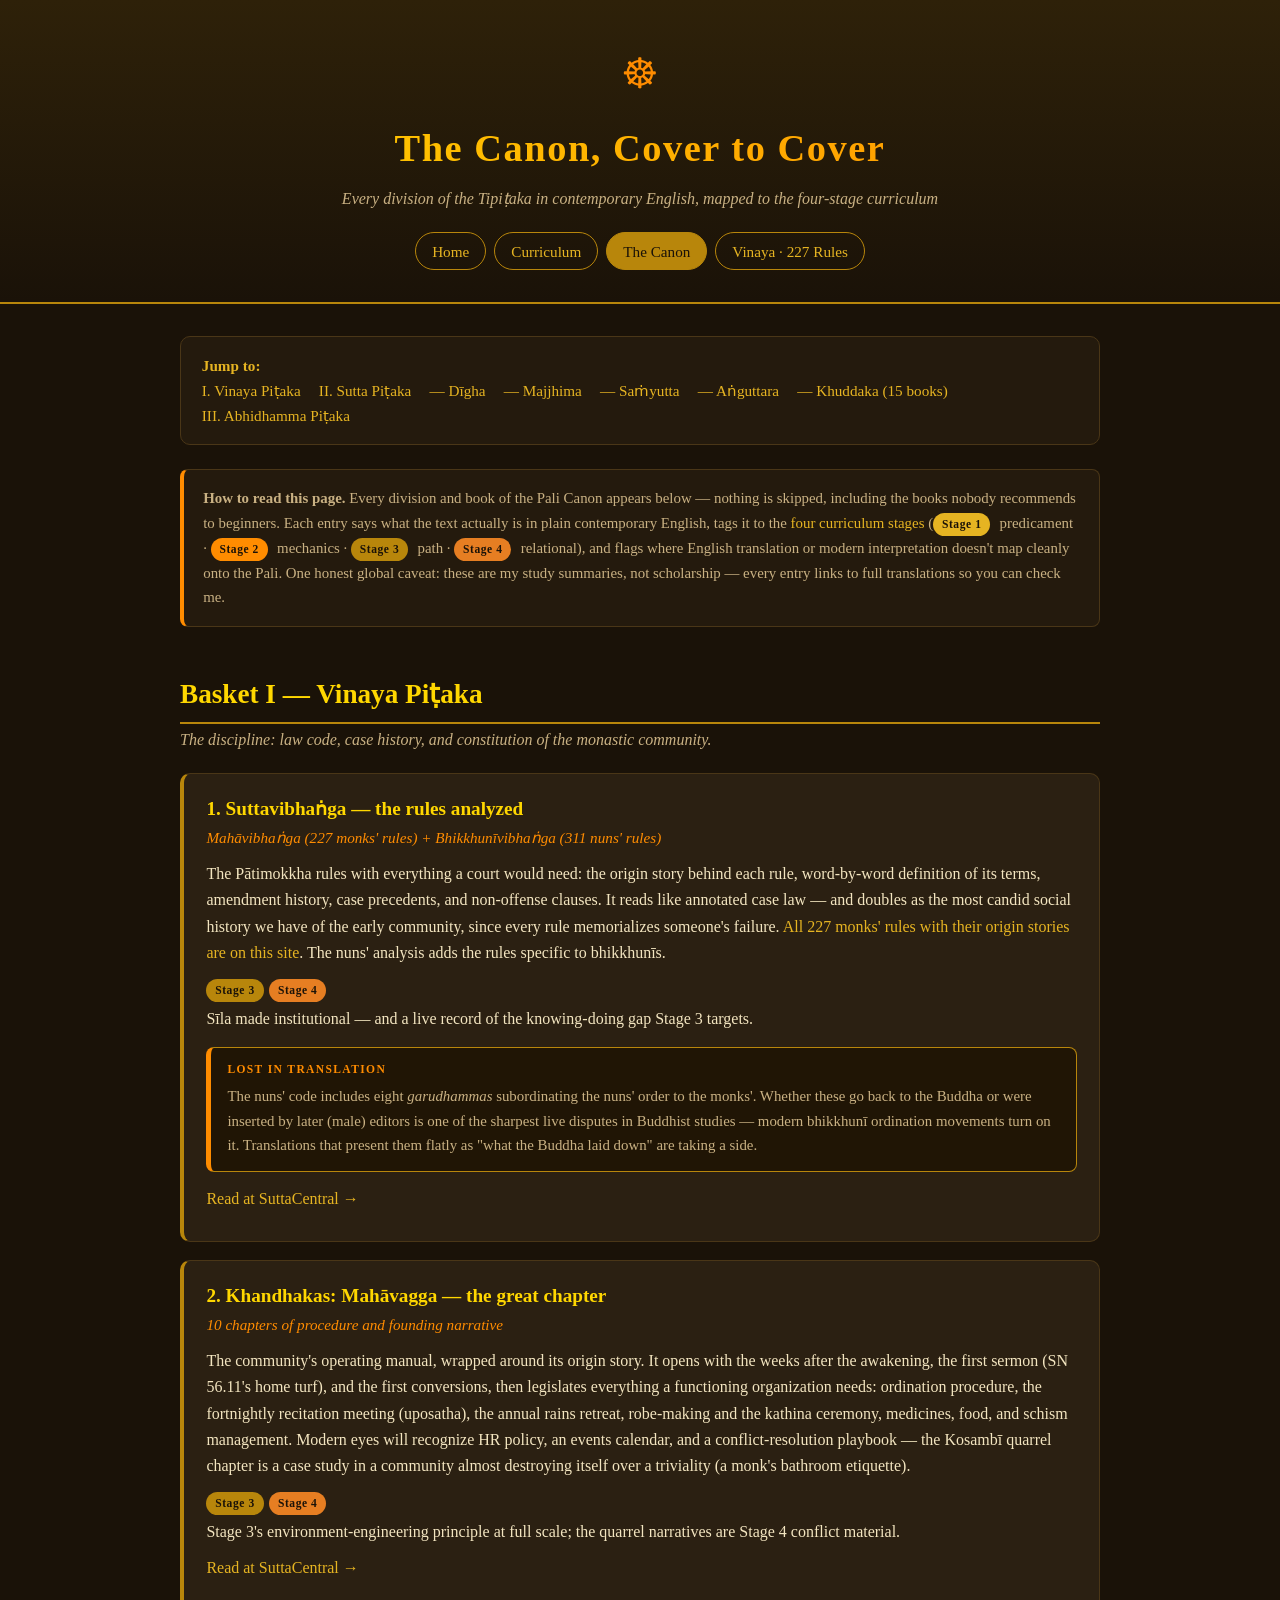
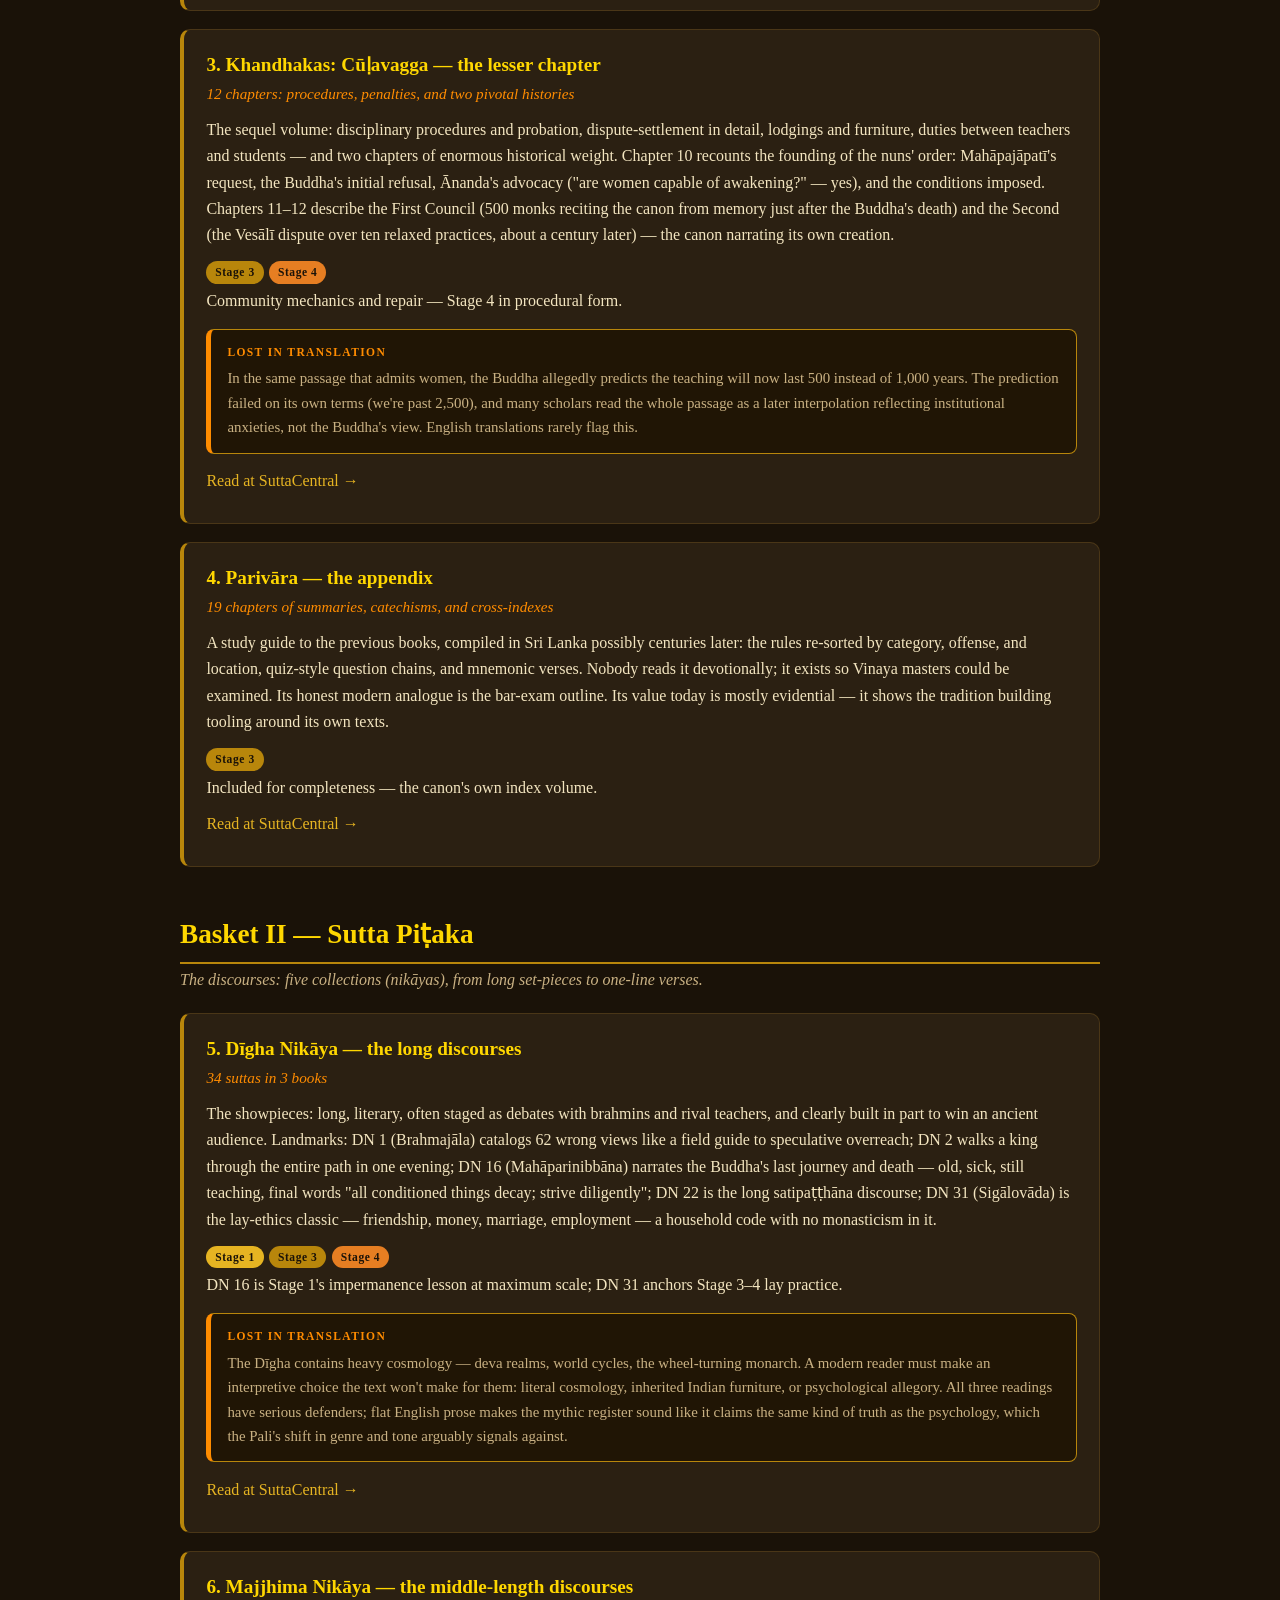
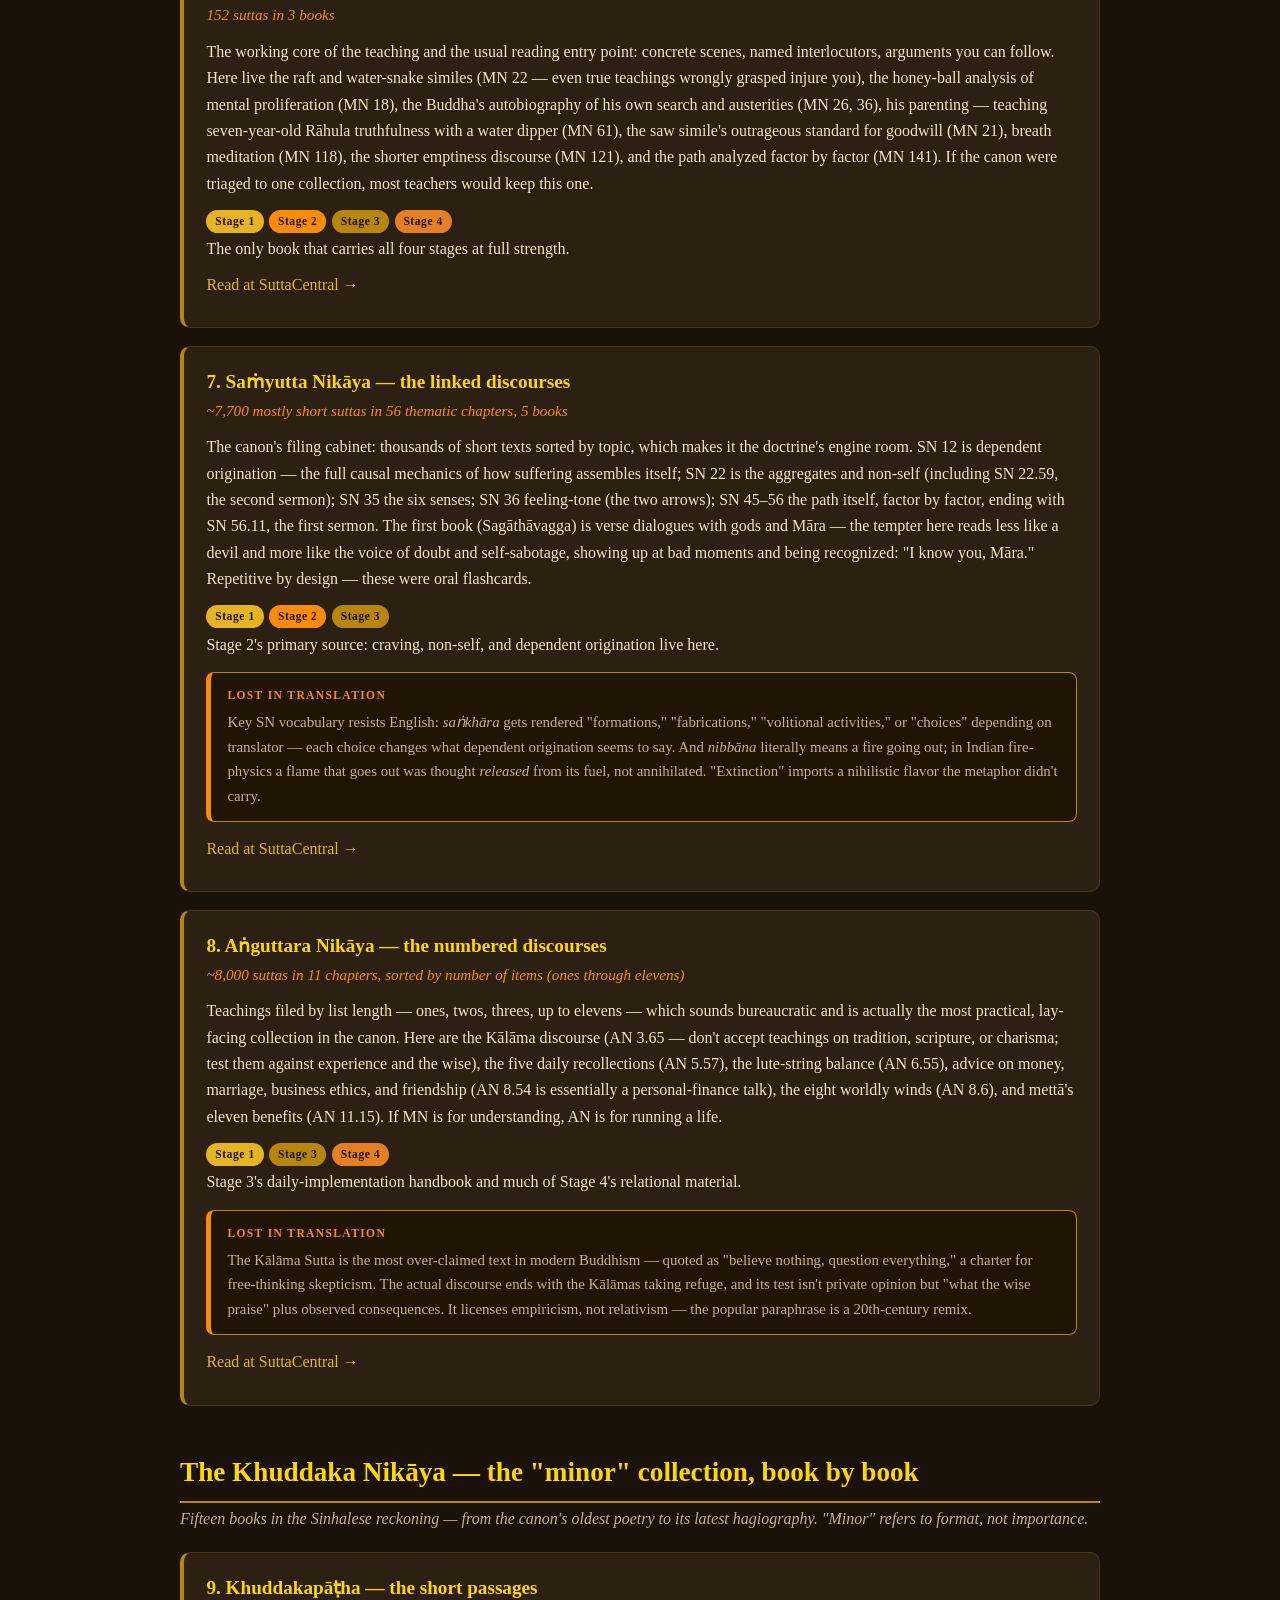
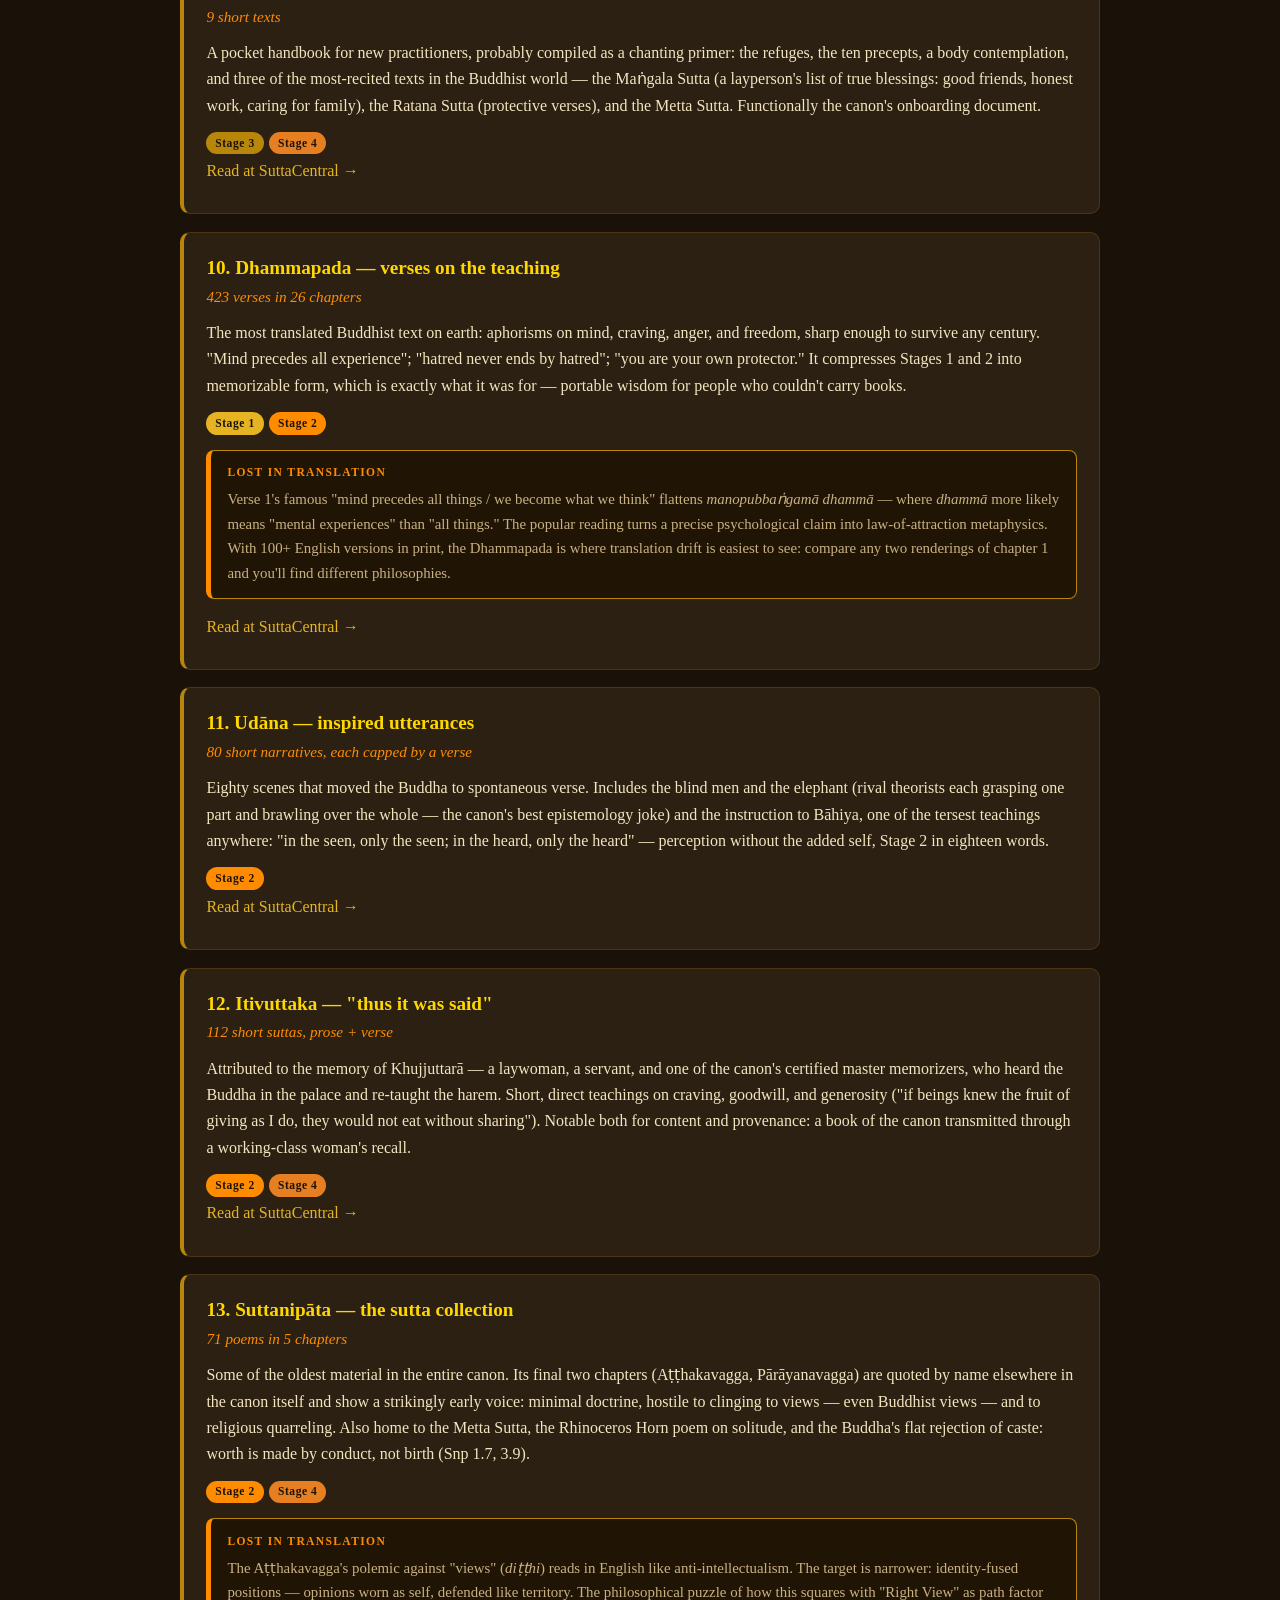
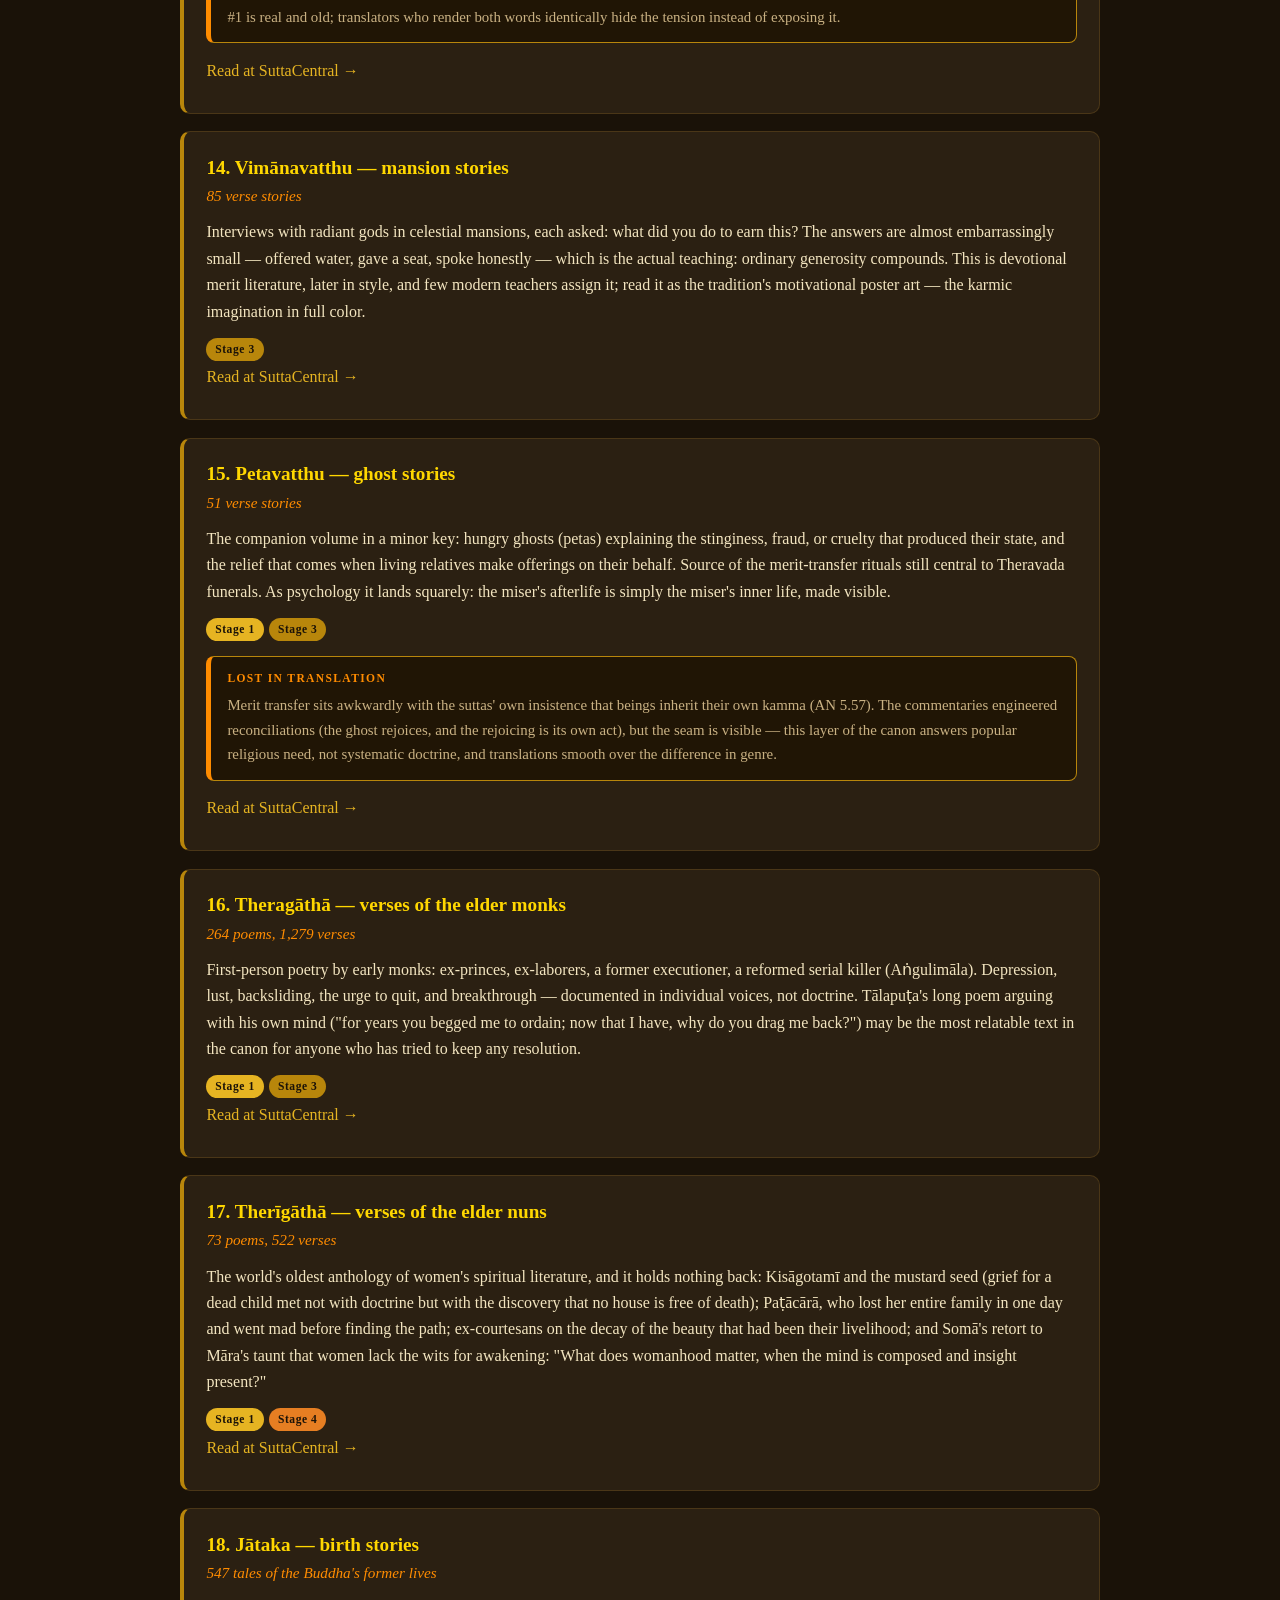
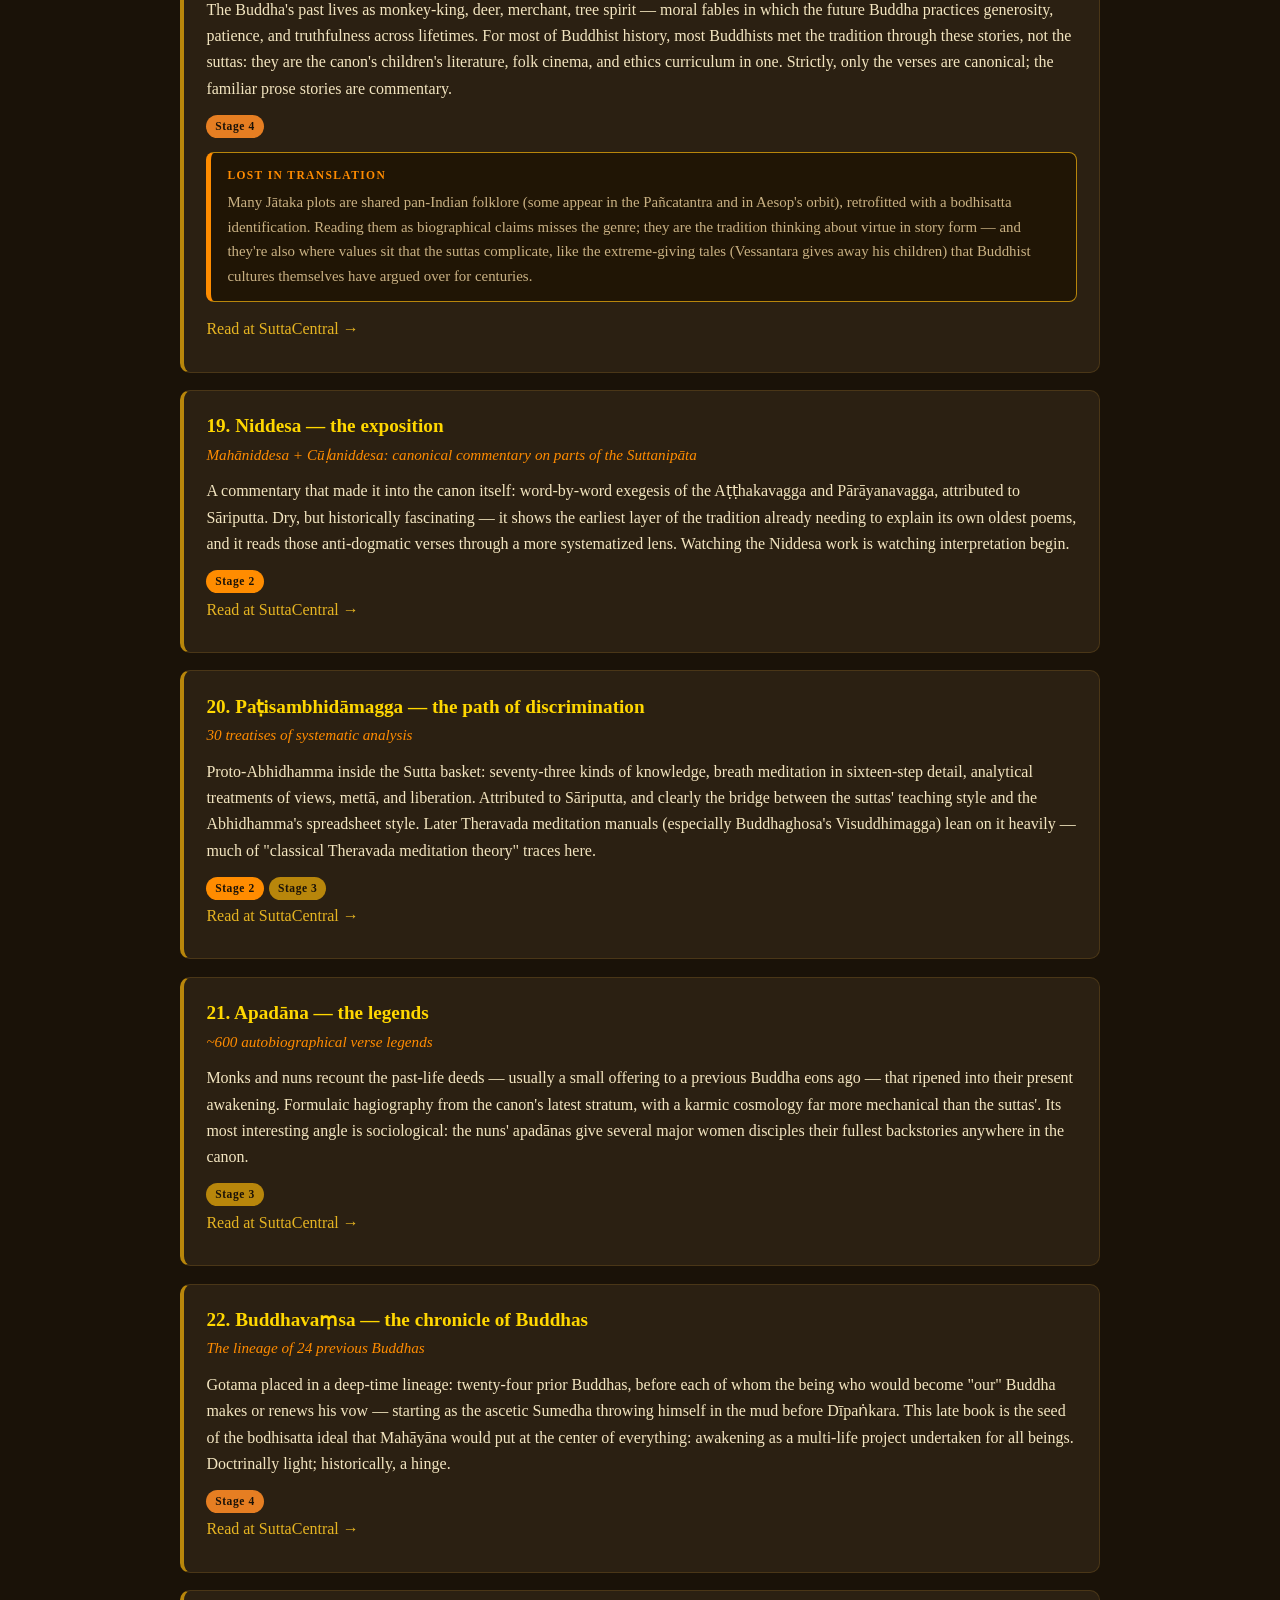
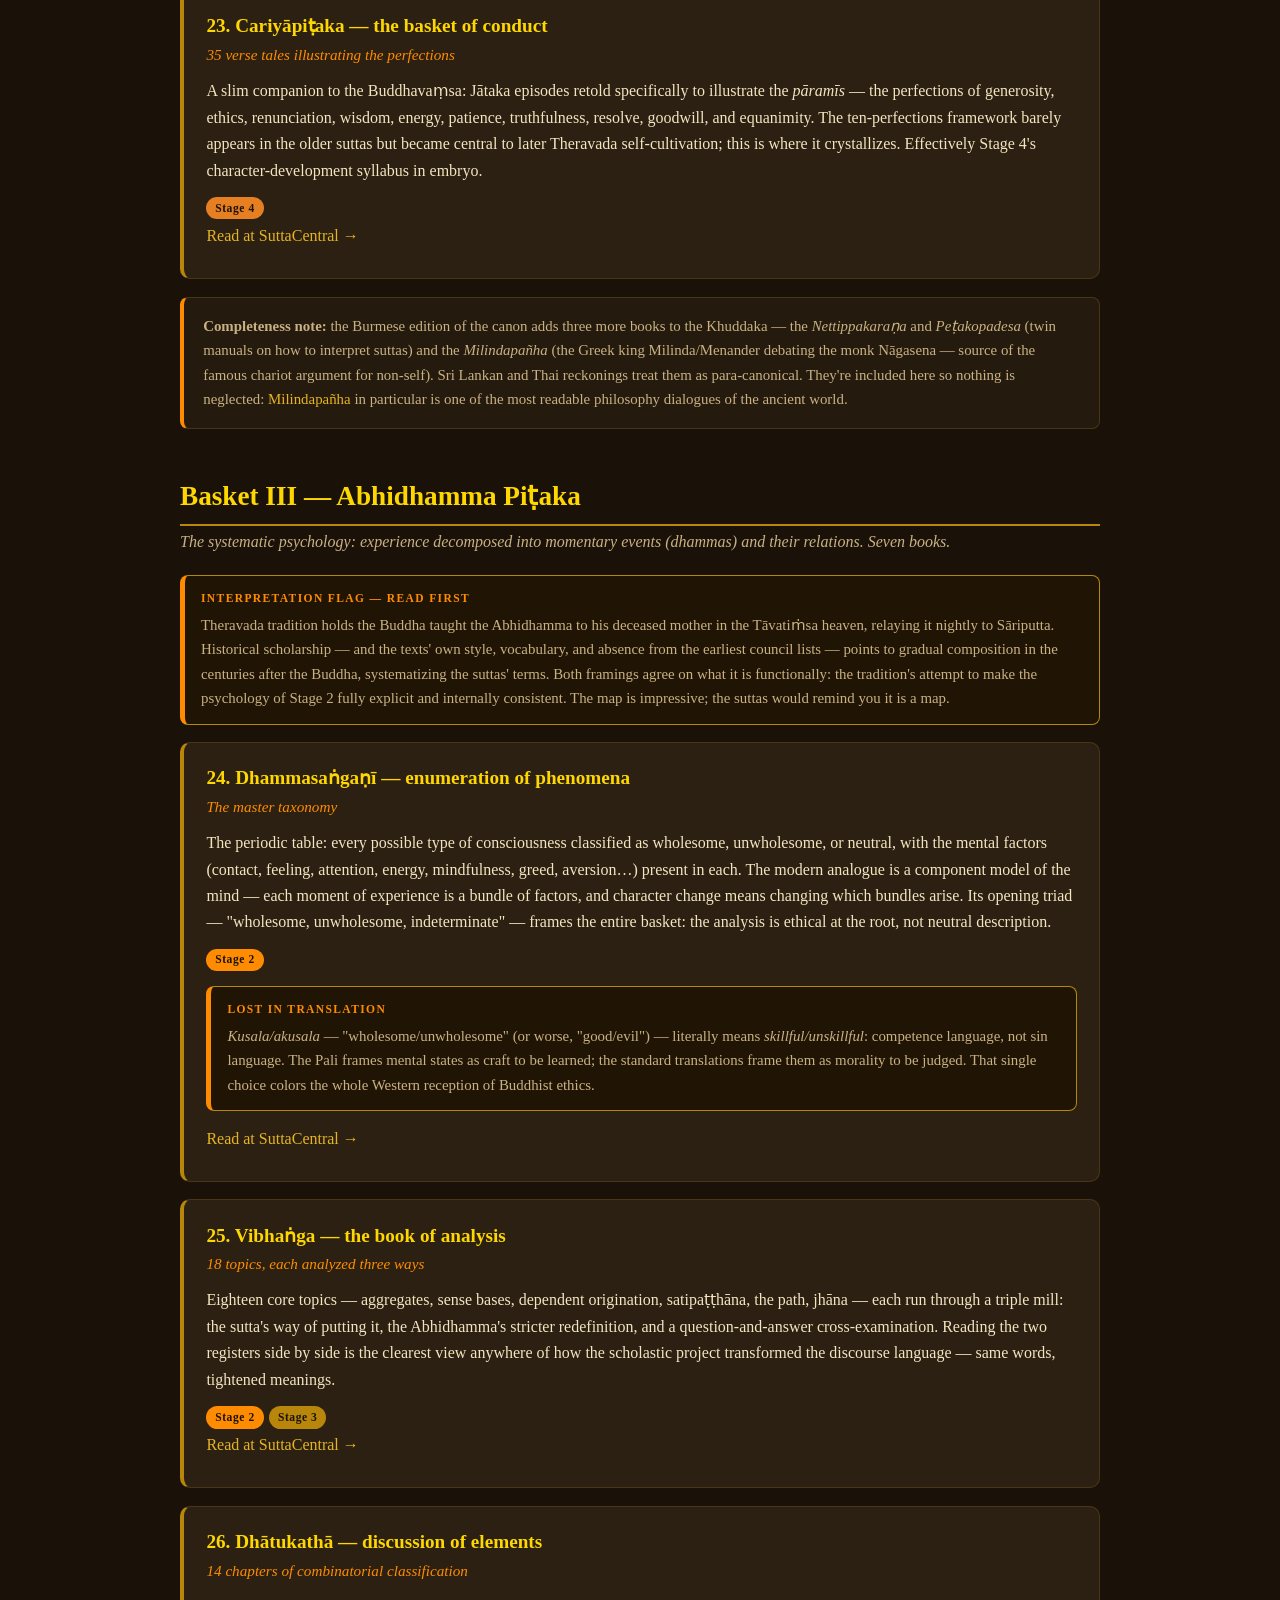
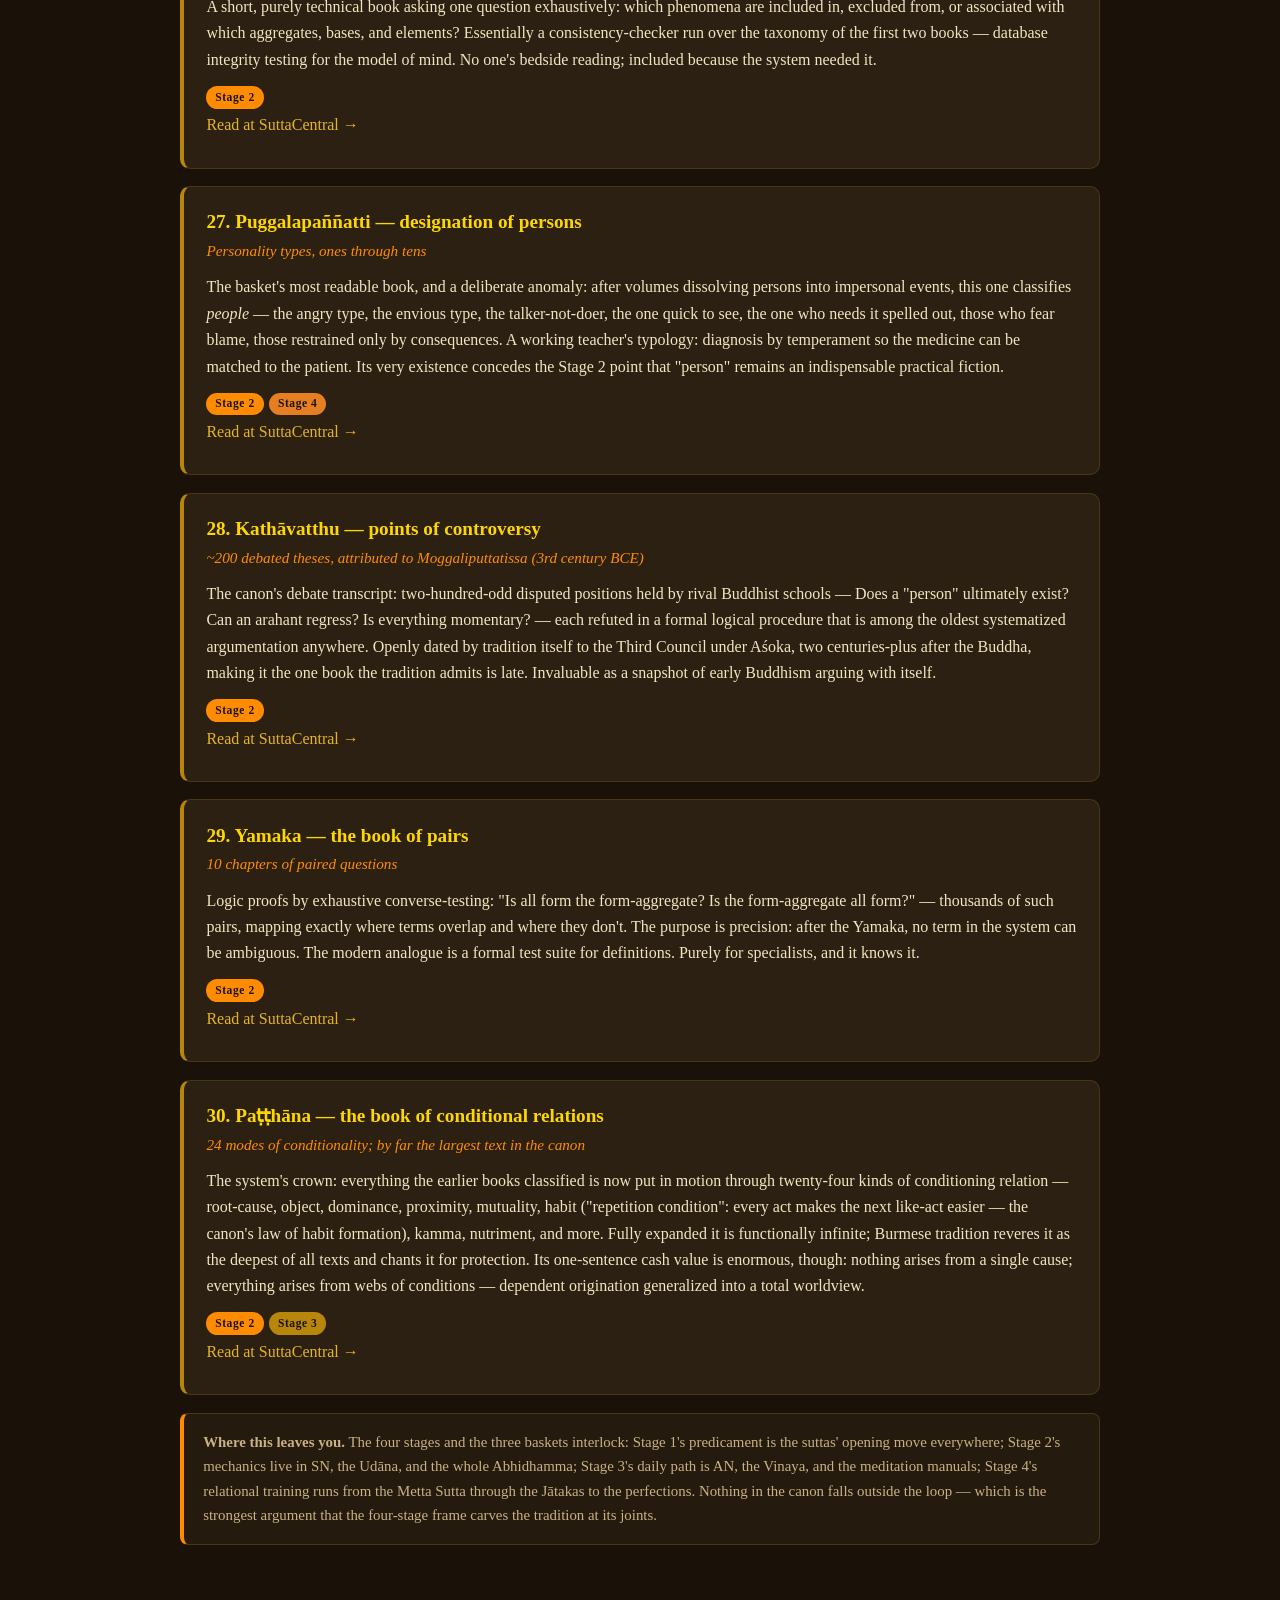
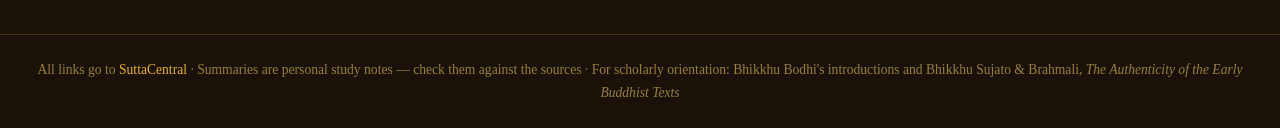
==== canon.html @ bbc76b75 "Add four-stage curriculum and complete cover-to-cover canon guide curriculum.html: the four-stage st" ====
<!DOCTYPE html>
<html lang="en">
<head>
<meta charset="UTF-8">
<meta name="viewport" content="width=device-width, initial-scale=1.0">
<title>The Canon, Cover to Cover — Buddhism Study</title>
<link rel="stylesheet" href="css/styles.css">
</head>
<body>

<header class="site-header">
  <span class="wheel">☸</span>
  <h1>The Canon, Cover to Cover</h1>
  <p class="subtitle">Every division of the Tipiṭaka in contemporary English, mapped to the four-stage curriculum</p>
  <nav class="site-nav">
    <a href="index.html">Home</a>
    <a href="curriculum.html">Curriculum</a>
    <a href="canon.html" class="active">The Canon</a>
    <a href="vinaya.html">Vinaya · 227 Rules</a>
  </nav>
</header>

<main>

<div class="toc">
  <strong>Jump to:</strong><br>
  <a href="#vinaya">I. Vinaya Piṭaka</a>
  <a href="#sutta">II. Sutta Piṭaka</a>
  <a href="#dn">— Dīgha</a>
  <a href="#mn">— Majjhima</a>
  <a href="#sn">— Saṁyutta</a>
  <a href="#an">— Aṅguttara</a>
  <a href="#kn">— Khuddaka (15 books)</a>
  <a href="#abhidhamma">III. Abhidhamma Piṭaka</a>
</div>

<div class="note-box">
  <strong>How to read this page.</strong> Every division and book of the Pali Canon appears below —
  nothing is skipped, including the books nobody recommends to beginners. Each entry says what the
  text actually is in plain contemporary English, tags it to the
  <a href="curriculum.html">four curriculum stages</a>
  (<span class="stage-badge">Stage 1</span> predicament ·
  <span class="stage-badge s2">Stage 2</span> mechanics ·
  <span class="stage-badge s3">Stage 3</span> path ·
  <span class="stage-badge s4">Stage 4</span> relational), and flags where English translation or
  modern interpretation doesn't map cleanly onto the Pali. One honest global caveat: these are my
  study summaries, not scholarship — every entry links to full translations so you can check me.
</div>

<!-- ==================== VINAYA ==================== -->
<h2 class="basket-head" id="vinaya">Basket I — Vinaya Piṭaka</h2>
<p class="basket-lede">The discipline: law code, case history, and constitution of the monastic community.</p>

<div class="canon-book">
  <h3>1. Suttavibhaṅga — the rules analyzed</h3>
  <p class="pali-sub">Mahāvibhaṅga (227 monks' rules) + Bhikkhunīvibhaṅga (311 nuns' rules)</p>
  <p>The Pātimokkha rules with everything a court would need: the origin story behind each rule,
  word-by-word definition of its terms, amendment history, case precedents, and non-offense
  clauses. It reads like annotated case law — and doubles as the most candid social history we
  have of the early community, since every rule memorializes someone's failure.
  <a href="vinaya.html">All 227 monks' rules with their origin stories are on this site</a>. The
  nuns' analysis adds the rules specific to bhikkhunīs.</p>
  <div class="stage-badges"><span class="stage-badge s3">Stage 3</span><span class="stage-badge s4">Stage 4</span></div>
  <p class="dim">Sīla made institutional — and a live record of the knowing-doing gap Stage 3 targets.</p>
  <div class="tnote"><span class="tnote-label">Lost in translation</span>
    The nuns' code includes eight <em>garudhammas</em> subordinating the nuns' order to the monks'.
    Whether these go back to the Buddha or were inserted by later (male) editors is one of the
    sharpest live disputes in Buddhist studies — modern bhikkhunī ordination movements turn on it.
    Translations that present them flatly as "what the Buddha laid down" are taking a side.
  </div>
  <p><a href="https://suttacentral.net/pitaka/vinaya" target="_blank" rel="noopener">Read at SuttaCentral →</a></p>
</div>

<div class="canon-book">
  <h3>2. Khandhakas: Mahāvagga — the great chapter</h3>
  <p class="pali-sub">10 chapters of procedure and founding narrative</p>
  <p>The community's operating manual, wrapped around its origin story. It opens with the weeks
  after the awakening, the first sermon (SN 56.11's home turf), and the first conversions, then
  legislates everything a functioning organization needs: ordination procedure, the fortnightly
  recitation meeting (uposatha), the annual rains retreat, robe-making and the kathina ceremony,
  medicines, food, and schism management. Modern eyes will recognize HR policy, an events calendar,
  and a conflict-resolution playbook — the Kosambī quarrel chapter is a case study in a community
  almost destroying itself over a triviality (a monk's bathroom etiquette).</p>
  <div class="stage-badges"><span class="stage-badge s3">Stage 3</span><span class="stage-badge s4">Stage 4</span></div>
  <p class="dim">Stage 3's environment-engineering principle at full scale; the quarrel narratives are Stage 4 conflict material.</p>
  <p><a href="https://suttacentral.net/pli-tv-kd1/en/brahmali" target="_blank" rel="noopener">Read at SuttaCentral →</a></p>
</div>

<div class="canon-book">
  <h3>3. Khandhakas: Cūḷavagga — the lesser chapter</h3>
  <p class="pali-sub">12 chapters: procedures, penalties, and two pivotal histories</p>
  <p>The sequel volume: disciplinary procedures and probation, dispute-settlement in detail,
  lodgings and furniture, duties between teachers and students — and two chapters of enormous
  historical weight. Chapter 10 recounts the founding of the nuns' order: Mahāpajāpatī's request,
  the Buddha's initial refusal, Ānanda's advocacy ("are women capable of awakening?" — yes), and
  the conditions imposed. Chapters 11–12 describe the First Council (500 monks reciting the canon
  from memory just after the Buddha's death) and the Second (the Vesālī dispute over ten relaxed
  practices, about a century later) — the canon narrating its own creation.</p>
  <div class="stage-badges"><span class="stage-badge s3">Stage 3</span><span class="stage-badge s4">Stage 4</span></div>
  <p class="dim">Community mechanics and repair — Stage 4 in procedural form.</p>
  <div class="tnote"><span class="tnote-label">Lost in translation</span>
    In the same passage that admits women, the Buddha allegedly predicts the teaching will now last
    500 instead of 1,000 years. The prediction failed on its own terms (we're past 2,500), and many
    scholars read the whole passage as a later interpolation reflecting institutional anxieties,
    not the Buddha's view. English translations rarely flag this.
  </div>
  <p><a href="https://suttacentral.net/pli-tv-kd11/en/brahmali" target="_blank" rel="noopener">Read at SuttaCentral →</a></p>
</div>

<div class="canon-book">
  <h3>4. Parivāra — the appendix</h3>
  <p class="pali-sub">19 chapters of summaries, catechisms, and cross-indexes</p>
  <p>A study guide to the previous books, compiled in Sri Lanka possibly centuries later: the rules
  re-sorted by category, offense, and location, quiz-style question chains, and mnemonic verses.
  Nobody reads it devotionally; it exists so Vinaya masters could be examined. Its honest modern
  analogue is the bar-exam outline. Its value today is mostly evidential — it shows the tradition
  building tooling around its own texts.</p>
  <div class="stage-badges"><span class="stage-badge s3">Stage 3</span></div>
  <p class="dim">Included for completeness — the canon's own index volume.</p>
  <p><a href="https://suttacentral.net/pli-tv-pvr1-1" target="_blank" rel="noopener">Read at SuttaCentral →</a></p>
</div>

<!-- ==================== SUTTA ==================== -->
<h2 class="basket-head" id="sutta">Basket II — Sutta Piṭaka</h2>
<p class="basket-lede">The discourses: five collections (nikāyas), from long set-pieces to one-line verses.</p>

<div class="canon-book" id="dn">
  <h3>5. Dīgha Nikāya — the long discourses</h3>
  <p class="pali-sub">34 suttas in 3 books</p>
  <p>The showpieces: long, literary, often staged as debates with brahmins and rival teachers, and
  clearly built in part to win an ancient audience. Landmarks: DN 1 (Brahmajāla) catalogs 62 wrong
  views like a field guide to speculative overreach; DN 2 walks a king through the entire path in
  one evening; DN 16 (Mahāparinibbāna) narrates the Buddha's last journey and death — old, sick,
  still teaching, final words "all conditioned things decay; strive diligently"; DN 22 is the long
  satipaṭṭhāna discourse; DN 31 (Sigālovāda) is the lay-ethics classic — friendship, money,
  marriage, employment — a household code with no monasticism in it.</p>
  <div class="stage-badges"><span class="stage-badge">Stage 1</span><span class="stage-badge s3">Stage 3</span><span class="stage-badge s4">Stage 4</span></div>
  <p class="dim">DN 16 is Stage 1's impermanence lesson at maximum scale; DN 31 anchors Stage 3–4 lay practice.</p>
  <div class="tnote"><span class="tnote-label">Lost in translation</span>
    The Dīgha contains heavy cosmology — deva realms, world cycles, the wheel-turning monarch. A
    modern reader must make an interpretive choice the text won't make for them: literal cosmology,
    inherited Indian furniture, or psychological allegory. All three readings have serious
    defenders; flat English prose makes the mythic register sound like it claims the same kind of
    truth as the psychology, which the Pali's shift in genre and tone arguably signals against.
  </div>
  <p><a href="https://suttacentral.net/dn" target="_blank" rel="noopener">Read at SuttaCentral →</a></p>
</div>

<div class="canon-book" id="mn">
  <h3>6. Majjhima Nikāya — the middle-length discourses</h3>
  <p class="pali-sub">152 suttas in 3 books</p>
  <p>The working core of the teaching and the usual reading entry point: concrete scenes, named
  interlocutors, arguments you can follow. Here live the raft and water-snake similes (MN 22 — even
  true teachings wrongly grasped injure you), the honey-ball analysis of mental proliferation
  (MN 18), the Buddha's autobiography of his own search and austerities (MN 26, 36), his parenting
  — teaching seven-year-old Rāhula truthfulness with a water dipper (MN 61), the saw simile's
  outrageous standard for goodwill (MN 21), breath meditation (MN 118), the shorter emptiness
  discourse (MN 121), and the path analyzed factor by factor (MN 141). If the canon were triaged
  to one collection, most teachers would keep this one.</p>
  <div class="stage-badges"><span class="stage-badge">Stage 1</span><span class="stage-badge s2">Stage 2</span><span class="stage-badge s3">Stage 3</span><span class="stage-badge s4">Stage 4</span></div>
  <p class="dim">The only book that carries all four stages at full strength.</p>
  <p><a href="https://suttacentral.net/mn" target="_blank" rel="noopener">Read at SuttaCentral →</a></p>
</div>

<div class="canon-book" id="sn">
  <h3>7. Saṁyutta Nikāya — the linked discourses</h3>
  <p class="pali-sub">~7,700 mostly short suttas in 56 thematic chapters, 5 books</p>
  <p>The canon's filing cabinet: thousands of short texts sorted by topic, which makes it the
  doctrine's engine room. SN 12 is dependent origination — the full causal mechanics of how
  suffering assembles itself; SN 22 is the aggregates and non-self (including SN 22.59, the second
  sermon); SN 35 the six senses; SN 36 feeling-tone (the two arrows); SN 45–56 the path itself,
  factor by factor, ending with SN 56.11, the first sermon. The first book (Sagāthāvagga) is
  verse dialogues with gods and Māra — the tempter here reads less like a devil and more like the
  voice of doubt and self-sabotage, showing up at bad moments and being recognized: "I know you,
  Māra." Repetitive by design — these were oral flashcards.</p>
  <div class="stage-badges"><span class="stage-badge">Stage 1</span><span class="stage-badge s2">Stage 2</span><span class="stage-badge s3">Stage 3</span></div>
  <p class="dim">Stage 2's primary source: craving, non-self, and dependent origination live here.</p>
  <div class="tnote"><span class="tnote-label">Lost in translation</span>
    Key SN vocabulary resists English: <em>saṅkhāra</em> gets rendered "formations,"
    "fabrications," "volitional activities," or "choices" depending on translator — each choice
    changes what dependent origination seems to say. And <em>nibbāna</em> literally means a fire
    going out; in Indian fire-physics a flame that goes out was thought <em>released</em> from its
    fuel, not annihilated. "Extinction" imports a nihilistic flavor the metaphor didn't carry.
  </div>
  <p><a href="https://suttacentral.net/sn" target="_blank" rel="noopener">Read at SuttaCentral →</a></p>
</div>

<div class="canon-book" id="an">
  <h3>8. Aṅguttara Nikāya — the numbered discourses</h3>
  <p class="pali-sub">~8,000 suttas in 11 chapters, sorted by number of items (ones through elevens)</p>
  <p>Teachings filed by list length — ones, twos, threes, up to elevens — which sounds bureaucratic
  and is actually the most practical, lay-facing collection in the canon. Here are the Kālāma
  discourse (AN 3.65 — don't accept teachings on tradition, scripture, or charisma; test them
  against experience and the wise), the five daily recollections (AN 5.57), the lute-string balance
  (AN 6.55), advice on money, marriage, business ethics, and friendship (AN 8.54 is essentially a
  personal-finance talk), the eight worldly winds (AN 8.6), and mettā's eleven benefits (AN 11.15).
  If MN is for understanding, AN is for running a life.</p>
  <div class="stage-badges"><span class="stage-badge">Stage 1</span><span class="stage-badge s3">Stage 3</span><span class="stage-badge s4">Stage 4</span></div>
  <p class="dim">Stage 3's daily-implementation handbook and much of Stage 4's relational material.</p>
  <div class="tnote"><span class="tnote-label">Lost in translation</span>
    The Kālāma Sutta is the most over-claimed text in modern Buddhism — quoted as "believe
    nothing, question everything," a charter for free-thinking skepticism. The actual discourse
    ends with the Kālāmas taking refuge, and its test isn't private opinion but "what the wise
    praise" plus observed consequences. It licenses empiricism, not relativism — the popular
    paraphrase is a 20th-century remix.
  </div>
  <p><a href="https://suttacentral.net/an" target="_blank" rel="noopener">Read at SuttaCentral →</a></p>
</div>

<!-- ==================== KHUDDAKA ==================== -->
<h2 class="basket-head" id="kn">The Khuddaka Nikāya — the "minor" collection, book by book</h2>
<p class="basket-lede">Fifteen books in the Sinhalese reckoning — from the canon's oldest poetry to its latest hagiography. "Minor" refers to format, not importance.</p>

<div class="canon-book">
  <h3>9. Khuddakapāṭha — the short passages</h3>
  <p class="pali-sub">9 short texts</p>
  <p>A pocket handbook for new practitioners, probably compiled as a chanting primer: the refuges,
  the ten precepts, a body contemplation, and three of the most-recited texts in the Buddhist world
  — the Maṅgala Sutta (a layperson's list of true blessings: good friends, honest work, caring for
  family), the Ratana Sutta (protective verses), and the Metta Sutta. Functionally the canon's
  onboarding document.</p>
  <div class="stage-badges"><span class="stage-badge s3">Stage 3</span><span class="stage-badge s4">Stage 4</span></div>
  <p><a href="https://suttacentral.net/kp" target="_blank" rel="noopener">Read at SuttaCentral →</a></p>
</div>

<div class="canon-book">
  <h3>10. Dhammapada — verses on the teaching</h3>
  <p class="pali-sub">423 verses in 26 chapters</p>
  <p>The most translated Buddhist text on earth: aphorisms on mind, craving, anger, and freedom,
  sharp enough to survive any century. "Mind precedes all experience"; "hatred never ends by
  hatred"; "you are your own protector." It compresses Stages 1 and 2 into memorizable form, which
  is exactly what it was for — portable wisdom for people who couldn't carry books.</p>
  <div class="stage-badges"><span class="stage-badge">Stage 1</span><span class="stage-badge s2">Stage 2</span></div>
  <div class="tnote"><span class="tnote-label">Lost in translation</span>
    Verse 1's famous "mind precedes all things / we become what we think" flattens
    <em>mano­pubbaṅgamā dhammā</em> — where <em>dhammā</em> more likely means "mental experiences"
    than "all things." The popular reading turns a precise psychological claim into
    law-of-attraction metaphysics. With 100+ English versions in print, the Dhammapada is where
    translation drift is easiest to see: compare any two renderings of chapter 1 and you'll find
    different philosophies.
  </div>
  <p><a href="https://suttacentral.net/dhp" target="_blank" rel="noopener">Read at SuttaCentral →</a></p>
</div>

<div class="canon-book">
  <h3>11. Udāna — inspired utterances</h3>
  <p class="pali-sub">80 short narratives, each capped by a verse</p>
  <p>Eighty scenes that moved the Buddha to spontaneous verse. Includes the blind men and the
  elephant (rival theorists each grasping one part and brawling over the whole — the canon's best
  epistemology joke) and the instruction to Bāhiya, one of the tersest teachings anywhere: "in the
  seen, only the seen; in the heard, only the heard" — perception without the added self, Stage 2
  in eighteen words.</p>
  <div class="stage-badges"><span class="stage-badge s2">Stage 2</span></div>
  <p><a href="https://suttacentral.net/ud" target="_blank" rel="noopener">Read at SuttaCentral →</a></p>
</div>

<div class="canon-book">
  <h3>12. Itivuttaka — "thus it was said"</h3>
  <p class="pali-sub">112 short suttas, prose + verse</p>
  <p>Attributed to the memory of Khujjuttarā — a laywoman, a servant, and one of the canon's
  certified master memorizers, who heard the Buddha in the palace and re-taught the harem. Short,
  direct teachings on craving, goodwill, and generosity ("if beings knew the fruit of giving as I
  do, they would not eat without sharing"). Notable both for content and provenance: a book of the
  canon transmitted through a working-class woman's recall.</p>
  <div class="stage-badges"><span class="stage-badge s2">Stage 2</span><span class="stage-badge s4">Stage 4</span></div>
  <p><a href="https://suttacentral.net/iti" target="_blank" rel="noopener">Read at SuttaCentral →</a></p>
</div>

<div class="canon-book">
  <h3>13. Suttanipāta — the sutta collection</h3>
  <p class="pali-sub">71 poems in 5 chapters</p>
  <p>Some of the oldest material in the entire canon. Its final two chapters (Aṭṭhakavagga,
  Pārāyanavagga) are quoted by name elsewhere in the canon itself and show a strikingly early
  voice: minimal doctrine, hostile to clinging to views — even Buddhist views — and to religious
  quarreling. Also home to the Metta Sutta, the Rhinoceros Horn poem on solitude, and the
  Buddha's flat rejection of caste: worth is made by conduct, not birth (Snp 1.7, 3.9).</p>
  <div class="stage-badges"><span class="stage-badge s2">Stage 2</span><span class="stage-badge s4">Stage 4</span></div>
  <div class="tnote"><span class="tnote-label">Lost in translation</span>
    The Aṭṭhakavagga's polemic against "views" (<em>diṭṭhi</em>) reads in English like
    anti-intellectualism. The target is narrower: identity-fused positions — opinions worn as self,
    defended like territory. The philosophical puzzle of how this squares with "Right View" as path
    factor #1 is real and old; translators who render both words identically hide the tension
    instead of exposing it.
  </div>
  <p><a href="https://suttacentral.net/snp" target="_blank" rel="noopener">Read at SuttaCentral →</a></p>
</div>

<div class="canon-book">
  <h3>14. Vimānavatthu — mansion stories</h3>
  <p class="pali-sub">85 verse stories</p>
  <p>Interviews with radiant gods in celestial mansions, each asked: what did you do to earn this?
  The answers are almost embarrassingly small — offered water, gave a seat, spoke honestly — which
  is the actual teaching: ordinary generosity compounds. This is devotional merit literature, later
  in style, and few modern teachers assign it; read it as the tradition's motivational poster art —
  the karmic imagination in full color.</p>
  <div class="stage-badges"><span class="stage-badge s3">Stage 3</span></div>
  <p><a href="https://suttacentral.net/vv" target="_blank" rel="noopener">Read at SuttaCentral →</a></p>
</div>

<div class="canon-book">
  <h3>15. Petavatthu — ghost stories</h3>
  <p class="pali-sub">51 verse stories</p>
  <p>The companion volume in a minor key: hungry ghosts (petas) explaining the stinginess, fraud,
  or cruelty that produced their state, and the relief that comes when living relatives make
  offerings on their behalf. Source of the merit-transfer rituals still central to Theravada
  funerals. As psychology it lands squarely: the miser's afterlife is simply the miser's inner
  life, made visible.</p>
  <div class="stage-badges"><span class="stage-badge">Stage 1</span><span class="stage-badge s3">Stage 3</span></div>
  <div class="tnote"><span class="tnote-label">Lost in translation</span>
    Merit transfer sits awkwardly with the suttas' own insistence that beings inherit their own
    kamma (AN 5.57). The commentaries engineered reconciliations (the ghost rejoices, and the
    rejoicing is its own act), but the seam is visible — this layer of the canon answers popular
    religious need, not systematic doctrine, and translations smooth over the difference in genre.
  </div>
  <p><a href="https://suttacentral.net/pv" target="_blank" rel="noopener">Read at SuttaCentral →</a></p>
</div>

<div class="canon-book">
  <h3>16. Theragāthā — verses of the elder monks</h3>
  <p class="pali-sub">264 poems, 1,279 verses</p>
  <p>First-person poetry by early monks: ex-princes, ex-laborers, a former executioner, a
  reformed serial killer (Aṅgulimāla). Depression, lust, backsliding, the urge to quit, and
  breakthrough — documented in individual voices, not doctrine. Tālapuṭa's long poem arguing with
  his own mind ("for years you begged me to ordain; now that I have, why do you drag me back?") may
  be the most relatable text in the canon for anyone who has tried to keep any resolution.</p>
  <div class="stage-badges"><span class="stage-badge">Stage 1</span><span class="stage-badge s3">Stage 3</span></div>
  <p><a href="https://suttacentral.net/thag" target="_blank" rel="noopener">Read at SuttaCentral →</a></p>
</div>

<div class="canon-book">
  <h3>17. Therīgāthā — verses of the elder nuns</h3>
  <p class="pali-sub">73 poems, 522 verses</p>
  <p>The world's oldest anthology of women's spiritual literature, and it holds nothing back:
  Kisāgotamī and the mustard seed (grief for a dead child met not with doctrine but with the
  discovery that no house is free of death); Paṭācārā, who lost her entire family in one day and
  went mad before finding the path; ex-courtesans on the decay of the beauty that had been their
  livelihood; and Somā's retort to Māra's taunt that women lack the wits for awakening: "What does
  womanhood matter, when the mind is composed and insight present?"</p>
  <div class="stage-badges"><span class="stage-badge">Stage 1</span><span class="stage-badge s4">Stage 4</span></div>
  <p><a href="https://suttacentral.net/thig" target="_blank" rel="noopener">Read at SuttaCentral →</a></p>
</div>

<div class="canon-book">
  <h3>18. Jātaka — birth stories</h3>
  <p class="pali-sub">547 tales of the Buddha's former lives</p>
  <p>The Buddha's past lives as monkey-king, deer, merchant, tree spirit — moral fables in which
  the future Buddha practices generosity, patience, and truthfulness across lifetimes. For most of
  Buddhist history, most Buddhists met the tradition through these stories, not the suttas: they
  are the canon's children's literature, folk cinema, and ethics curriculum in one. Strictly, only
  the verses are canonical; the familiar prose stories are commentary.</p>
  <div class="stage-badges"><span class="stage-badge s4">Stage 4</span></div>
  <div class="tnote"><span class="tnote-label">Lost in translation</span>
    Many Jātaka plots are shared pan-Indian folklore (some appear in the Pañcatantra and in Aesop's
    orbit), retrofitted with a bodhisatta identification. Reading them as biographical claims
    misses the genre; they are the tradition thinking about virtue in story form — and they're also
    where values sit that the suttas complicate, like the extreme-giving tales (Vessantara gives
    away his children) that Buddhist cultures themselves have argued over for centuries.
  </div>
  <p><a href="https://suttacentral.net/ja" target="_blank" rel="noopener">Read at SuttaCentral →</a></p>
</div>

<div class="canon-book">
  <h3>19. Niddesa — the exposition</h3>
  <p class="pali-sub">Mahāniddesa + Cūḷaniddesa: canonical commentary on parts of the Suttanipāta</p>
  <p>A commentary that made it into the canon itself: word-by-word exegesis of the Aṭṭhakavagga
  and Pārāyanavagga, attributed to Sāriputta. Dry, but historically fascinating — it shows the
  earliest layer of the tradition already needing to explain its own oldest poems, and it reads
  those anti-dogmatic verses through a more systematized lens. Watching the Niddesa work is
  watching interpretation begin.</p>
  <div class="stage-badges"><span class="stage-badge s2">Stage 2</span></div>
  <p><a href="https://suttacentral.net/mnd" target="_blank" rel="noopener">Read at SuttaCentral →</a></p>
</div>

<div class="canon-book">
  <h3>20. Paṭisambhidāmagga — the path of discrimination</h3>
  <p class="pali-sub">30 treatises of systematic analysis</p>
  <p>Proto-Abhidhamma inside the Sutta basket: seventy-three kinds of knowledge, breath meditation
  in sixteen-step detail, analytical treatments of views, mettā, and liberation. Attributed to
  Sāriputta, and clearly the bridge between the suttas' teaching style and the Abhidhamma's
  spreadsheet style. Later Theravada meditation manuals (especially Buddhaghosa's Visuddhimagga)
  lean on it heavily — much of "classical Theravada meditation theory" traces here.</p>
  <div class="stage-badges"><span class="stage-badge s2">Stage 2</span><span class="stage-badge s3">Stage 3</span></div>
  <p><a href="https://suttacentral.net/ps" target="_blank" rel="noopener">Read at SuttaCentral →</a></p>
</div>

<div class="canon-book">
  <h3>21. Apadāna — the legends</h3>
  <p class="pali-sub">~600 autobiographical verse legends</p>
  <p>Monks and nuns recount the past-life deeds — usually a small offering to a previous Buddha
  eons ago — that ripened into their present awakening. Formulaic hagiography from the canon's
  latest stratum, with a karmic cosmology far more mechanical than the suttas'. Its most
  interesting angle is sociological: the nuns' apadānas give several major women disciples their
  fullest backstories anywhere in the canon.</p>
  <div class="stage-badges"><span class="stage-badge s3">Stage 3</span></div>
  <p><a href="https://suttacentral.net/tha-ap" target="_blank" rel="noopener">Read at SuttaCentral →</a></p>
</div>

<div class="canon-book">
  <h3>22. Buddhavaṃsa — the chronicle of Buddhas</h3>
  <p class="pali-sub">The lineage of 24 previous Buddhas</p>
  <p>Gotama placed in a deep-time lineage: twenty-four prior Buddhas, before each of whom the
  being who would become "our" Buddha makes or renews his vow — starting as the ascetic Sumedha
  throwing himself in the mud before Dīpaṅkara. This late book is the seed of the bodhisatta ideal
  that Mahāyāna would put at the center of everything: awakening as a multi-life project undertaken
  for all beings. Doctrinally light; historically, a hinge.</p>
  <div class="stage-badges"><span class="stage-badge s4">Stage 4</span></div>
  <p><a href="https://suttacentral.net/bv" target="_blank" rel="noopener">Read at SuttaCentral →</a></p>
</div>

<div class="canon-book">
  <h3>23. Cariyāpiṭaka — the basket of conduct</h3>
  <p class="pali-sub">35 verse tales illustrating the perfections</p>
  <p>A slim companion to the Buddhavaṃsa: Jātaka episodes retold specifically to illustrate the
  <em>pāramīs</em> — the perfections of generosity, ethics, renunciation, wisdom, energy, patience,
  truthfulness, resolve, goodwill, and equanimity. The ten-perfections framework barely appears in
  the older suttas but became central to later Theravada self-cultivation; this is where it
  crystallizes. Effectively Stage 4's character-development syllabus in embryo.</p>
  <div class="stage-badges"><span class="stage-badge s4">Stage 4</span></div>
  <p><a href="https://suttacentral.net/cp" target="_blank" rel="noopener">Read at SuttaCentral →</a></p>
</div>

<div class="note-box">
  <strong>Completeness note:</strong> the Burmese edition of the canon adds three more books to the
  Khuddaka — the <em>Nettippakaraṇa</em> and <em>Peṭakopadesa</em> (twin manuals on how to
  interpret suttas) and the <em>Milindapañha</em> (the Greek king Milinda/Menander debating the
  monk Nāgasena — source of the famous chariot argument for non-self). Sri Lankan and Thai
  reckonings treat them as para-canonical. They're included here so nothing is neglected:
  <a href="https://suttacentral.net/mil" target="_blank" rel="noopener">Milindapañha</a> in
  particular is one of the most readable philosophy dialogues of the ancient world.
</div>

<!-- ==================== ABHIDHAMMA ==================== -->
<h2 class="basket-head" id="abhidhamma">Basket III — Abhidhamma Piṭaka</h2>
<p class="basket-lede">The systematic psychology: experience decomposed into momentary events (dhammas) and their relations. Seven books.</p>

<div class="tnote"><span class="tnote-label">Interpretation flag — read first</span>
  Theravada tradition holds the Buddha taught the Abhidhamma to his deceased mother in the
  Tāvatiṁsa heaven, relaying it nightly to Sāriputta. Historical scholarship — and the texts' own
  style, vocabulary, and absence from the earliest council lists — points to gradual composition in
  the centuries after the Buddha, systematizing the suttas' terms. Both framings agree on what it
  is functionally: the tradition's attempt to make the psychology of Stage 2 fully explicit and
  internally consistent. The map is impressive; the suttas would remind you it is a map.
</div>

<div class="canon-book">
  <h3>24. Dhammasaṅgaṇī — enumeration of phenomena</h3>
  <p class="pali-sub">The master taxonomy</p>
  <p>The periodic table: every possible type of consciousness classified as wholesome, unwholesome,
  or neutral, with the mental factors (contact, feeling, attention, energy, mindfulness, greed,
  aversion…) present in each. The modern analogue is a component model of the mind — each moment of
  experience is a bundle of factors, and character change means changing which bundles arise. Its
  opening triad — "wholesome, unwholesome, indeterminate" — frames the entire basket: the analysis
  is ethical at the root, not neutral description.</p>
  <div class="stage-badges"><span class="stage-badge s2">Stage 2</span></div>
  <div class="tnote"><span class="tnote-label">Lost in translation</span>
    <em>Kusala/akusala</em> — "wholesome/unwholesome" (or worse, "good/evil") — literally means
    <em>skillful/unskillful</em>: competence language, not sin language. The Pali frames mental
    states as craft to be learned; the standard translations frame them as morality to be judged.
    That single choice colors the whole Western reception of Buddhist ethics.
  </div>
  <p><a href="https://suttacentral.net/ds" target="_blank" rel="noopener">Read at SuttaCentral →</a></p>
</div>

<div class="canon-book">
  <h3>25. Vibhaṅga — the book of analysis</h3>
  <p class="pali-sub">18 topics, each analyzed three ways</p>
  <p>Eighteen core topics — aggregates, sense bases, dependent origination, satipaṭṭhāna, the path,
  jhāna — each run through a triple mill: the sutta's way of putting it, the Abhidhamma's stricter
  redefinition, and a question-and-answer cross-examination. Reading the two registers side by side
  is the clearest view anywhere of how the scholastic project transformed the discourse language —
  same words, tightened meanings.</p>
  <div class="stage-badges"><span class="stage-badge s2">Stage 2</span><span class="stage-badge s3">Stage 3</span></div>
  <p><a href="https://suttacentral.net/vb" target="_blank" rel="noopener">Read at SuttaCentral →</a></p>
</div>

<div class="canon-book">
  <h3>26. Dhātukathā — discussion of elements</h3>
  <p class="pali-sub">14 chapters of combinatorial classification</p>
  <p>A short, purely technical book asking one question exhaustively: which phenomena are included
  in, excluded from, or associated with which aggregates, bases, and elements? Essentially a
  consistency-checker run over the taxonomy of the first two books — database integrity testing for
  the model of mind. No one's bedside reading; included because the system needed it.</p>
  <div class="stage-badges"><span class="stage-badge s2">Stage 2</span></div>
  <p><a href="https://suttacentral.net/dt" target="_blank" rel="noopener">Read at SuttaCentral →</a></p>
</div>

<div class="canon-book">
  <h3>27. Puggalapaññatti — designation of persons</h3>
  <p class="pali-sub">Personality types, ones through tens</p>
  <p>The basket's most readable book, and a deliberate anomaly: after volumes dissolving persons
  into impersonal events, this one classifies <em>people</em> — the angry type, the envious type,
  the talker-not-doer, the one quick to see, the one who needs it spelled out, those who fear
  blame, those restrained only by consequences. A working teacher's typology: diagnosis by
  temperament so the medicine can be matched to the patient. Its very existence concedes the
  Stage 2 point that "person" remains an indispensable practical fiction.</p>
  <div class="stage-badges"><span class="stage-badge s2">Stage 2</span><span class="stage-badge s4">Stage 4</span></div>
  <p><a href="https://suttacentral.net/pp" target="_blank" rel="noopener">Read at SuttaCentral →</a></p>
</div>

<div class="canon-book">
  <h3>28. Kathāvatthu — points of controversy</h3>
  <p class="pali-sub">~200 debated theses, attributed to Moggaliputtatissa (3rd century BCE)</p>
  <p>The canon's debate transcript: two-hundred-odd disputed positions held by rival Buddhist
  schools — Does a "person" ultimately exist? Can an arahant regress? Is everything momentary? —
  each refuted in a formal logical procedure that is among the oldest systematized argumentation
  anywhere. Openly dated by tradition itself to the Third Council under Aśoka, two centuries-plus
  after the Buddha, making it the one book the tradition admits is late. Invaluable as a snapshot
  of early Buddhism arguing with itself.</p>
  <div class="stage-badges"><span class="stage-badge s2">Stage 2</span></div>
  <p><a href="https://suttacentral.net/kv" target="_blank" rel="noopener">Read at SuttaCentral →</a></p>
</div>

<div class="canon-book">
  <h3>29. Yamaka — the book of pairs</h3>
  <p class="pali-sub">10 chapters of paired questions</p>
  <p>Logic proofs by exhaustive converse-testing: "Is all form the form-aggregate? Is the
  form-aggregate all form?" — thousands of such pairs, mapping exactly where terms overlap and
  where they don't. The purpose is precision: after the Yamaka, no term in the system can be
  ambiguous. The modern analogue is a formal test suite for definitions. Purely for specialists,
  and it knows it.</p>
  <div class="stage-badges"><span class="stage-badge s2">Stage 2</span></div>
  <p><a href="https://suttacentral.net/ya" target="_blank" rel="noopener">Read at SuttaCentral →</a></p>
</div>

<div class="canon-book">
  <h3>30. Paṭṭhāna — the book of conditional relations</h3>
  <p class="pali-sub">24 modes of conditionality; by far the largest text in the canon</p>
  <p>The system's crown: everything the earlier books classified is now put in motion through
  twenty-four kinds of conditioning relation — root-cause, object, dominance, proximity, mutuality,
  habit ("repetition condition": every act makes the next like-act easier — the canon's law of
  habit formation), kamma, nutriment, and more. Fully expanded it is functionally infinite; Burmese
  tradition reveres it as the deepest of all texts and chants it for protection. Its one-sentence
  cash value is enormous, though: nothing arises from a single cause; everything arises from
  webs of conditions — dependent origination generalized into a total worldview.</p>
  <div class="stage-badges"><span class="stage-badge s2">Stage 2</span><span class="stage-badge s3">Stage 3</span></div>
  <p><a href="https://suttacentral.net/patthana" target="_blank" rel="noopener">Read at SuttaCentral →</a></p>
</div>

<div class="note-box">
  <strong>Where this leaves you.</strong> The four stages and the three baskets interlock: Stage 1's
  predicament is the suttas' opening move everywhere; Stage 2's mechanics live in SN, the Udāna,
  and the whole Abhidhamma; Stage 3's daily path is AN, the Vinaya, and the meditation manuals;
  Stage 4's relational training runs from the Metta Sutta through the Jātakas to the perfections.
  Nothing in the canon falls outside the loop — which is the strongest argument that the
  four-stage frame carves the tradition at its joints.
</div>

</main>

<footer class="site-footer">
  All links go to <a href="https://suttacentral.net">SuttaCentral</a> ·
  Summaries are personal study notes — check them against the sources ·
  For scholarly orientation: Bhikkhu Bodhi's introductions and Bhikkhu Sujato &amp; Brahmali,
  <em>The Authenticity of the Early Buddhist Texts</em>
</footer>

</body>
</html>
---- css/styles.css ----
/* Buddhism Study — gold / dark yellow / orange theme */

:root {
  --bg: #1a1208;
  --bg-soft: #241a0d;
  --card: #2b2012;
  --card-hover: #342714;
  --border: #4a3617;
  --gold: #ffd700;
  --gold-soft: #e6b422;
  --dark-yellow: #b8860b;
  --orange: #ff8c00;
  --orange-deep: #e67e22;
  --text: #f3e5c0;
  --text-dim: #c9b183;
  --text-faint: #96803f;
}

* { margin: 0; padding: 0; box-sizing: border-box; }

html { scroll-behavior: smooth; }

body {
  background: var(--bg);
  color: var(--text);
  font-family: Georgia, "Times New Roman", serif;
  line-height: 1.65;
  min-height: 100vh;
}

a { color: var(--gold-soft); text-decoration: none; }
a:hover { color: var(--gold); }

/* ---------- header ---------- */
header.site-header {
  background: linear-gradient(180deg, #2e2109 0%, var(--bg) 100%);
  border-bottom: 2px solid var(--dark-yellow);
  padding: 2.5rem 1.5rem 2rem;
  text-align: center;
}

.site-header .wheel {
  font-size: 2.6rem;
  color: var(--orange);
  display: block;
  margin-bottom: .5rem;
}

.site-header h1 {
  font-size: 2.4rem;
  letter-spacing: .04em;
  background: linear-gradient(90deg, var(--gold) 0%, var(--orange) 100%);
  -webkit-background-clip: text;
  background-clip: text;
  -webkit-text-fill-color: transparent;
  color: var(--gold);
}

.site-header .subtitle {
  color: var(--text-dim);
  font-style: italic;
  margin-top: .4rem;
}

nav.site-nav {
  margin-top: 1.2rem;
  display: flex;
  justify-content: center;
  flex-wrap: wrap;
  gap: .5rem;
}

nav.site-nav a {
  padding: .35rem 1rem;
  border: 1px solid var(--dark-yellow);
  border-radius: 999px;
  color: var(--gold-soft);
  font-size: .95rem;
  transition: background .15s, color .15s;
}

nav.site-nav a:hover, nav.site-nav a.active {
  background: var(--dark-yellow);
  color: #1a1208;
}

main { max-width: 960px; margin: 0 auto; padding: 2rem 1.25rem 4rem; }

/* ---------- home topic grid ---------- */
.intro { color: var(--text-dim); margin-bottom: 2rem; text-align: center; }

.topic-grid {
  display: grid;
  grid-template-columns: repeat(auto-fill, minmax(270px, 1fr));
  gap: 1.1rem;
}

.topic-card {
  background: var(--card);
  border: 1px solid var(--border);
  border-left: 4px solid var(--orange-deep);
  border-radius: 10px;
  padding: 1.3rem 1.3rem 1.1rem;
  display: block;
  transition: transform .15s, background .15s, border-color .15s;
}

a.topic-card:hover {
  background: var(--card-hover);
  transform: translateY(-3px);
  border-left-color: var(--gold);
}

.topic-card h2 { color: var(--gold); font-size: 1.25rem; margin-bottom: .35rem; }
.topic-card .pali { color: var(--orange); font-style: italic; font-size: .95rem; }
.topic-card p { color: var(--text-dim); font-size: .95rem; margin-top: .5rem; }

.topic-card.placeholder {
  opacity: .55;
  border-left-color: var(--text-faint);
}
.topic-card.placeholder .badge-soon {
  display: inline-block;
  font-size: .72rem;
  letter-spacing: .08em;
  text-transform: uppercase;
  color: var(--orange);
  border: 1px solid var(--orange-deep);
  border-radius: 4px;
  padding: .05rem .45rem;
  margin-top: .6rem;
}

/* ---------- vinaya page ---------- */
.page-title { color: var(--gold); font-size: 1.9rem; margin-bottom: .3rem; }
.page-lede { color: var(--text-dim); margin-bottom: 1.6rem; }

.controls {
  position: sticky;
  top: 0;
  z-index: 10;
  background: var(--bg);
  padding: .9rem 0;
  border-bottom: 1px solid var(--border);
  margin-bottom: 1.4rem;
}

#search {
  width: 100%;
  padding: .65rem .9rem;
  font-size: 1rem;
  font-family: inherit;
  background: var(--bg-soft);
  color: var(--text);
  border: 1px solid var(--dark-yellow);
  border-radius: 8px;
  outline: none;
}
#search:focus { border-color: var(--gold); box-shadow: 0 0 0 2px rgba(255, 215, 0, .15); }
#search::placeholder { color: var(--text-faint); }

.cat-filters { display: flex; flex-wrap: wrap; gap: .4rem; margin-top: .7rem; }

.cat-filters button {
  font-family: inherit;
  font-size: .82rem;
  padding: .3rem .75rem;
  background: transparent;
  color: var(--text-dim);
  border: 1px solid var(--border);
  border-radius: 999px;
  cursor: pointer;
  transition: all .15s;
}
.cat-filters button:hover { border-color: var(--gold-soft); color: var(--gold-soft); }
.cat-filters button.on {
  background: var(--orange-deep);
  border-color: var(--orange-deep);
  color: #1a1208;
  font-weight: bold;
}

.result-count { color: var(--text-faint); font-size: .85rem; margin-top: .5rem; }

/* category section headers */
.cat-section h2 {
  color: var(--orange);
  font-size: 1.45rem;
  margin: 2.2rem 0 .2rem;
  border-bottom: 1px solid var(--border);
  padding-bottom: .3rem;
}
.cat-section .cat-meta { color: var(--text-dim); font-size: .95rem; margin-bottom: 1rem; }
.cat-section .cat-meta strong { color: var(--gold-soft); }

/* rule cards */
details.rule {
  background: var(--card);
  border: 1px solid var(--border);
  border-radius: 8px;
  margin-bottom: .55rem;
  overflow: hidden;
}

details.rule[open] { border-color: var(--dark-yellow); }

details.rule summary {
  cursor: pointer;
  list-style: none;
  padding: .75rem 1rem;
  display: flex;
  align-items: baseline;
  gap: .7rem;
}
details.rule summary::-webkit-details-marker { display: none; }
details.rule summary:hover { background: var(--card-hover); }

.rule-num {
  flex: 0 0 auto;
  font-size: .78rem;
  font-weight: bold;
  color: #1a1208;
  background: var(--dark-yellow);
  border-radius: 5px;
  padding: .1rem .5rem;
  letter-spacing: .03em;
}
details.rule[open] .rule-num { background: var(--gold); }

.rule-title { color: var(--text); font-weight: bold; }
.rule-title .pali { color: var(--orange); font-weight: normal; font-style: italic; font-size: .92em; }

.rule-body { padding: 0 1.1rem 1rem; border-top: 1px solid var(--border); }
.rule-body h4 {
  color: var(--gold-soft);
  font-size: .8rem;
  text-transform: uppercase;
  letter-spacing: .1em;
  margin: .9rem 0 .25rem;
}
.rule-body p { color: var(--text); font-size: .97rem; }
.rule-body .origin p { color: var(--text-dim); }
.rule-body .sclink { font-size: .82rem; margin-top: .8rem; display: inline-block; }

.note-box {
  background: var(--bg-soft);
  border: 1px solid var(--border);
  border-left: 4px solid var(--orange);
  border-radius: 8px;
  padding: 1rem 1.2rem;
  color: var(--text-dim);
  font-size: .93rem;
  margin-bottom: 1.6rem;
}

/* ---------- curriculum & canon pages ---------- */
.stage {
  background: var(--card);
  border: 1px solid var(--border);
  border-radius: 12px;
  padding: 1.5rem 1.6rem;
  margin: 2rem 0;
}

.stage-head { display: flex; align-items: center; gap: .9rem; margin-bottom: .3rem; }

.stage-n {
  flex: 0 0 auto;
  width: 2.4rem; height: 2.4rem;
  display: flex; align-items: center; justify-content: center;
  font-weight: bold; font-size: 1.2rem;
  color: #1a1208;
  background: linear-gradient(135deg, var(--gold) 0%, var(--orange) 100%);
  border-radius: 50%;
}

.stage h2 { color: var(--gold); font-size: 1.5rem; }
.stage .stage-tag { color: var(--orange); font-style: italic; margin-bottom: 1rem; }

.stage h3, .canon-book h3.inner {
  color: var(--orange);
  font-size: 1.05rem;
  margin: 1.3rem 0 .35rem;
}

.stage p, .canon-book p { color: var(--text); margin-bottom: .6rem; }
.stage ul, .canon-book ul { margin: .3rem 0 .8rem 1.3rem; color: var(--text); }
.stage li, .canon-book li { margin-bottom: .35rem; }
.dim { color: var(--text-dim); }

/* lost-in-translation callout */
.tnote {
  background: #201505;
  border: 1px solid var(--dark-yellow);
  border-left: 5px solid var(--orange);
  border-radius: 8px;
  padding: .8rem 1rem;
  margin: .9rem 0;
  font-size: .93rem;
  color: var(--text-dim);
}
.tnote .tnote-label {
  display: block;
  font-size: .72rem;
  letter-spacing: .12em;
  text-transform: uppercase;
  color: var(--orange);
  margin-bottom: .3rem;
  font-weight: bold;
}
.tnote strong { color: var(--gold-soft); }

/* canon page */
.basket-head {
  color: var(--gold);
  font-size: 1.7rem;
  margin: 2.8rem 0 .2rem;
  border-bottom: 2px solid var(--dark-yellow);
  padding-bottom: .35rem;
}
.basket-lede { color: var(--text-dim); font-style: italic; margin-bottom: 1.2rem; }

.canon-book {
  background: var(--card);
  border: 1px solid var(--border);
  border-left: 4px solid var(--dark-yellow);
  border-radius: 10px;
  padding: 1.2rem 1.4rem;
  margin: 1.1rem 0;
}
.canon-book > h3 {
  color: var(--gold);
  font-size: 1.2rem;
}
.canon-book .pali-sub { color: var(--orange); font-style: italic; font-size: .95rem; margin-bottom: .7rem; }

.stage-badges { margin: .6rem 0 .2rem; }
.stage-badge {
  display: inline-block;
  font-size: .72rem;
  font-weight: bold;
  letter-spacing: .05em;
  padding: .12rem .55rem;
  border-radius: 999px;
  margin-right: .35rem;
  color: #1a1208;
  background: var(--gold-soft);
}
.stage-badge.s2 { background: var(--orange); }
.stage-badge.s3 { background: var(--dark-yellow); }
.stage-badge.s4 { background: var(--orange-deep); }

.toc {
  background: var(--bg-soft);
  border: 1px solid var(--border);
  border-radius: 10px;
  padding: 1rem 1.3rem;
  margin-bottom: 1.5rem;
  font-size: .95rem;
}
.toc strong { color: var(--gold-soft); }
.toc a { margin-right: .9rem; white-space: nowrap; }

footer.site-footer {
  border-top: 1px solid var(--border);
  color: var(--text-faint);
  text-align: center;
  font-size: .85rem;
  padding: 1.5rem;
}

@media (max-width: 600px) {
  .site-header h1 { font-size: 1.7rem; }
  details.rule summary { flex-wrap: wrap; }
}
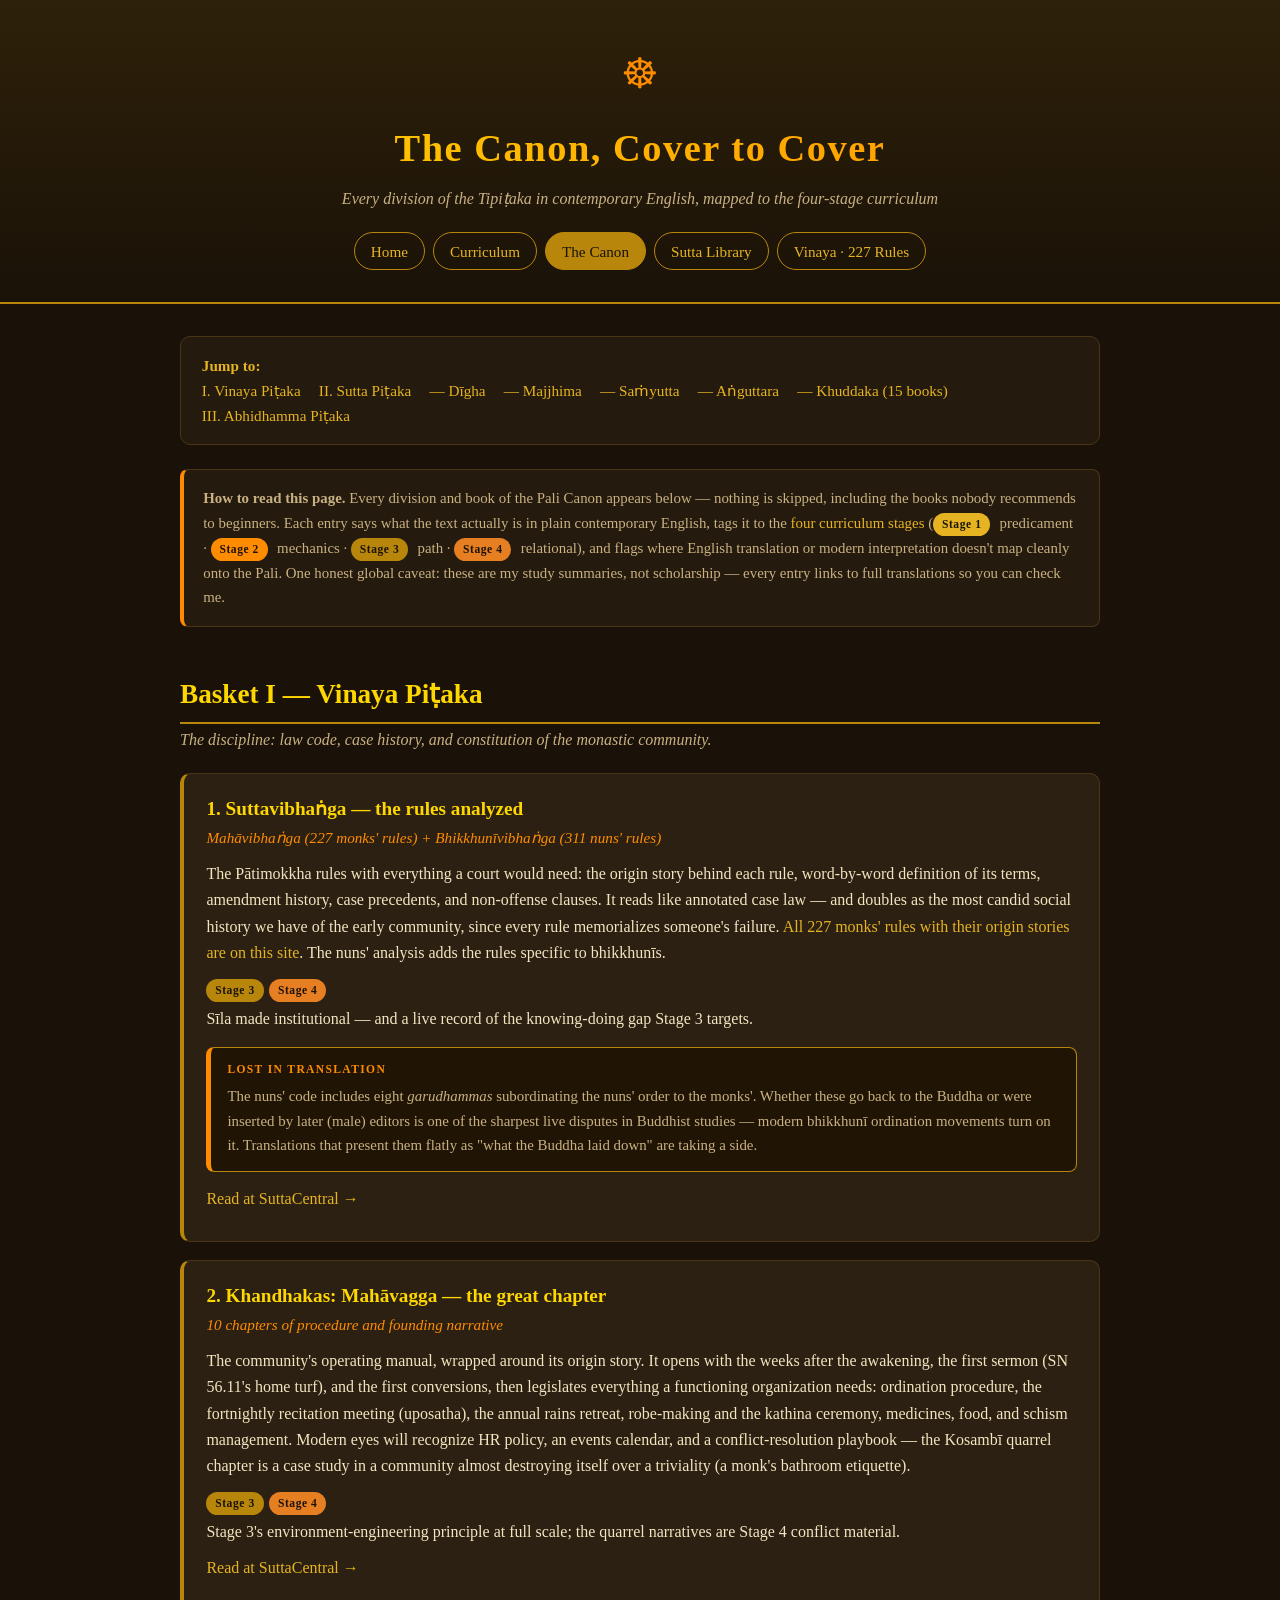
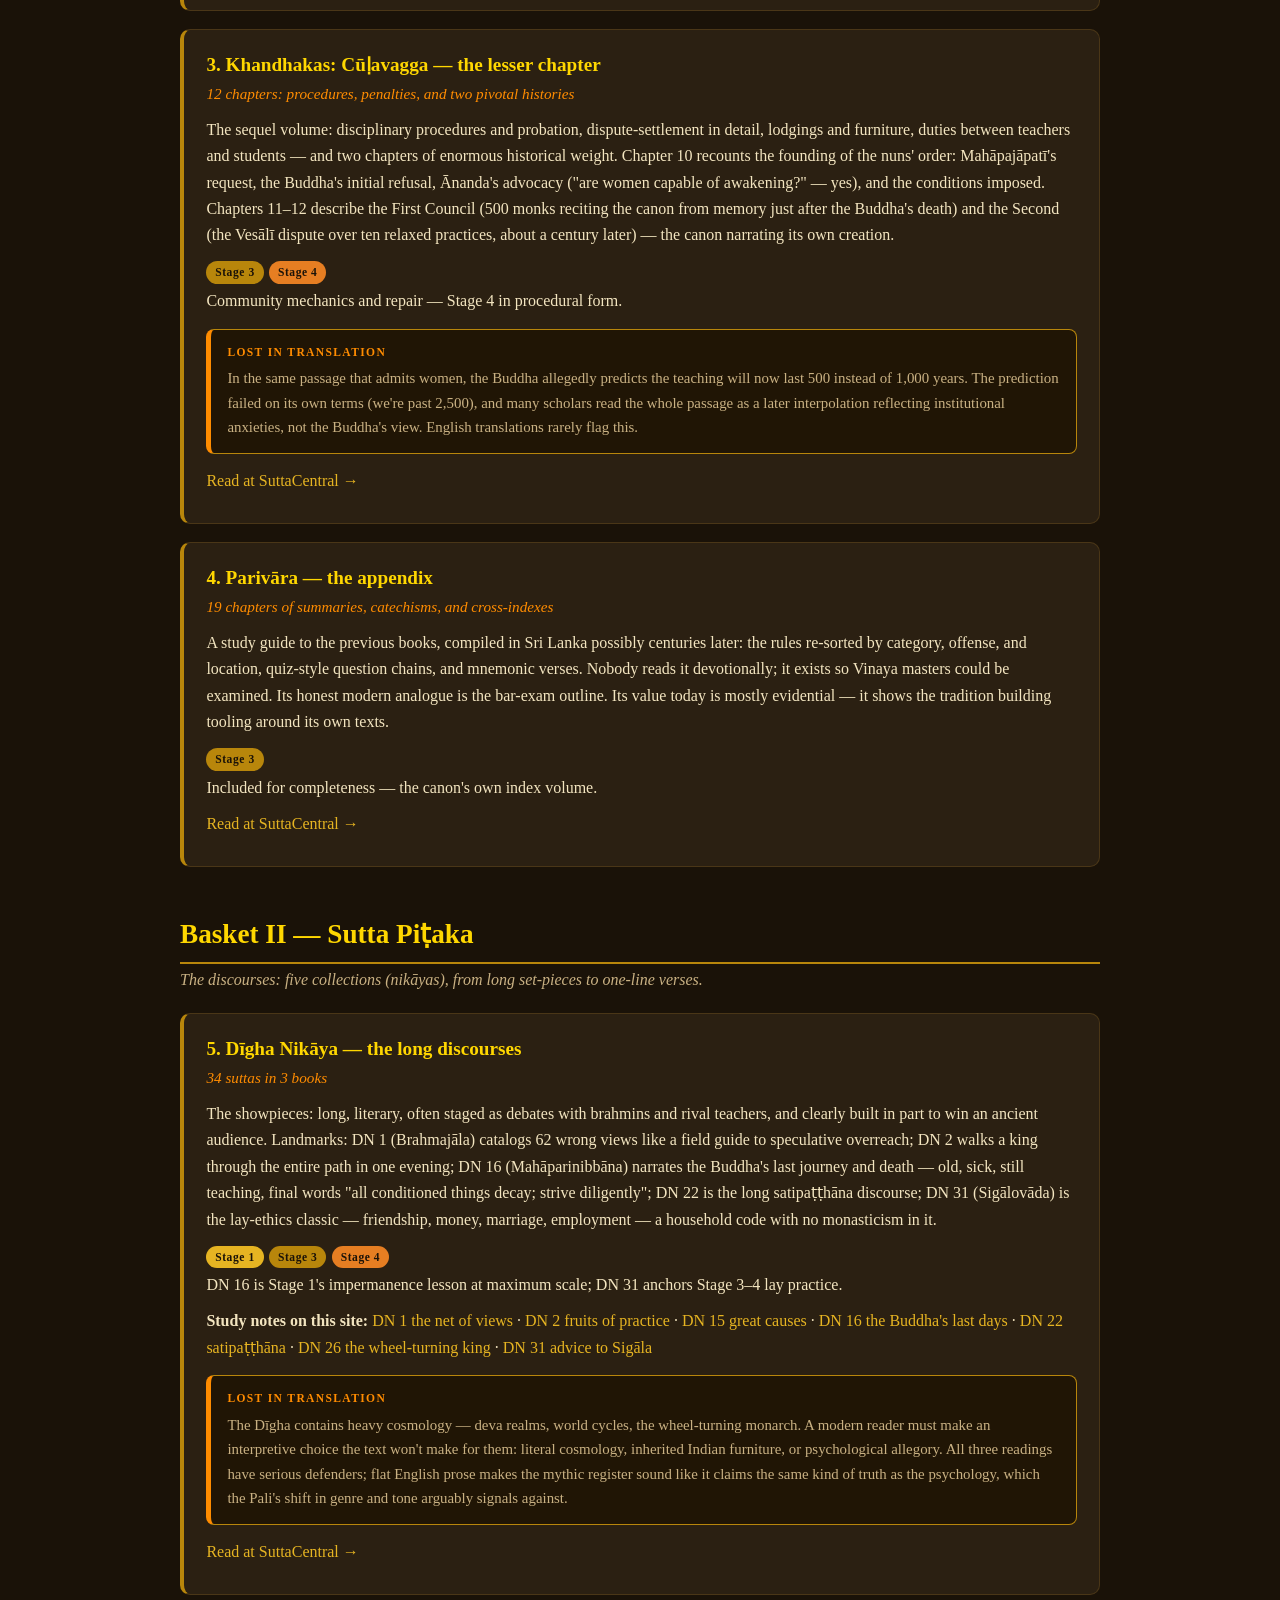
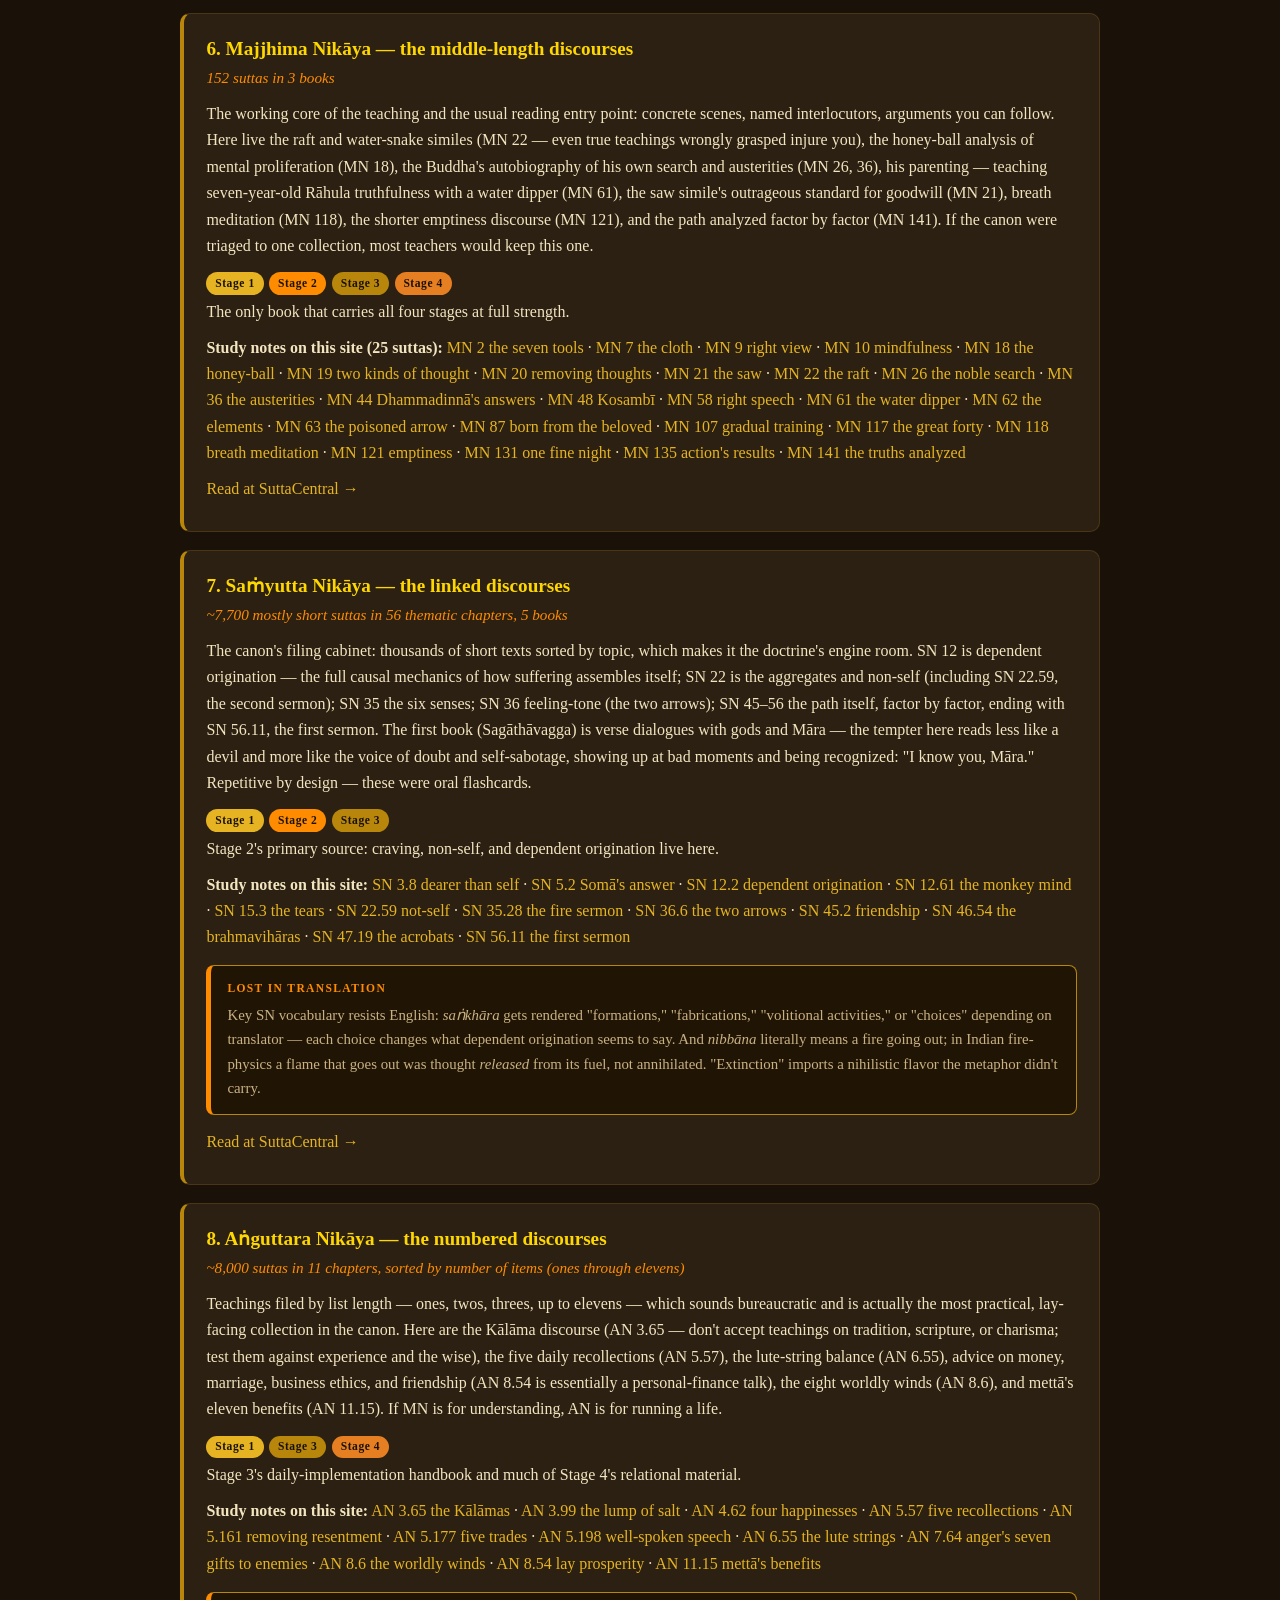
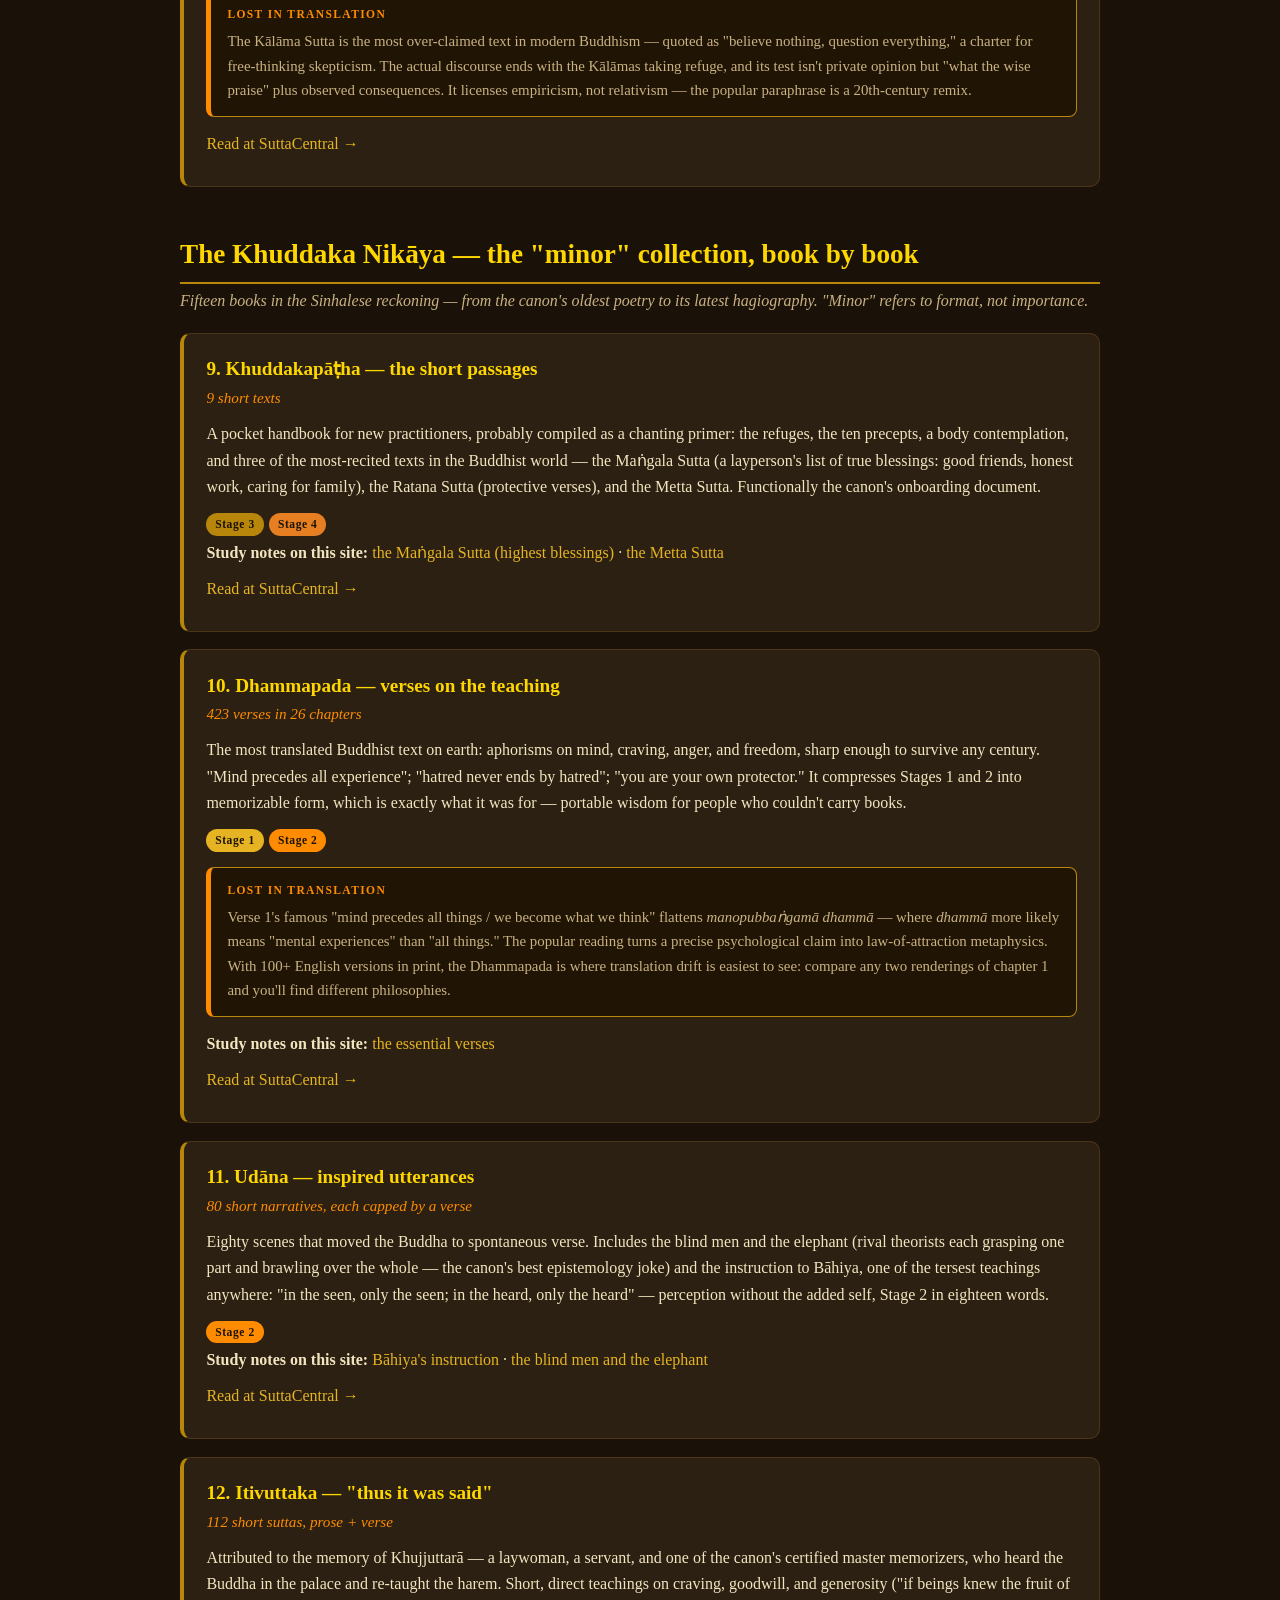
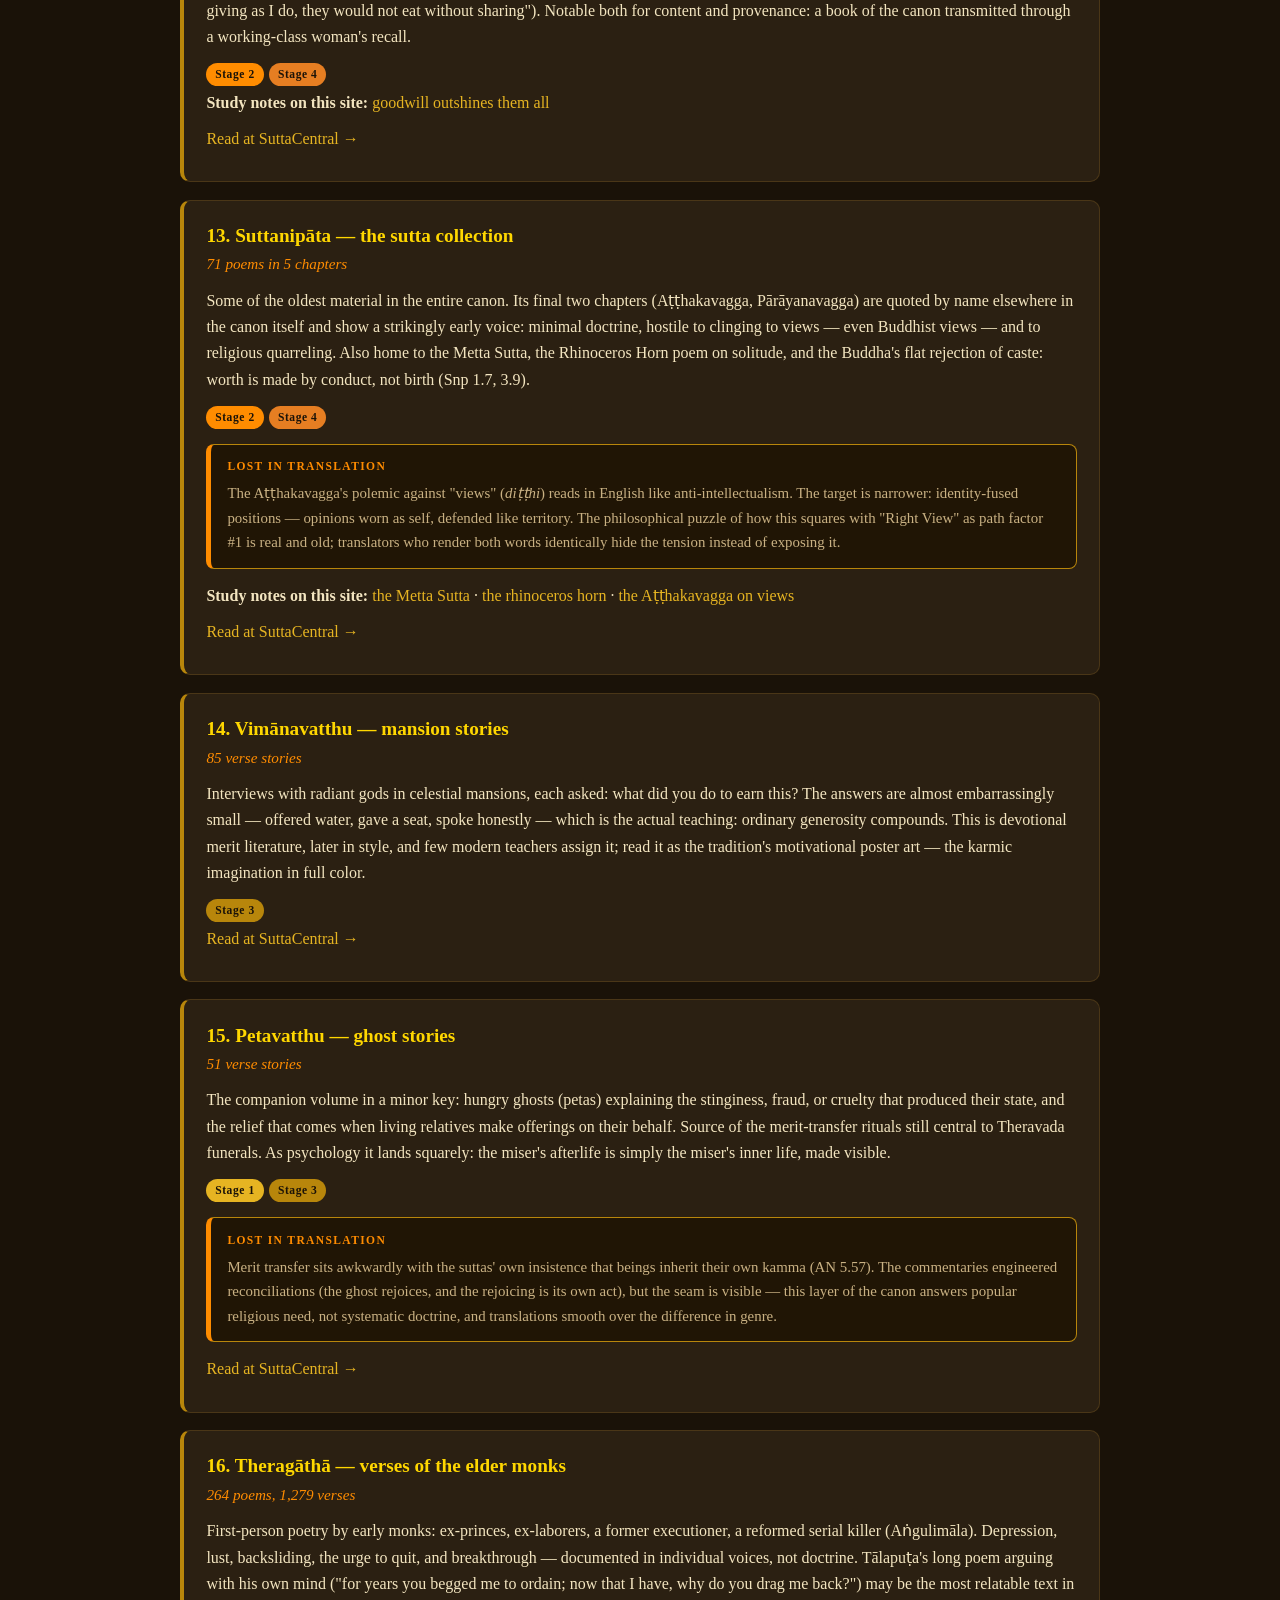
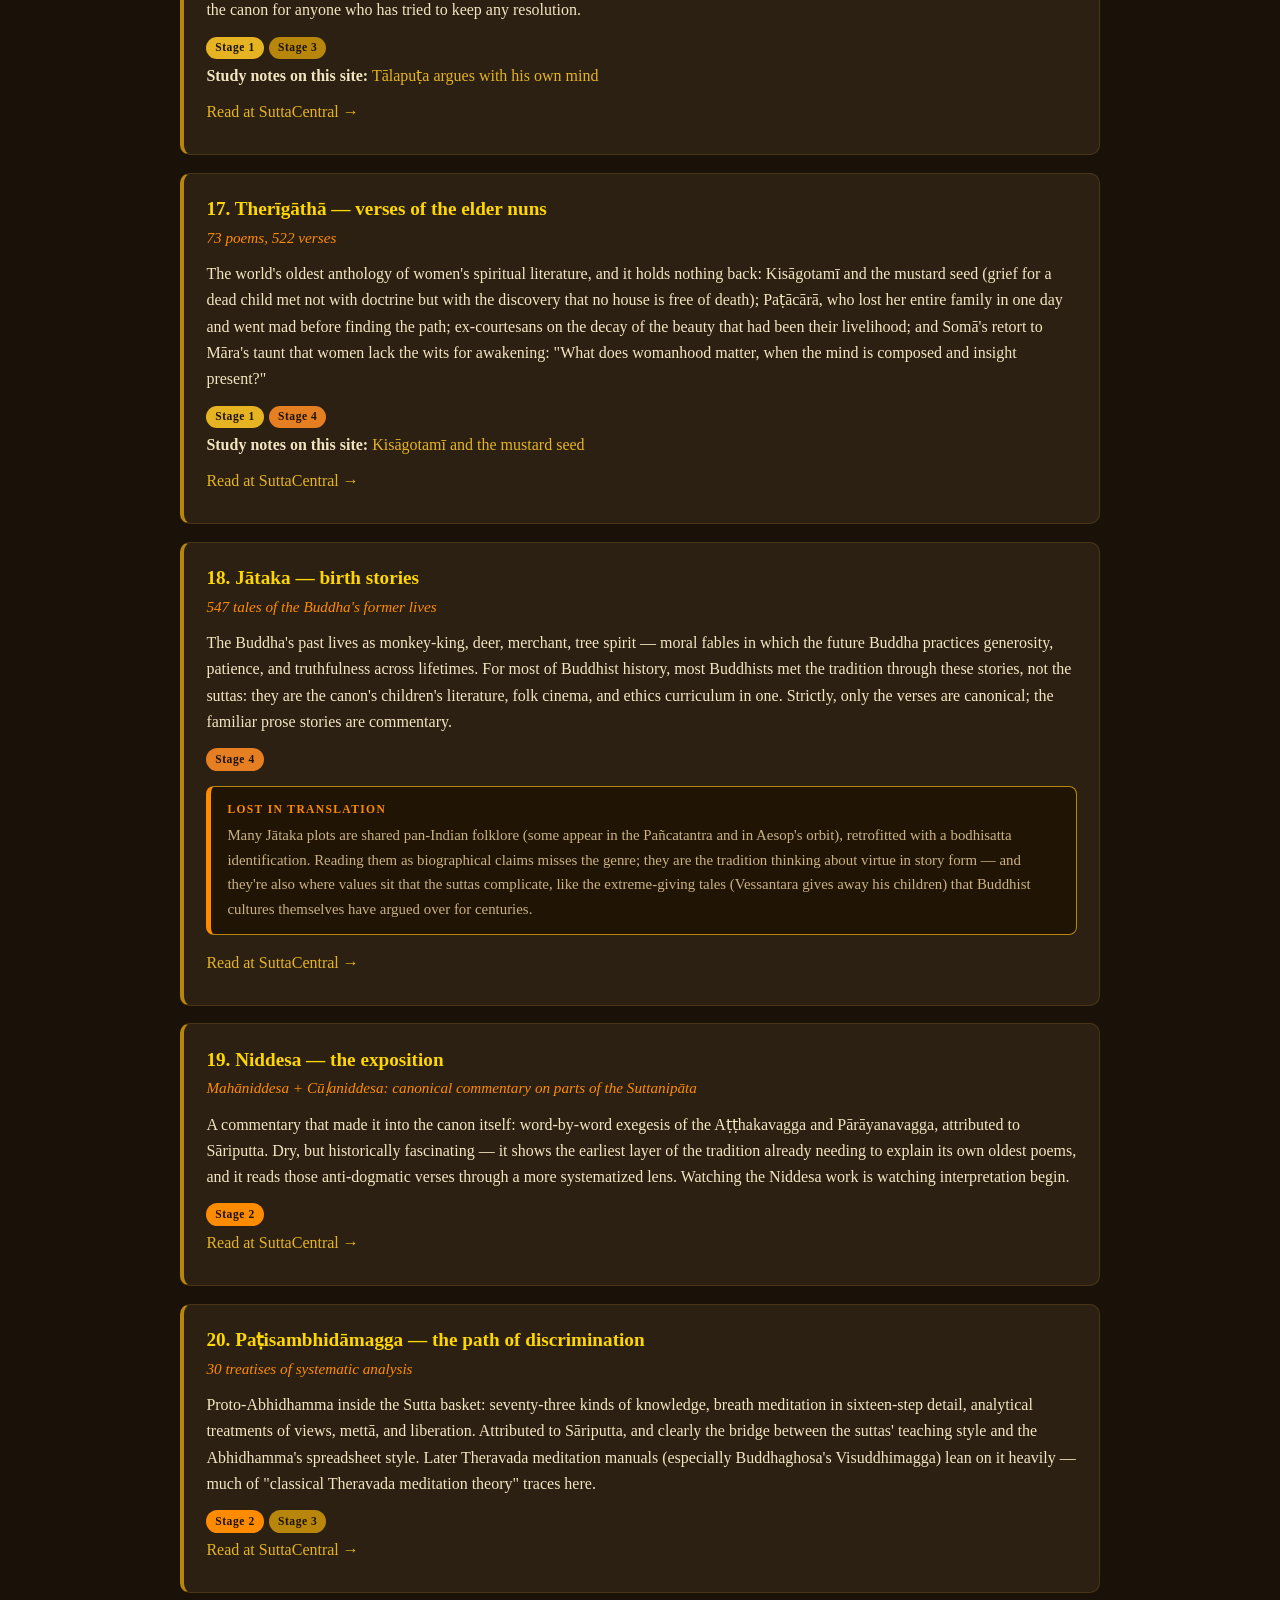
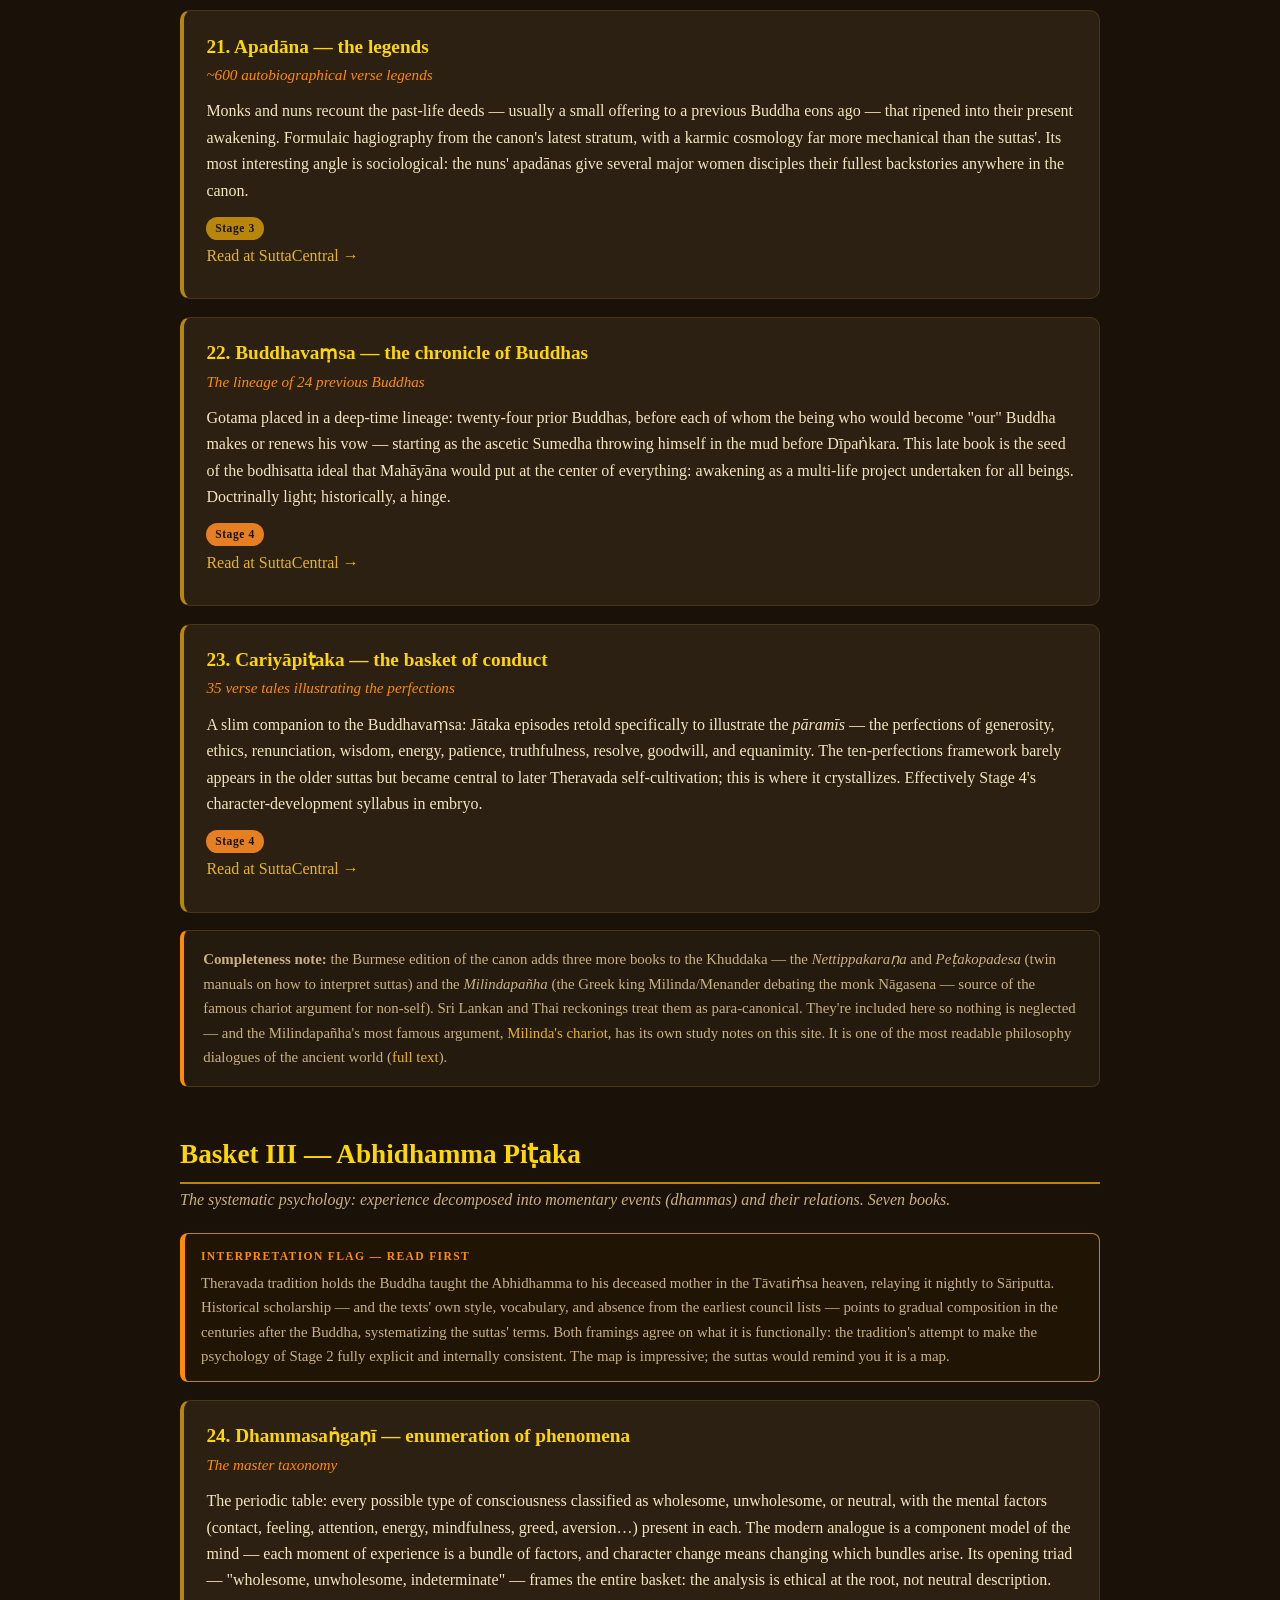
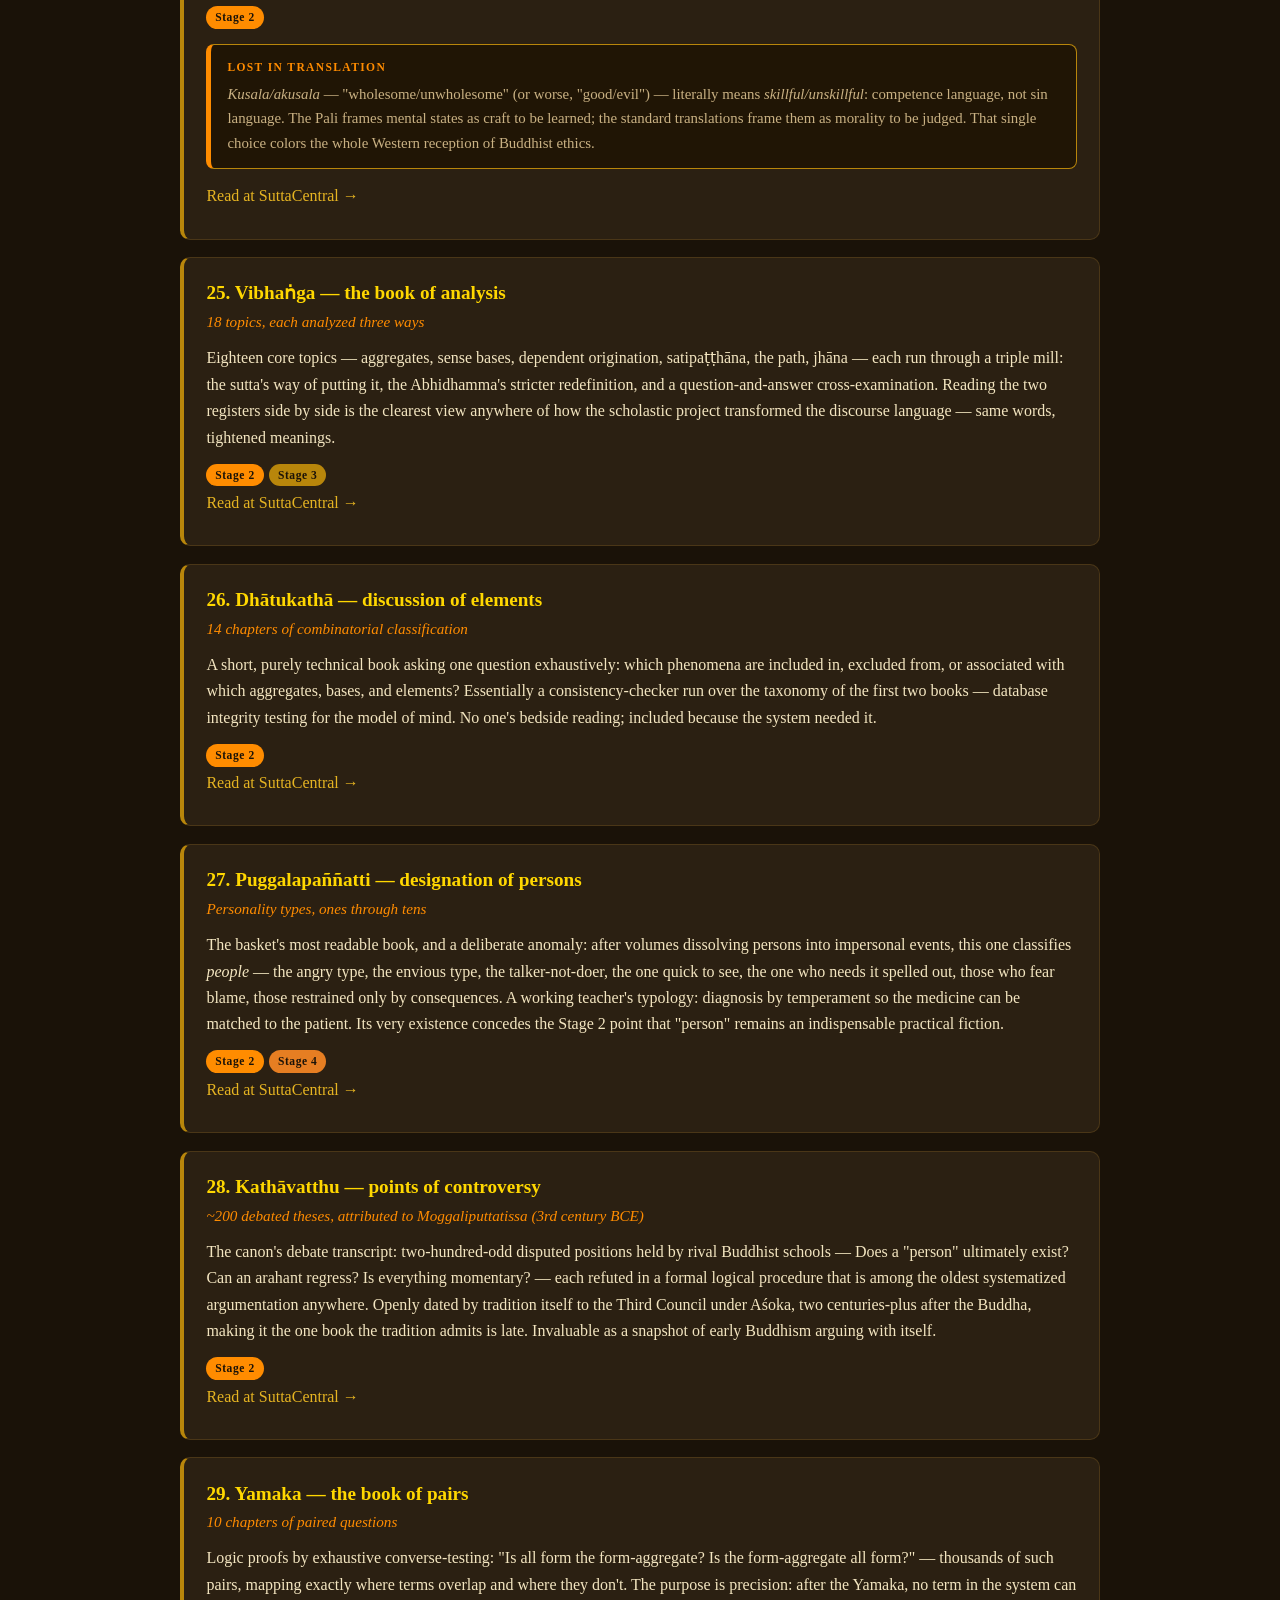
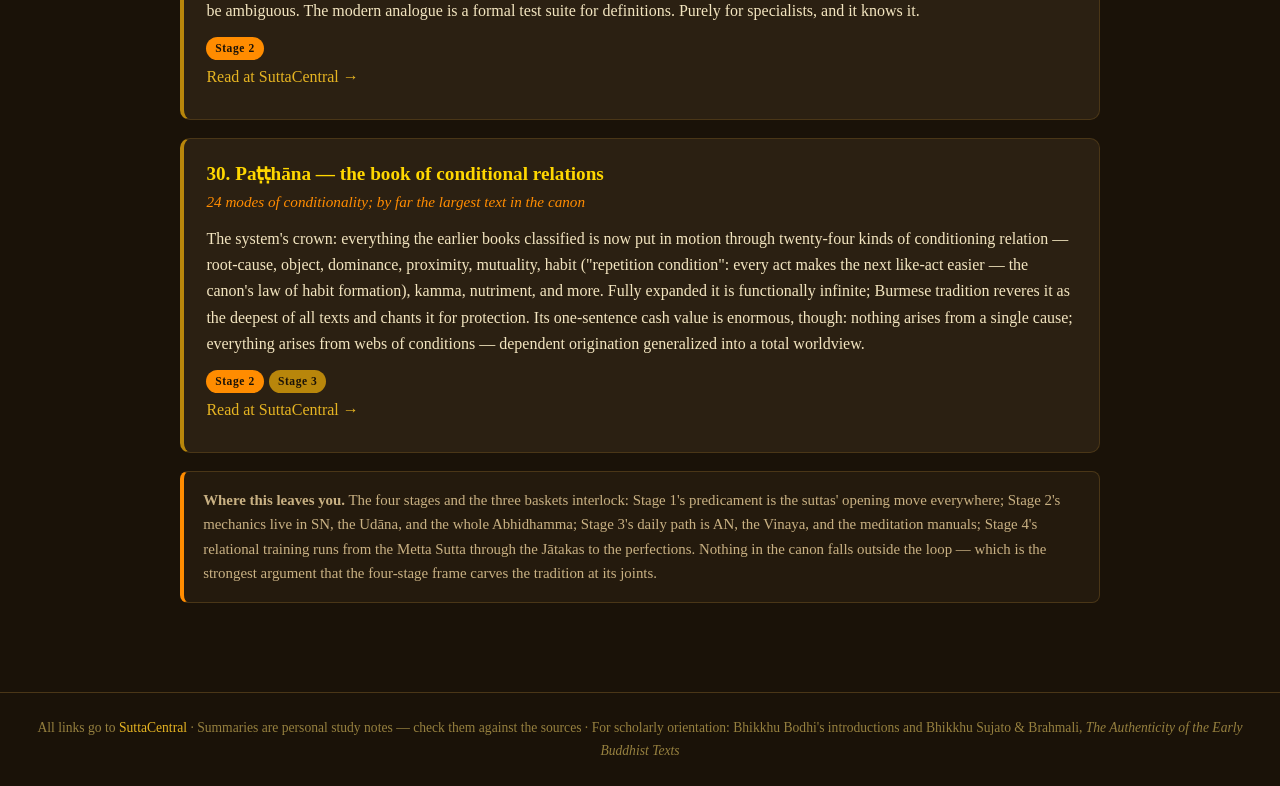
==== commit 8aa87965: "Add internal Sutta Library: study notes for 67 key texts New suttas.html + js/suttas.js render conde" ====
--- a/canon.html
+++ b/canon.html
@@ -16,6 +16,7 @@
     <a href="index.html">Home</a>
     <a href="curriculum.html">Curriculum</a>
     <a href="canon.html" class="active">The Canon</a>
+    <a href="suttas.html">Sutta Library</a>
     <a href="vinaya.html">Vinaya · 227 Rules</a>
   </nav>
 </header>
@@ -136,6 +137,14 @@
   marriage, employment — a household code with no monasticism in it.</p>
   <div class="stage-badges"><span class="stage-badge">Stage 1</span><span class="stage-badge s3">Stage 3</span><span class="stage-badge s4">Stage 4</span></div>
   <p class="dim">DN 16 is Stage 1's impermanence lesson at maximum scale; DN 31 anchors Stage 3–4 lay practice.</p>
+  <p><strong>Study notes on this site:</strong>
+    <a href="suttas.html#dn1">DN 1 the net of views</a> ·
+    <a href="suttas.html#dn2">DN 2 fruits of practice</a> ·
+    <a href="suttas.html#dn15">DN 15 great causes</a> ·
+    <a href="suttas.html#dn16">DN 16 the Buddha's last days</a> ·
+    <a href="suttas.html#dn22">DN 22 satipaṭṭhāna</a> ·
+    <a href="suttas.html#dn26">DN 26 the wheel-turning king</a> ·
+    <a href="suttas.html#dn31">DN 31 advice to Sigāla</a></p>
   <div class="tnote"><span class="tnote-label">Lost in translation</span>
     The Dīgha contains heavy cosmology — deva realms, world cycles, the wheel-turning monarch. A
     modern reader must make an interpretive choice the text won't make for them: literal cosmology,
@@ -159,6 +168,32 @@
   to one collection, most teachers would keep this one.</p>
   <div class="stage-badges"><span class="stage-badge">Stage 1</span><span class="stage-badge s2">Stage 2</span><span class="stage-badge s3">Stage 3</span><span class="stage-badge s4">Stage 4</span></div>
   <p class="dim">The only book that carries all four stages at full strength.</p>
+  <p><strong>Study notes on this site (25 suttas):</strong>
+    <a href="suttas.html#mn2">MN 2 the seven tools</a> ·
+    <a href="suttas.html#mn7">MN 7 the cloth</a> ·
+    <a href="suttas.html#mn9">MN 9 right view</a> ·
+    <a href="suttas.html#mn10">MN 10 mindfulness</a> ·
+    <a href="suttas.html#mn18">MN 18 the honey-ball</a> ·
+    <a href="suttas.html#mn19">MN 19 two kinds of thought</a> ·
+    <a href="suttas.html#mn20">MN 20 removing thoughts</a> ·
+    <a href="suttas.html#mn21">MN 21 the saw</a> ·
+    <a href="suttas.html#mn22">MN 22 the raft</a> ·
+    <a href="suttas.html#mn26">MN 26 the noble search</a> ·
+    <a href="suttas.html#mn36">MN 36 the austerities</a> ·
+    <a href="suttas.html#mn44">MN 44 Dhammadinnā's answers</a> ·
+    <a href="suttas.html#mn48">MN 48 Kosambī</a> ·
+    <a href="suttas.html#mn58">MN 58 right speech</a> ·
+    <a href="suttas.html#mn61">MN 61 the water dipper</a> ·
+    <a href="suttas.html#mn62">MN 62 the elements</a> ·
+    <a href="suttas.html#mn63">MN 63 the poisoned arrow</a> ·
+    <a href="suttas.html#mn87">MN 87 born from the beloved</a> ·
+    <a href="suttas.html#mn107">MN 107 gradual training</a> ·
+    <a href="suttas.html#mn117">MN 117 the great forty</a> ·
+    <a href="suttas.html#mn118">MN 118 breath meditation</a> ·
+    <a href="suttas.html#mn121">MN 121 emptiness</a> ·
+    <a href="suttas.html#mn131">MN 131 one fine night</a> ·
+    <a href="suttas.html#mn135">MN 135 action's results</a> ·
+    <a href="suttas.html#mn141">MN 141 the truths analyzed</a></p>
   <p><a href="https://suttacentral.net/mn" target="_blank" rel="noopener">Read at SuttaCentral →</a></p>
 </div>
 
@@ -175,6 +210,19 @@
   Māra." Repetitive by design — these were oral flashcards.</p>
   <div class="stage-badges"><span class="stage-badge">Stage 1</span><span class="stage-badge s2">Stage 2</span><span class="stage-badge s3">Stage 3</span></div>
   <p class="dim">Stage 2's primary source: craving, non-self, and dependent origination live here.</p>
+  <p><strong>Study notes on this site:</strong>
+    <a href="suttas.html#sn3.8">SN 3.8 dearer than self</a> ·
+    <a href="suttas.html#sn5.2">SN 5.2 Somā's answer</a> ·
+    <a href="suttas.html#sn12.2">SN 12.2 dependent origination</a> ·
+    <a href="suttas.html#sn12.61">SN 12.61 the monkey mind</a> ·
+    <a href="suttas.html#sn15.3">SN 15.3 the tears</a> ·
+    <a href="suttas.html#sn22.59">SN 22.59 not-self</a> ·
+    <a href="suttas.html#sn35.28">SN 35.28 the fire sermon</a> ·
+    <a href="suttas.html#sn36.6">SN 36.6 the two arrows</a> ·
+    <a href="suttas.html#sn45.2">SN 45.2 friendship</a> ·
+    <a href="suttas.html#sn46.54">SN 46.54 the brahmavihāras</a> ·
+    <a href="suttas.html#sn47.19">SN 47.19 the acrobats</a> ·
+    <a href="suttas.html#sn56.11">SN 56.11 the first sermon</a></p>
   <div class="tnote"><span class="tnote-label">Lost in translation</span>
     Key SN vocabulary resists English: <em>saṅkhāra</em> gets rendered "formations,"
     "fabrications," "volitional activities," or "choices" depending on translator — each choice
@@ -197,6 +245,19 @@
   If MN is for understanding, AN is for running a life.</p>
   <div class="stage-badges"><span class="stage-badge">Stage 1</span><span class="stage-badge s3">Stage 3</span><span class="stage-badge s4">Stage 4</span></div>
   <p class="dim">Stage 3's daily-implementation handbook and much of Stage 4's relational material.</p>
+  <p><strong>Study notes on this site:</strong>
+    <a href="suttas.html#an3.65">AN 3.65 the Kālāmas</a> ·
+    <a href="suttas.html#an3.99">AN 3.99 the lump of salt</a> ·
+    <a href="suttas.html#an4.62">AN 4.62 four happinesses</a> ·
+    <a href="suttas.html#an5.57">AN 5.57 five recollections</a> ·
+    <a href="suttas.html#an5.161">AN 5.161 removing resentment</a> ·
+    <a href="suttas.html#an5.177">AN 5.177 five trades</a> ·
+    <a href="suttas.html#an5.198">AN 5.198 well-spoken speech</a> ·
+    <a href="suttas.html#an6.55">AN 6.55 the lute strings</a> ·
+    <a href="suttas.html#an7.64">AN 7.64 anger's seven gifts to enemies</a> ·
+    <a href="suttas.html#an8.6">AN 8.6 the worldly winds</a> ·
+    <a href="suttas.html#an8.54">AN 8.54 lay prosperity</a> ·
+    <a href="suttas.html#an11.15">AN 11.15 mettā's benefits</a></p>
   <div class="tnote"><span class="tnote-label">Lost in translation</span>
     The Kālāma Sutta is the most over-claimed text in modern Buddhism — quoted as "believe
     nothing, question everything," a charter for free-thinking skepticism. The actual discourse
@@ -220,6 +281,8 @@
   family), the Ratana Sutta (protective verses), and the Metta Sutta. Functionally the canon's
   onboarding document.</p>
   <div class="stage-badges"><span class="stage-badge s3">Stage 3</span><span class="stage-badge s4">Stage 4</span></div>
+  <p><strong>Study notes on this site:</strong> <a href="suttas.html#khp5">the Maṅgala Sutta (highest blessings)</a> ·
+  <a href="suttas.html#snp1.8">the Metta Sutta</a></p>
   <p><a href="https://suttacentral.net/kp" target="_blank" rel="noopener">Read at SuttaCentral →</a></p>
 </div>
 
@@ -239,6 +302,7 @@
     translation drift is easiest to see: compare any two renderings of chapter 1 and you'll find
     different philosophies.
   </div>
+  <p><strong>Study notes on this site:</strong> <a href="suttas.html#dhp">the essential verses</a></p>
   <p><a href="https://suttacentral.net/dhp" target="_blank" rel="noopener">Read at SuttaCentral →</a></p>
 </div>
 
@@ -251,6 +315,8 @@
   seen, only the seen; in the heard, only the heard" — perception without the added self, Stage 2
   in eighteen words.</p>
   <div class="stage-badges"><span class="stage-badge s2">Stage 2</span></div>
+  <p><strong>Study notes on this site:</strong> <a href="suttas.html#ud1.10">Bāhiya's instruction</a> ·
+  <a href="suttas.html#ud6.4">the blind men and the elephant</a></p>
   <p><a href="https://suttacentral.net/ud" target="_blank" rel="noopener">Read at SuttaCentral →</a></p>
 </div>
 
@@ -263,6 +329,7 @@
   do, they would not eat without sharing"). Notable both for content and provenance: a book of the
   canon transmitted through a working-class woman's recall.</p>
   <div class="stage-badges"><span class="stage-badge s2">Stage 2</span><span class="stage-badge s4">Stage 4</span></div>
+  <p><strong>Study notes on this site:</strong> <a href="suttas.html#iti27">goodwill outshines them all</a></p>
   <p><a href="https://suttacentral.net/iti" target="_blank" rel="noopener">Read at SuttaCentral →</a></p>
 </div>
 
@@ -282,6 +349,9 @@
     factor #1 is real and old; translators who render both words identically hide the tension
     instead of exposing it.
   </div>
+  <p><strong>Study notes on this site:</strong> <a href="suttas.html#snp1.8">the Metta Sutta</a> ·
+  <a href="suttas.html#snp1.3">the rhinoceros horn</a> ·
+  <a href="suttas.html#snp4">the Aṭṭhakavagga on views</a></p>
   <p><a href="https://suttacentral.net/snp" target="_blank" rel="noopener">Read at SuttaCentral →</a></p>
 </div>
 
@@ -324,6 +394,7 @@
   his own mind ("for years you begged me to ordain; now that I have, why do you drag me back?") may
   be the most relatable text in the canon for anyone who has tried to keep any resolution.</p>
   <div class="stage-badges"><span class="stage-badge">Stage 1</span><span class="stage-badge s3">Stage 3</span></div>
+  <p><strong>Study notes on this site:</strong> <a href="suttas.html#thag19.1">Tālapuṭa argues with his own mind</a></p>
   <p><a href="https://suttacentral.net/thag" target="_blank" rel="noopener">Read at SuttaCentral →</a></p>
 </div>
 
@@ -337,6 +408,7 @@
   livelihood; and Somā's retort to Māra's taunt that women lack the wits for awakening: "What does
   womanhood matter, when the mind is composed and insight present?"</p>
   <div class="stage-badges"><span class="stage-badge">Stage 1</span><span class="stage-badge s4">Stage 4</span></div>
+  <p><strong>Study notes on this site:</strong> <a href="suttas.html#thig10.1">Kisāgotamī and the mustard seed</a></p>
   <p><a href="https://suttacentral.net/thig" target="_blank" rel="noopener">Read at SuttaCentral →</a></p>
 </div>
 
@@ -424,9 +496,10 @@
   Khuddaka — the <em>Nettippakaraṇa</em> and <em>Peṭakopadesa</em> (twin manuals on how to
   interpret suttas) and the <em>Milindapañha</em> (the Greek king Milinda/Menander debating the
   monk Nāgasena — source of the famous chariot argument for non-self). Sri Lankan and Thai
-  reckonings treat them as para-canonical. They're included here so nothing is neglected:
-  <a href="https://suttacentral.net/mil" target="_blank" rel="noopener">Milindapañha</a> in
-  particular is one of the most readable philosophy dialogues of the ancient world.
+  reckonings treat them as para-canonical. They're included here so nothing is neglected — and the
+  Milindapañha's most famous argument, <a href="suttas.html#milinda">Milinda's chariot</a>, has its
+  own study notes on this site. It is one of the most readable philosophy dialogues of the ancient
+  world (<a href="https://suttacentral.net/mil" target="_blank" rel="noopener">full text</a>).
 </div>
 
 <!-- ==================== ABHIDHAMMA ==================== -->
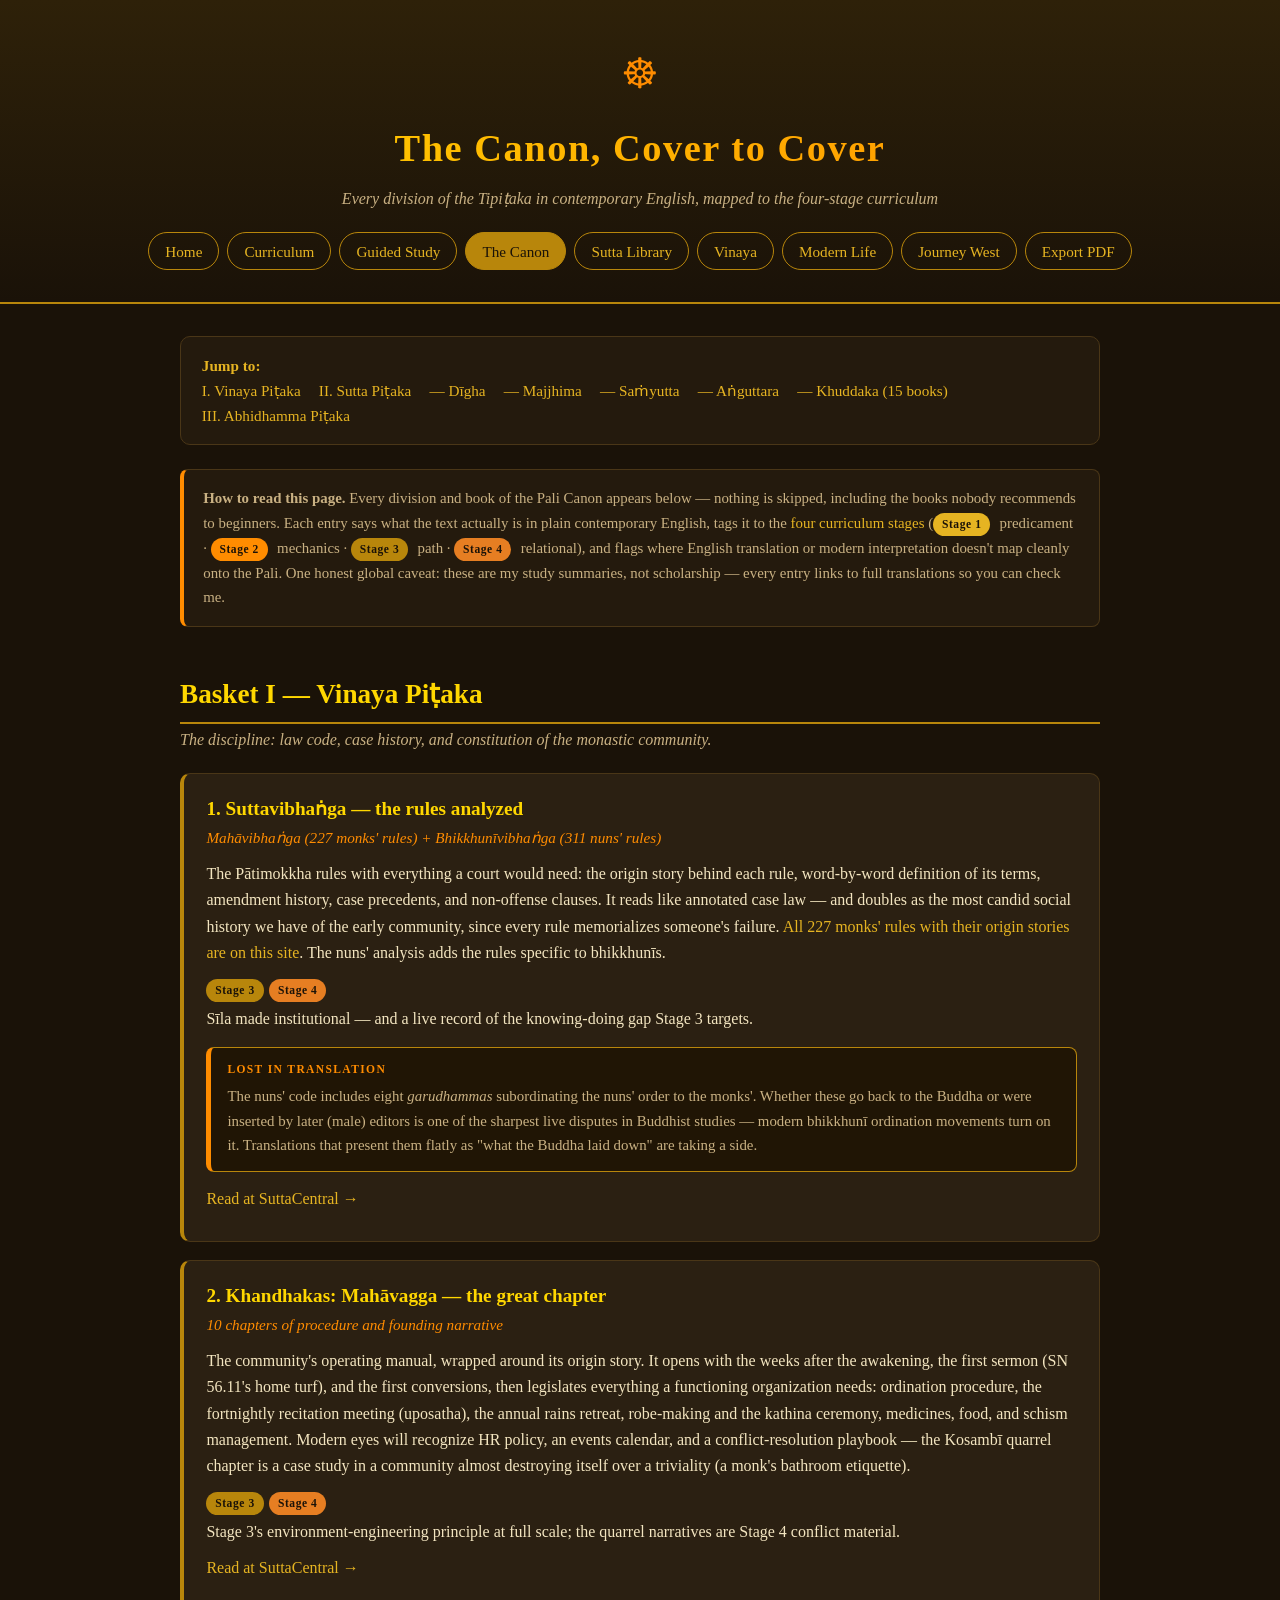
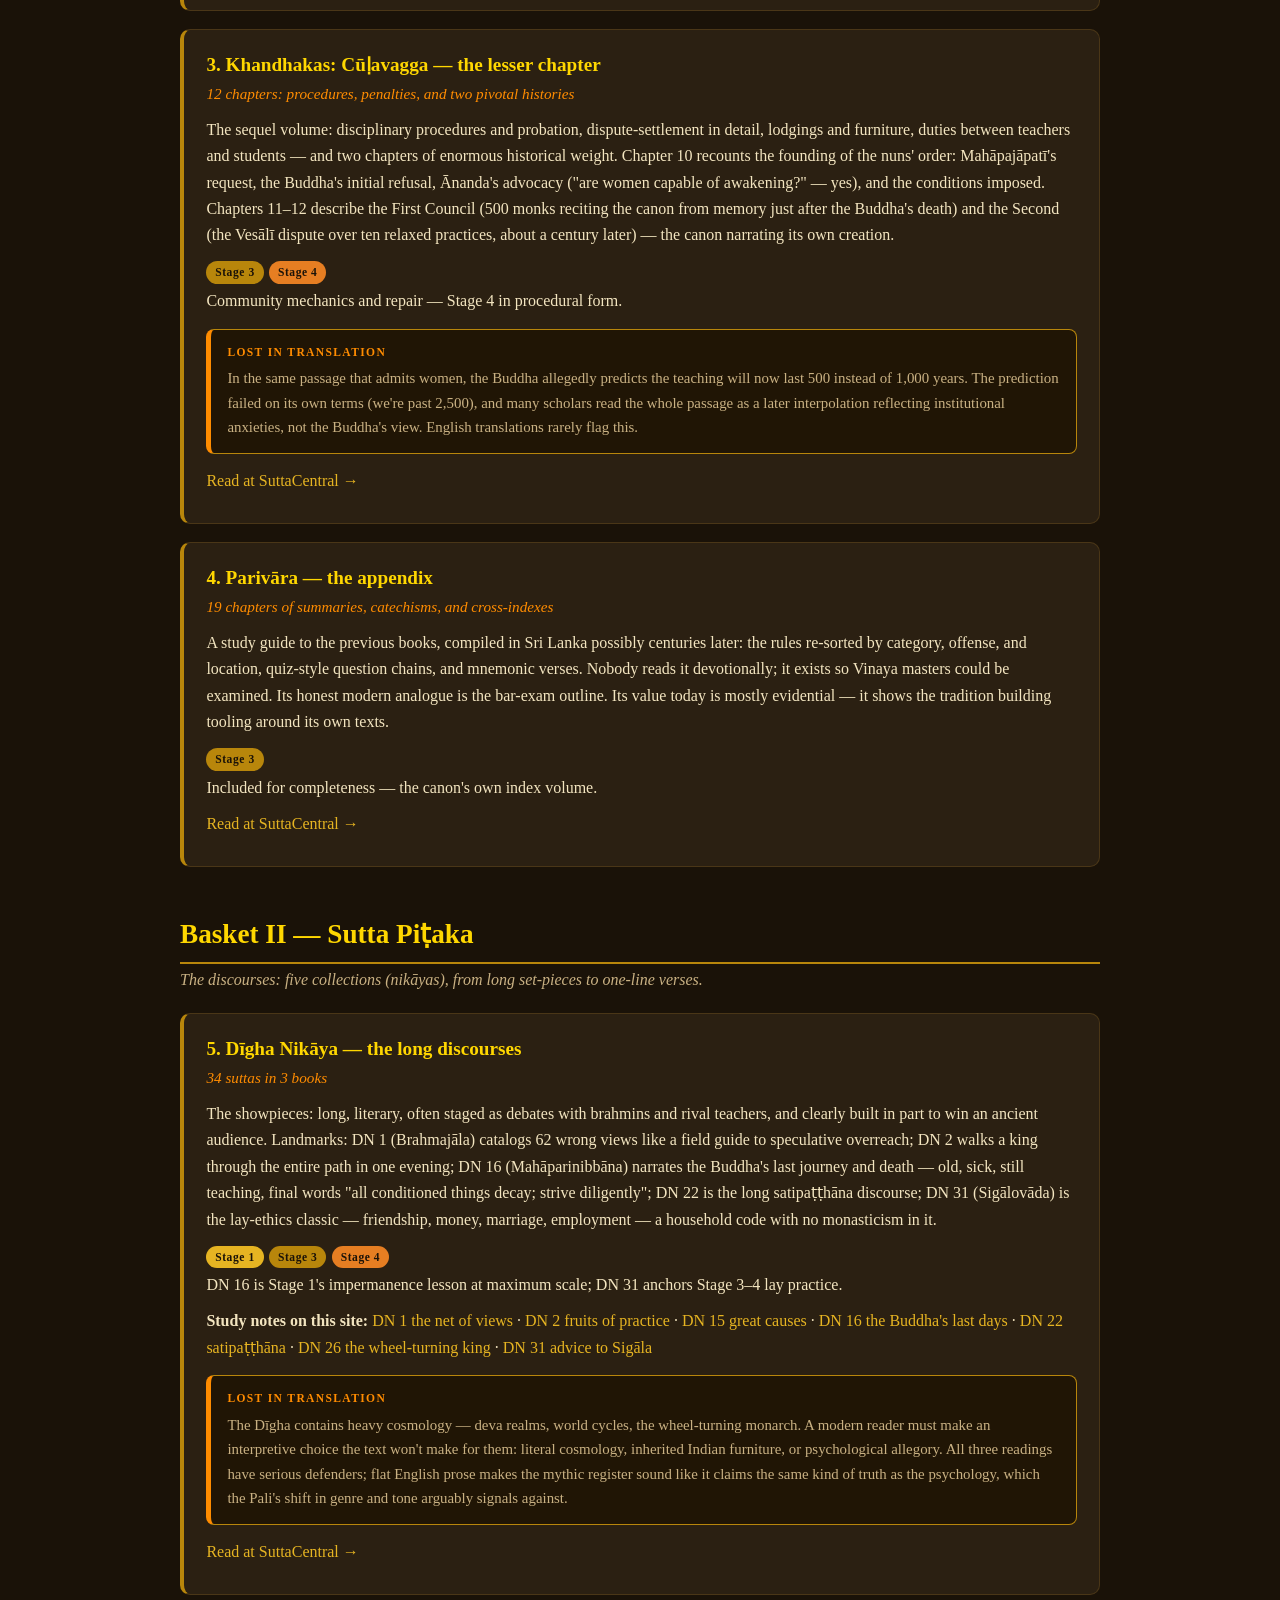
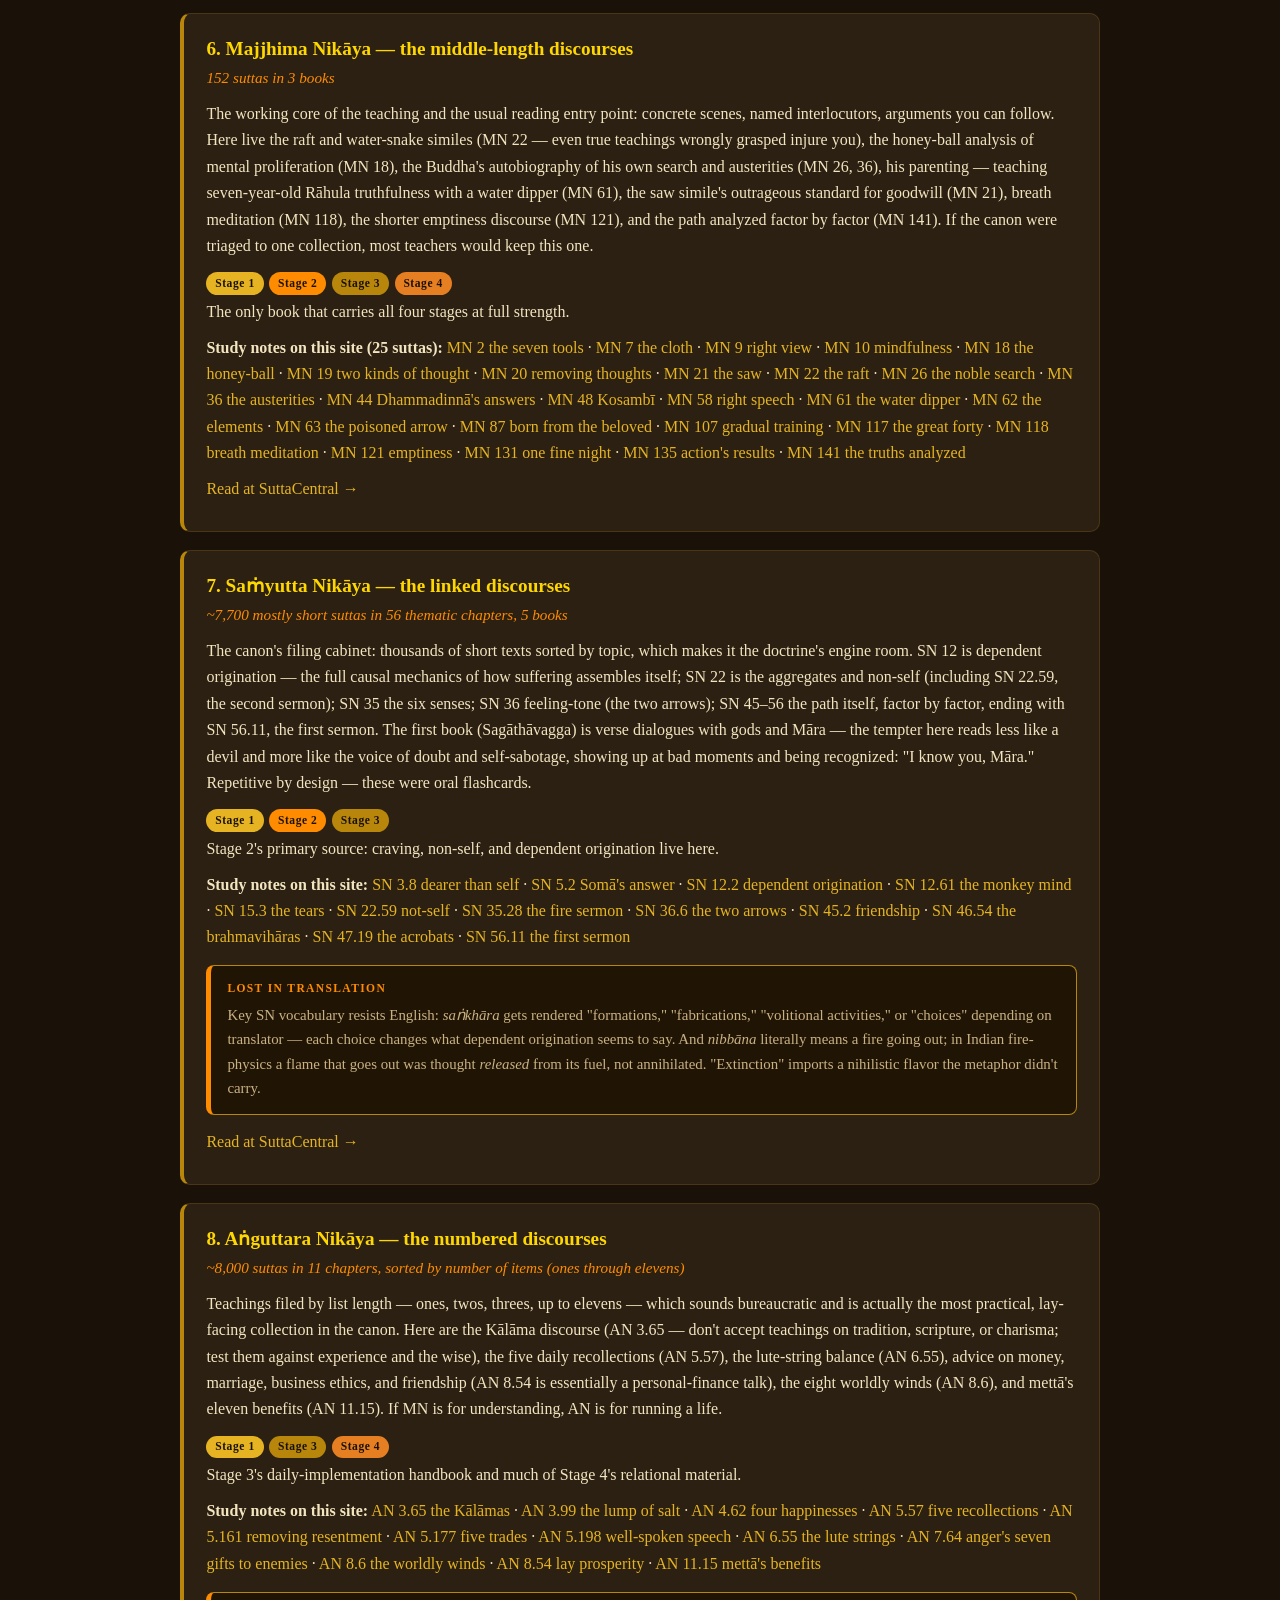
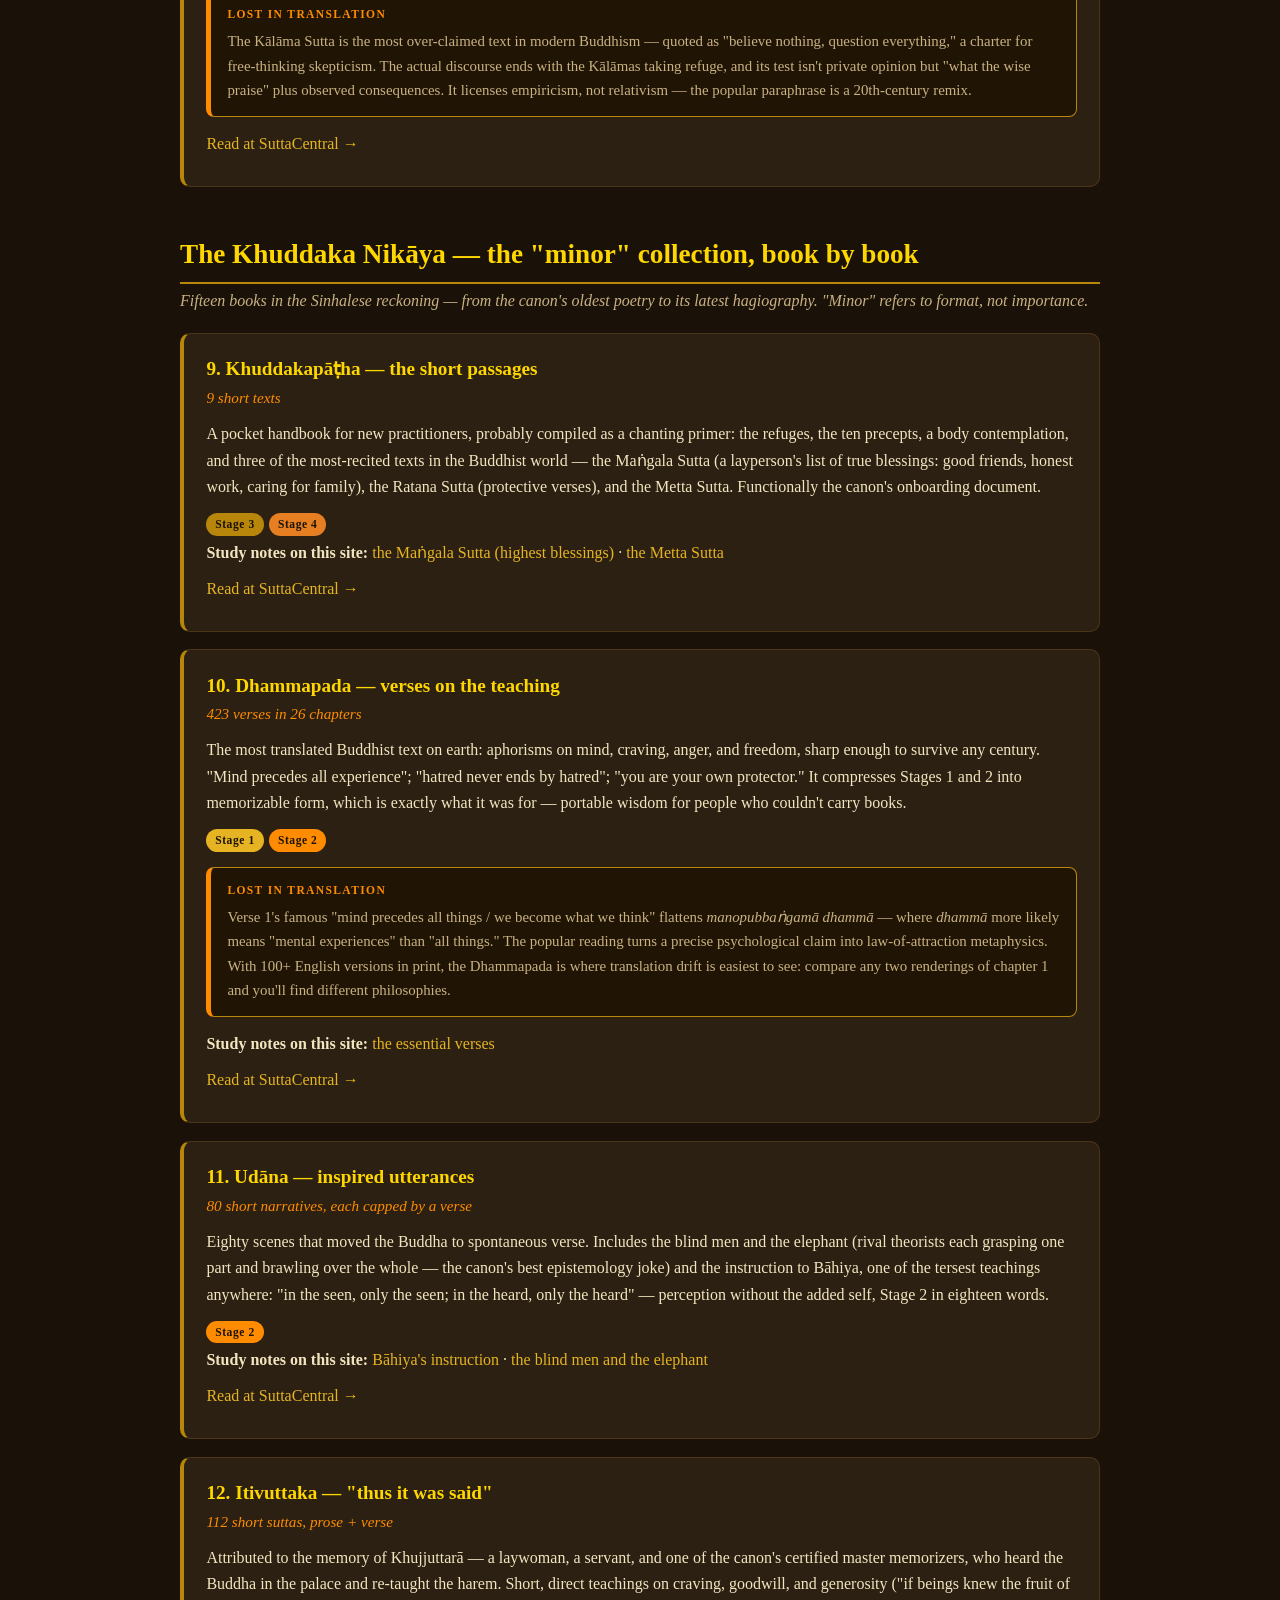
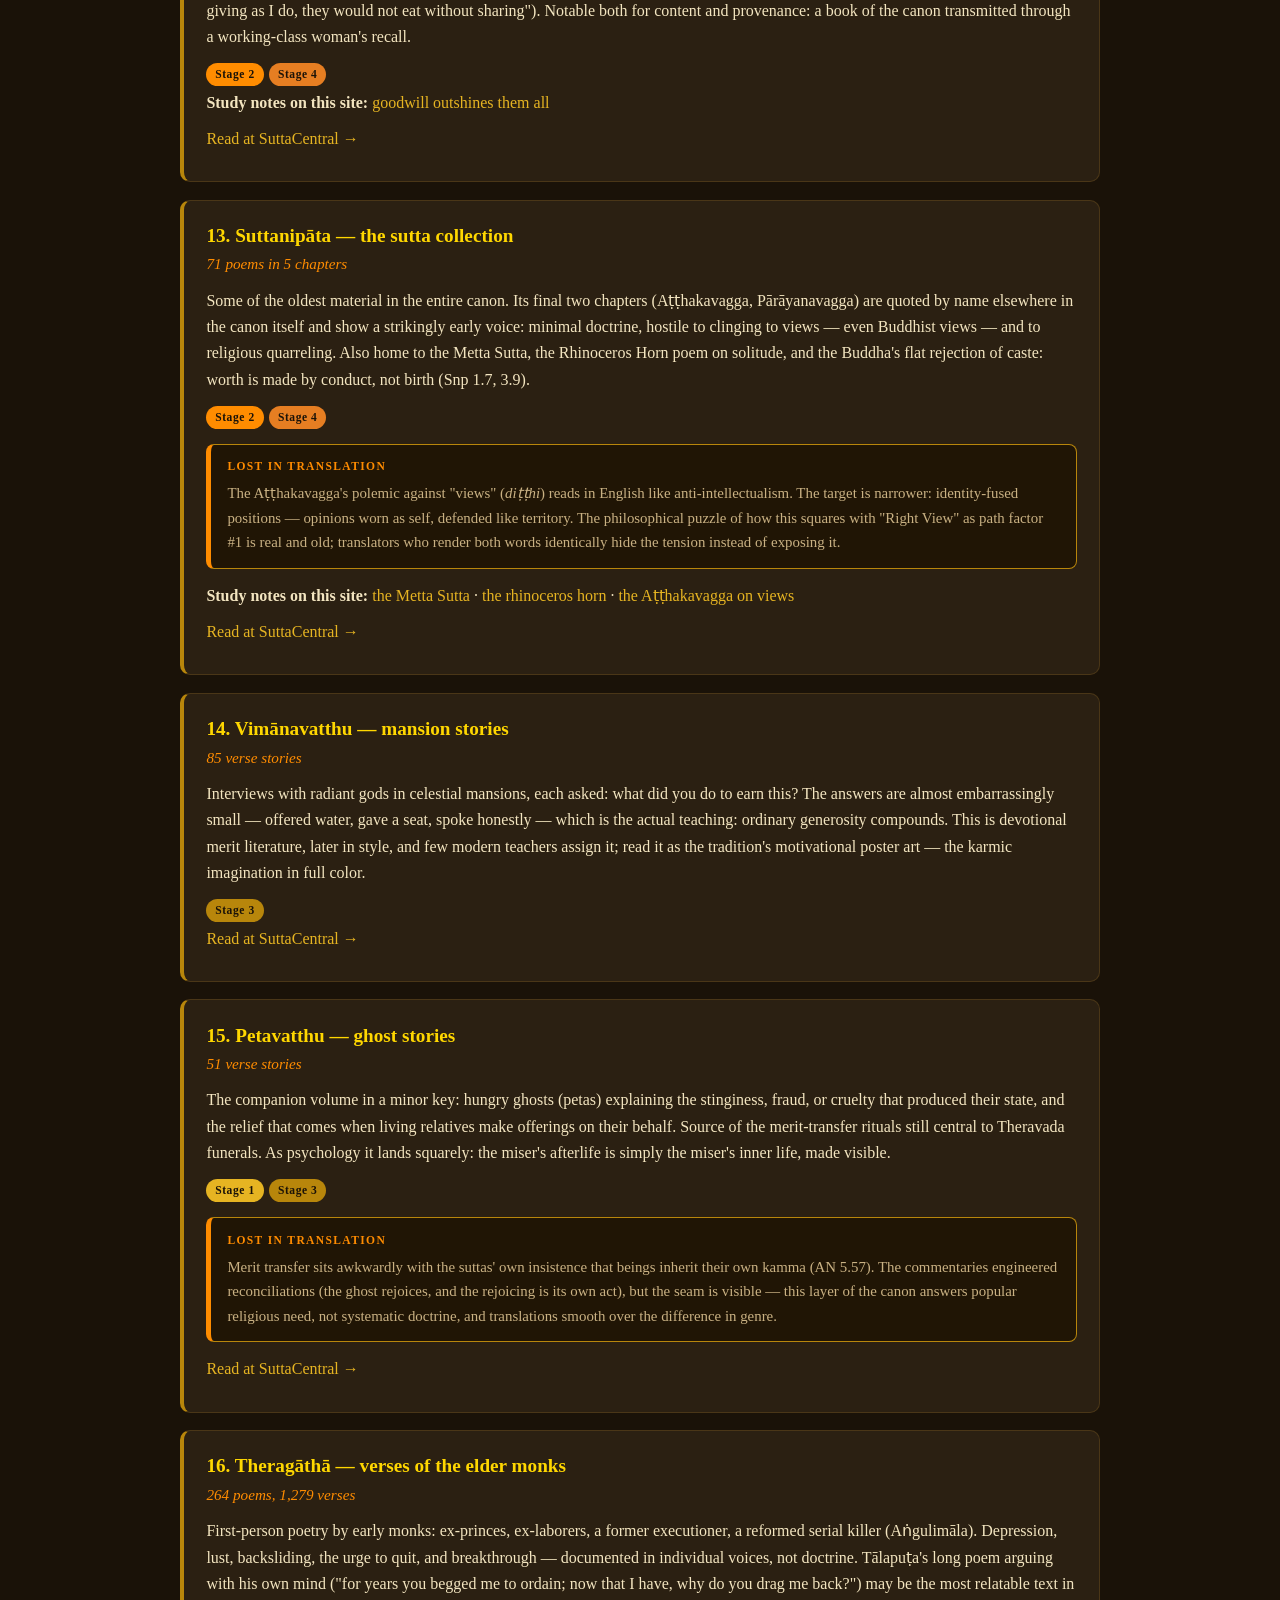
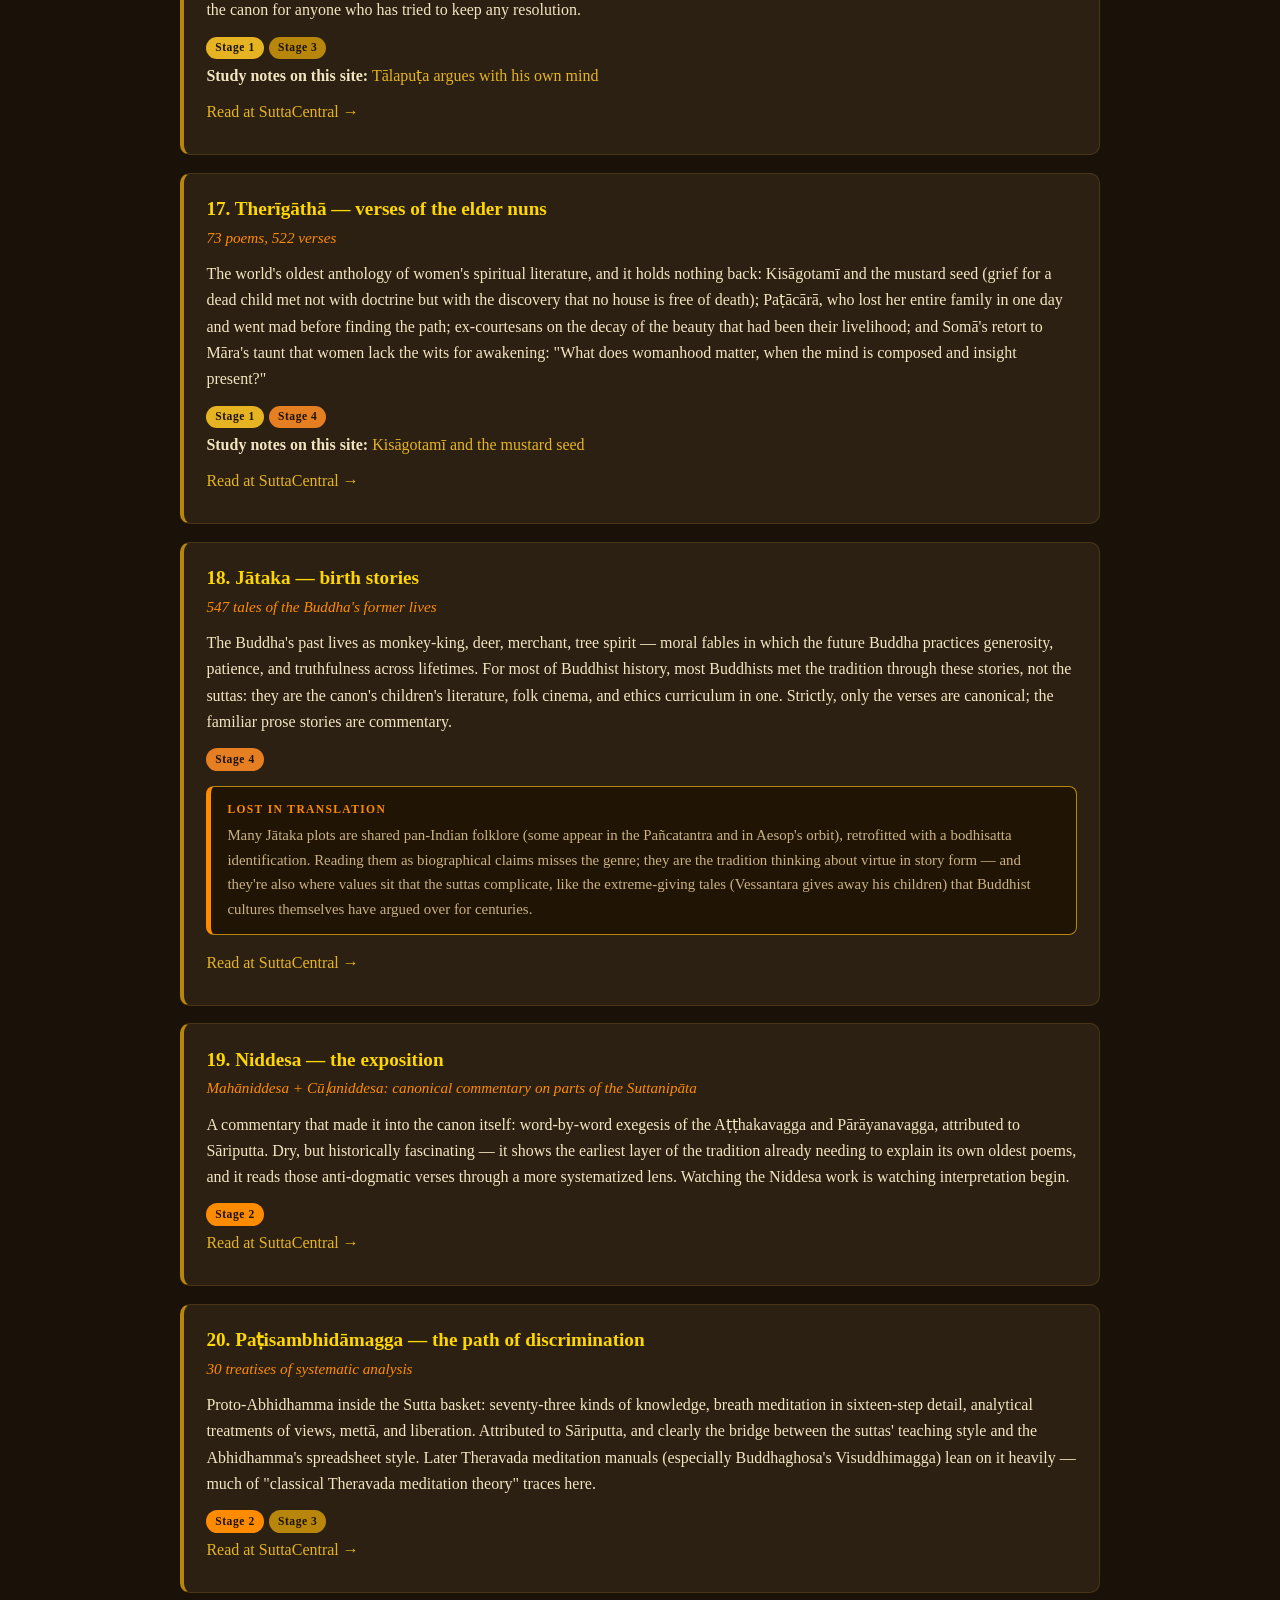
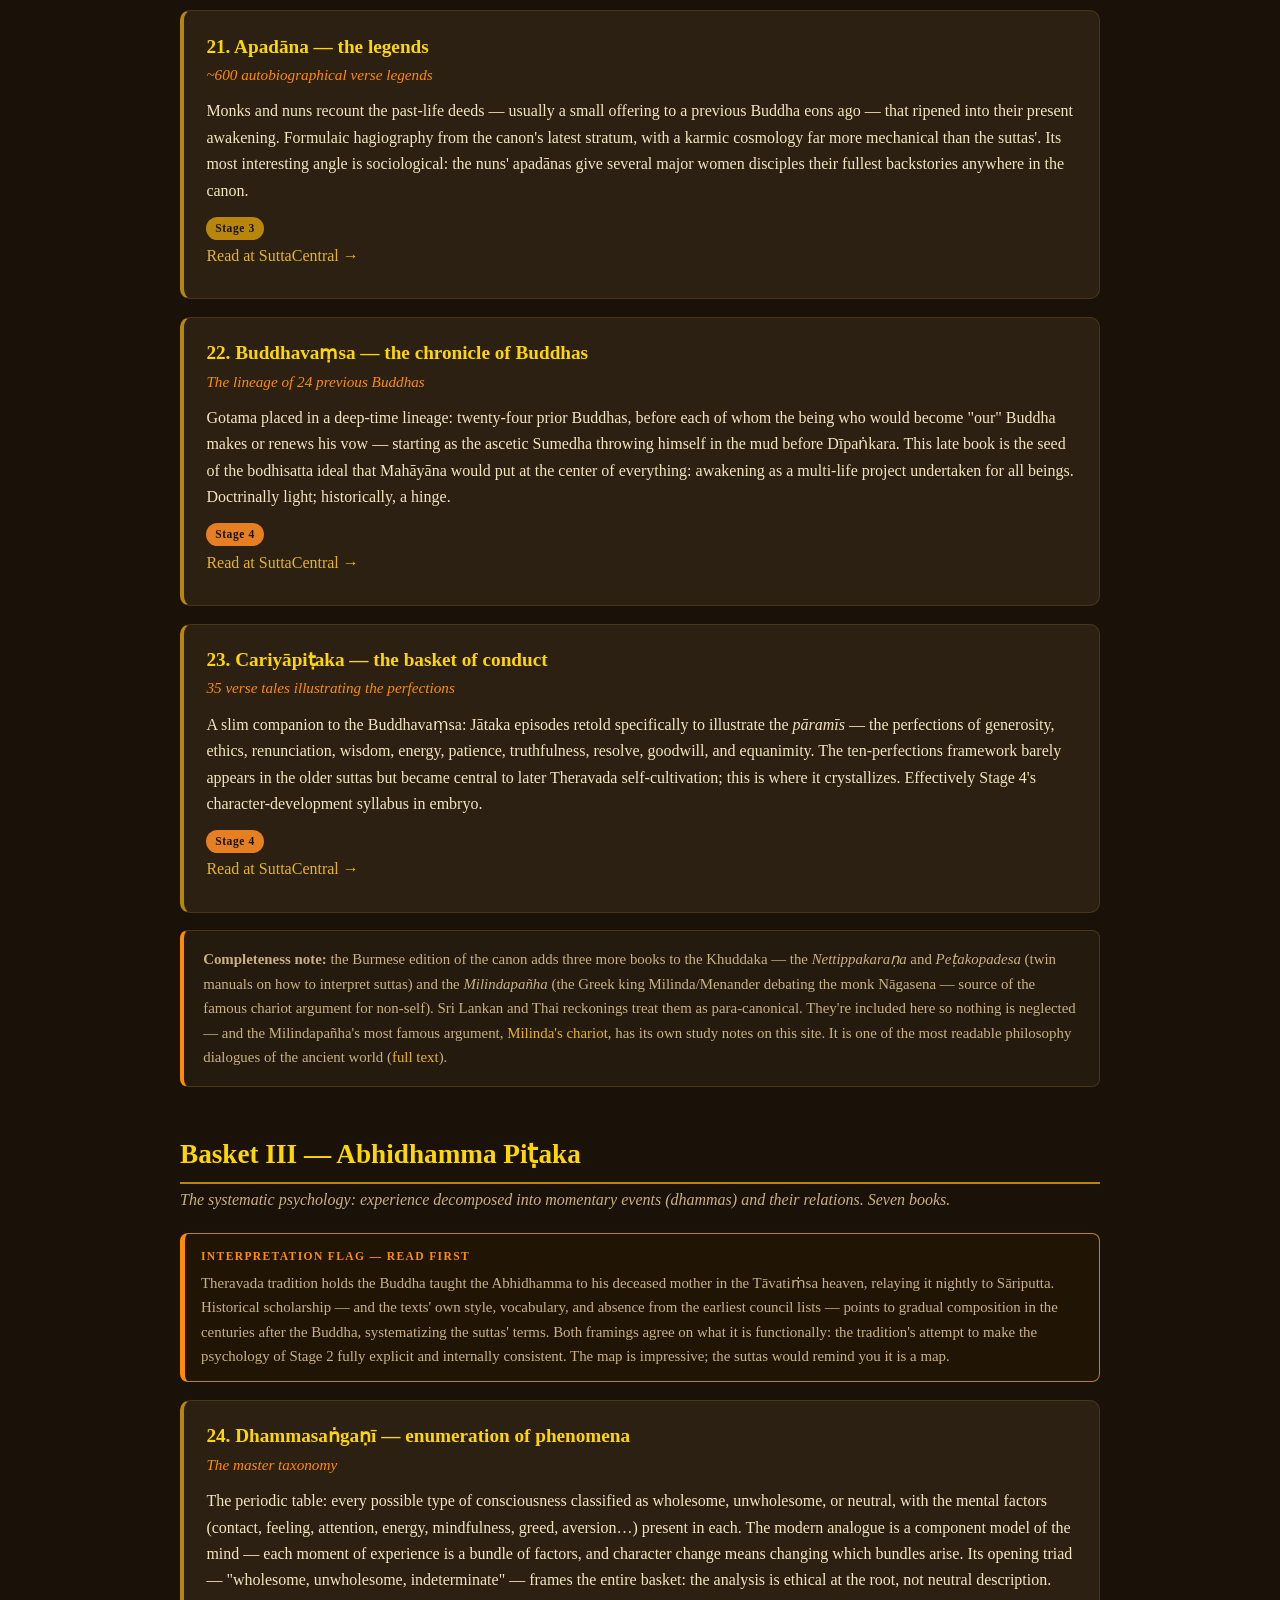
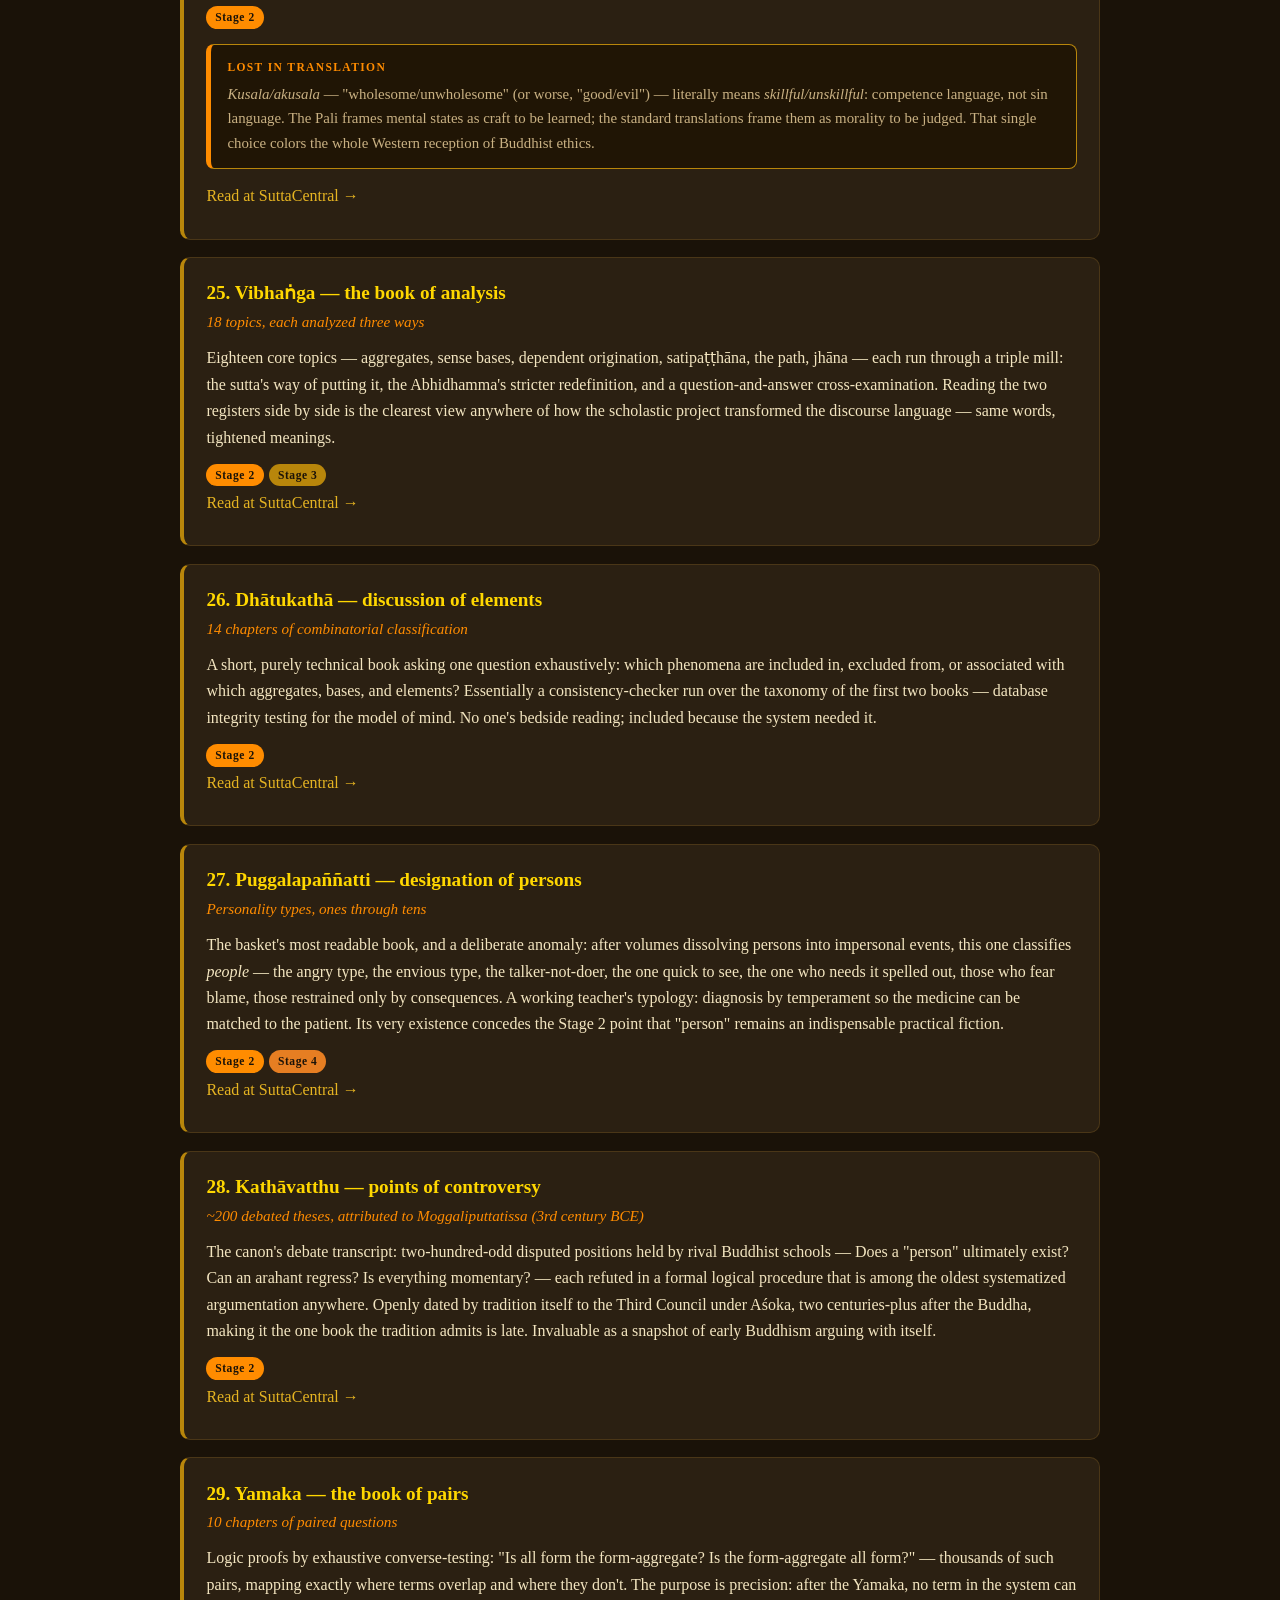
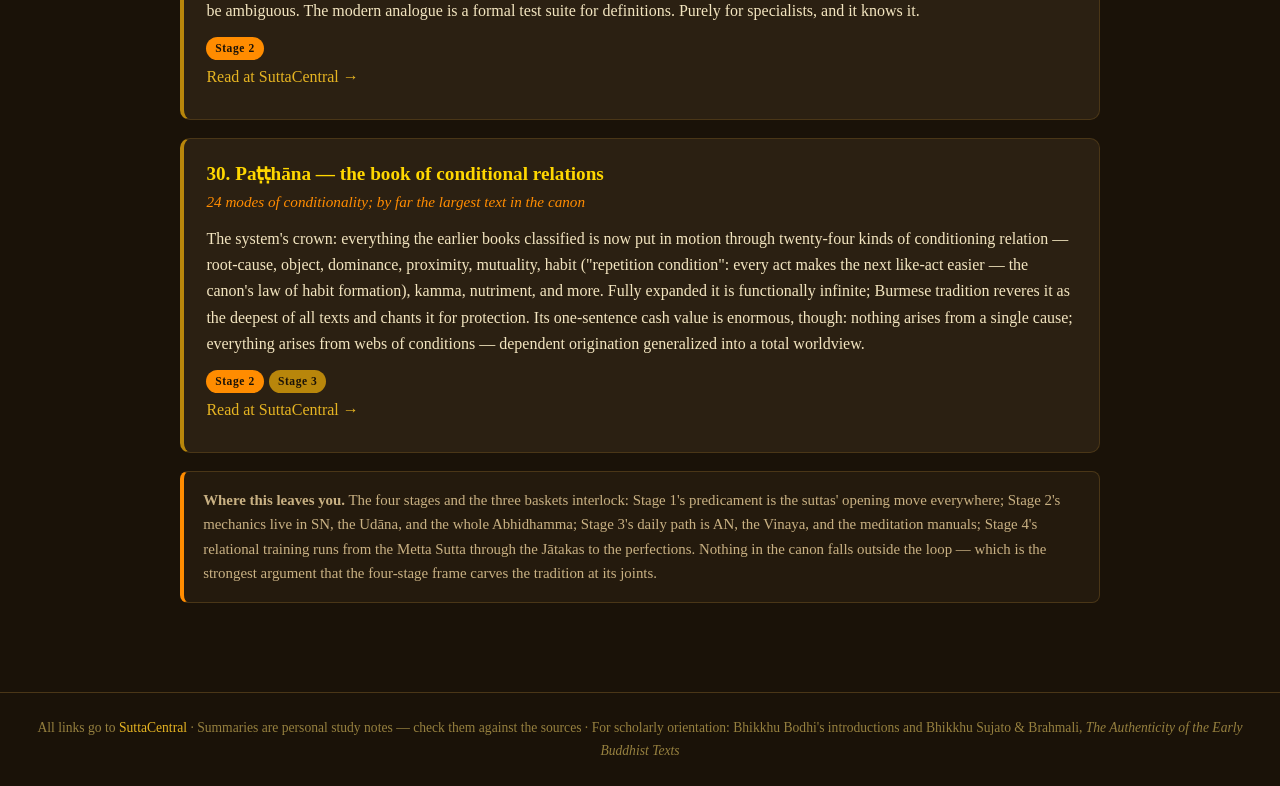
==== commit 3b559515: "Add historical context, PDF export, guided study, modern life lenses, Journey West - suttas-history." ====
--- a/canon.html
+++ b/canon.html
@@ -15,9 +15,13 @@
   <nav class="site-nav">
     <a href="index.html">Home</a>
     <a href="curriculum.html">Curriculum</a>
+    <a href="study.html">Guided Study</a>
     <a href="canon.html" class="active">The Canon</a>
     <a href="suttas.html">Sutta Library</a>
-    <a href="vinaya.html">Vinaya · 227 Rules</a>
+    <a href="vinaya.html">Vinaya</a>
+    <a href="themes.html">Modern Life</a>
+    <a href="journey.html">Journey West</a>
+    <a href="everything.html">Export PDF</a>
   </nav>
 </header>
 
--- a/css/styles.css
+++ b/css/styles.css
@@ -369,6 +369,67 @@
   padding: 1.5rem;
 }
 
+/* ---------- guided study ---------- */
+.unit {
+  background: var(--card);
+  border: 1px solid var(--border);
+  border-left: 4px solid var(--orange-deep);
+  border-radius: 10px;
+  padding: 1.2rem 1.4rem;
+  margin: 1.2rem 0;
+}
+.unit h3 { color: var(--gold); font-size: 1.2rem; margin-bottom: .2rem; }
+.unit .unit-why { color: var(--orange); font-style: italic; margin-bottom: .7rem; font-size: .95rem; }
+.unit h4 { color: var(--gold-soft); font-size: .8rem; text-transform: uppercase; letter-spacing: .1em; margin: .9rem 0 .3rem; }
+.unit ul.readings { list-style: none; margin: 0 0 .5rem 0; }
+.unit ul.readings li { margin-bottom: .3rem; display: flex; align-items: baseline; gap: .55rem; }
+.unit input[type="checkbox"] { accent-color: var(--orange); width: 1rem; height: 1rem; flex: 0 0 auto; transform: translateY(2px); }
+.unit p { color: var(--text-dim); font-size: .95rem; margin-bottom: .4rem; }
+
+.progress-wrap {
+  position: sticky; top: 0; z-index: 10;
+  background: var(--bg);
+  padding: .8rem 0 .6rem;
+  border-bottom: 1px solid var(--border);
+  margin-bottom: 1rem;
+}
+.progress-bar { height: 10px; background: var(--bg-soft); border: 1px solid var(--border); border-radius: 999px; overflow: hidden; }
+.progress-fill { height: 100%; width: 0; background: linear-gradient(90deg, var(--dark-yellow), var(--orange)); transition: width .3s; }
+.progress-label { color: var(--text-dim); font-size: .85rem; margin-top: .35rem; }
+
+/* ---------- print / PDF export ---------- */
+.print-btn {
+  display: inline-block;
+  font-family: inherit;
+  font-size: 1rem;
+  padding: .55rem 1.4rem;
+  background: linear-gradient(135deg, var(--gold-soft), var(--orange));
+  color: #1a1208;
+  font-weight: bold;
+  border: none;
+  border-radius: 999px;
+  cursor: pointer;
+}
+.print-btn:hover { filter: brightness(1.1); }
+
+@media print {
+  :root, :root * {
+    --bg: #fff; --bg-soft: #fff; --card: #fff; --card-hover: #fff;
+    --border: #bbb; --gold: #7a5a00; --gold-soft: #7a5a00; --dark-yellow: #7a5a00;
+    --orange: #a04a00; --orange-deep: #a04a00;
+    --text: #111; --text-dim: #333; --text-faint: #555;
+  }
+  body { background: #fff; }
+  nav.site-nav, .controls, .print-btn, .no-print, .progress-wrap { display: none !important; }
+  header.site-header { background: none; padding: 1rem 0; }
+  .site-header h1 { background: none; -webkit-background-clip: initial; -webkit-text-fill-color: initial; color: #7a5a00; }
+  a { color: #333; }
+  details.rule, .canon-book, .stage, .tnote, .note-box, .topic-card, .unit { break-inside: avoid; }
+  .cat-section h2, .basket-head { break-after: avoid; }
+  .stage-badge { background: #eee !important; color: #111; border: 1px solid #999; }
+  .rule-num { background: #ddd !important; color: #111; }
+}
+
 @media (max-width: 600px) {
   .site-header h1 { font-size: 1.7rem; }
   details.rule summary { flex-wrap: wrap; }
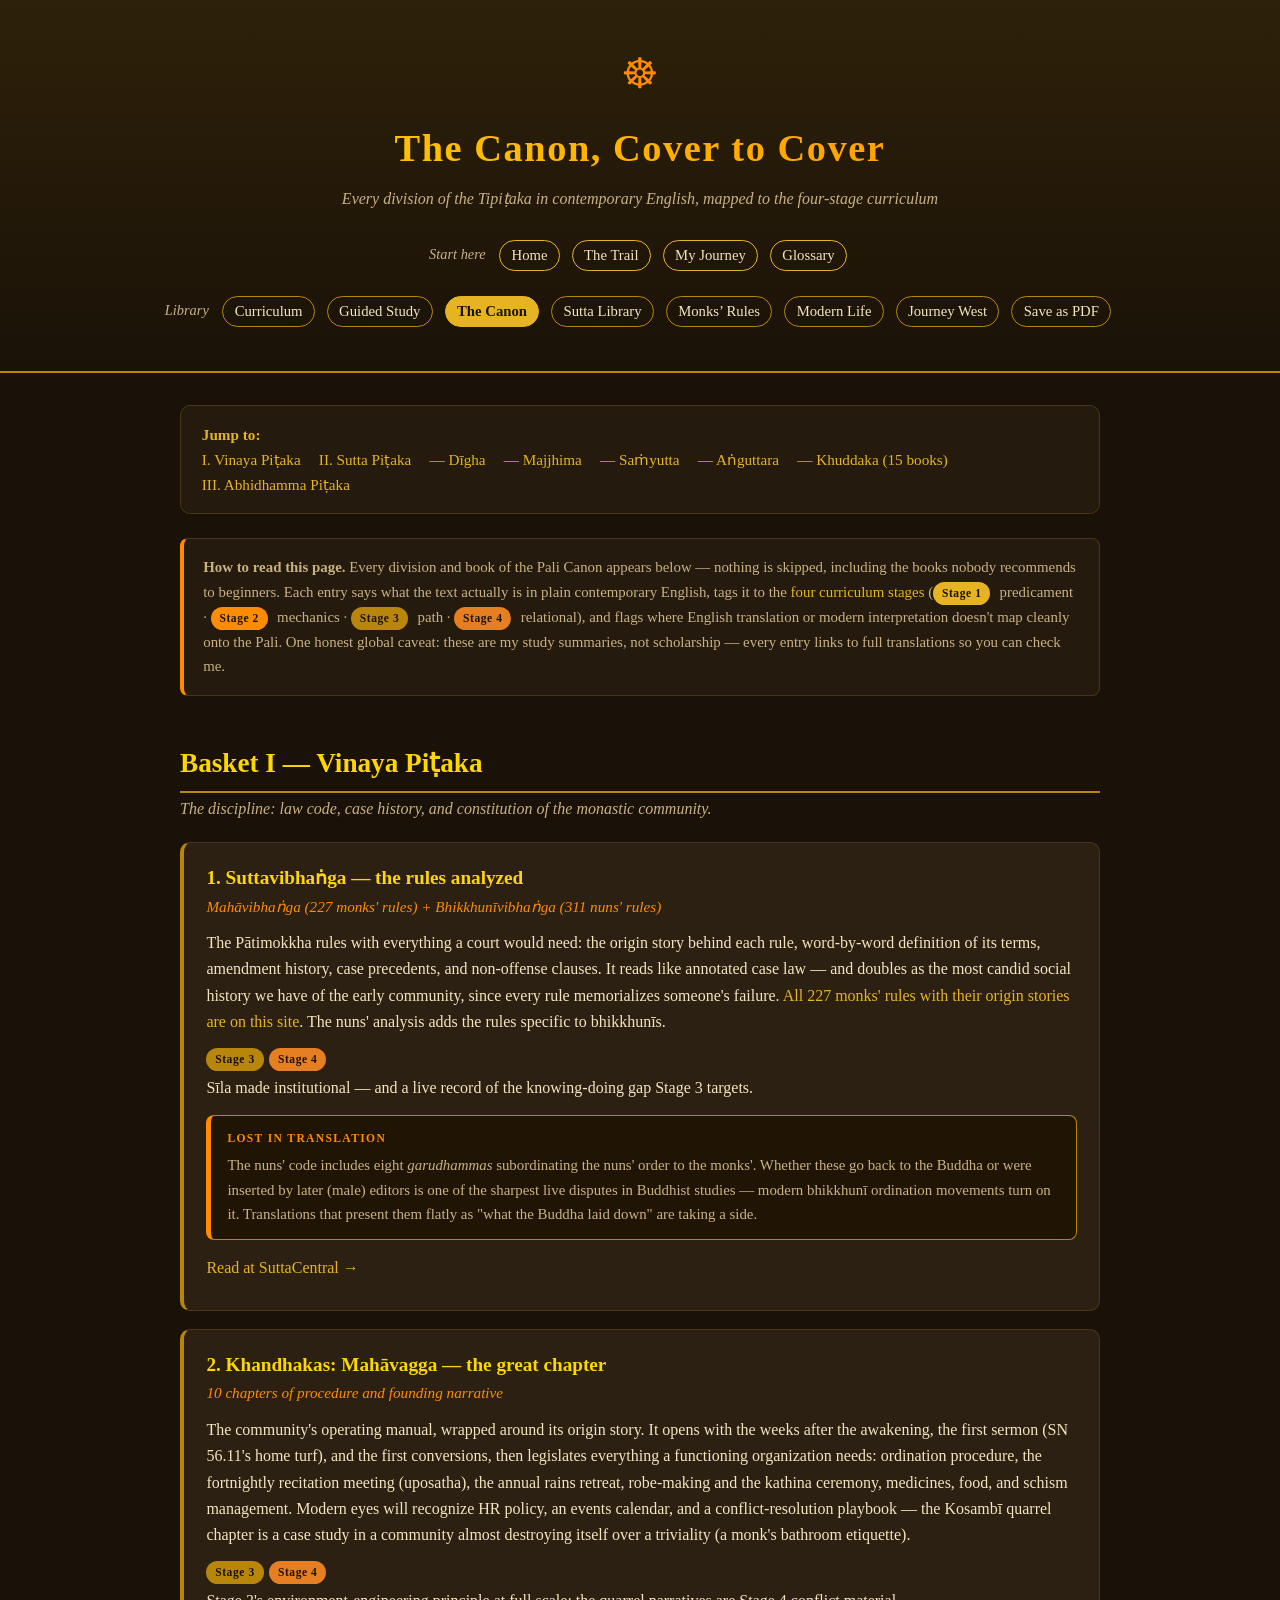
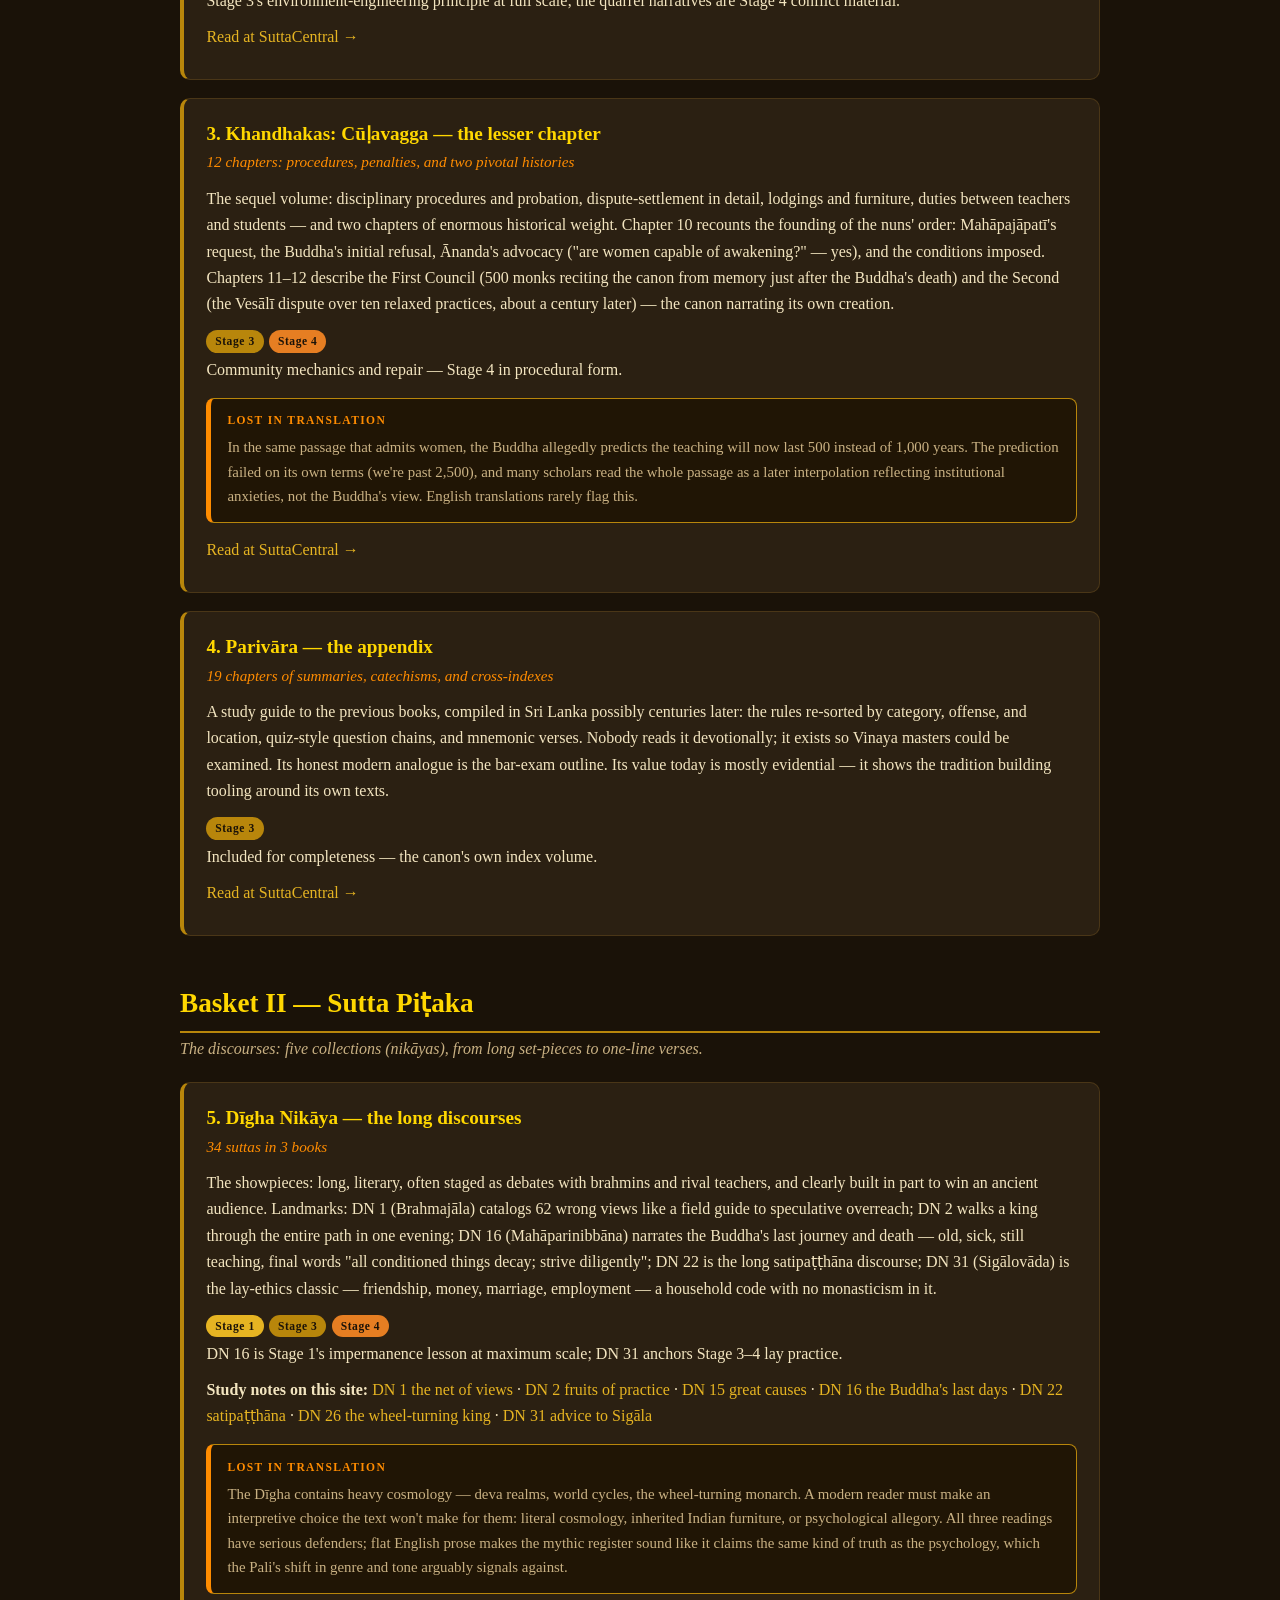
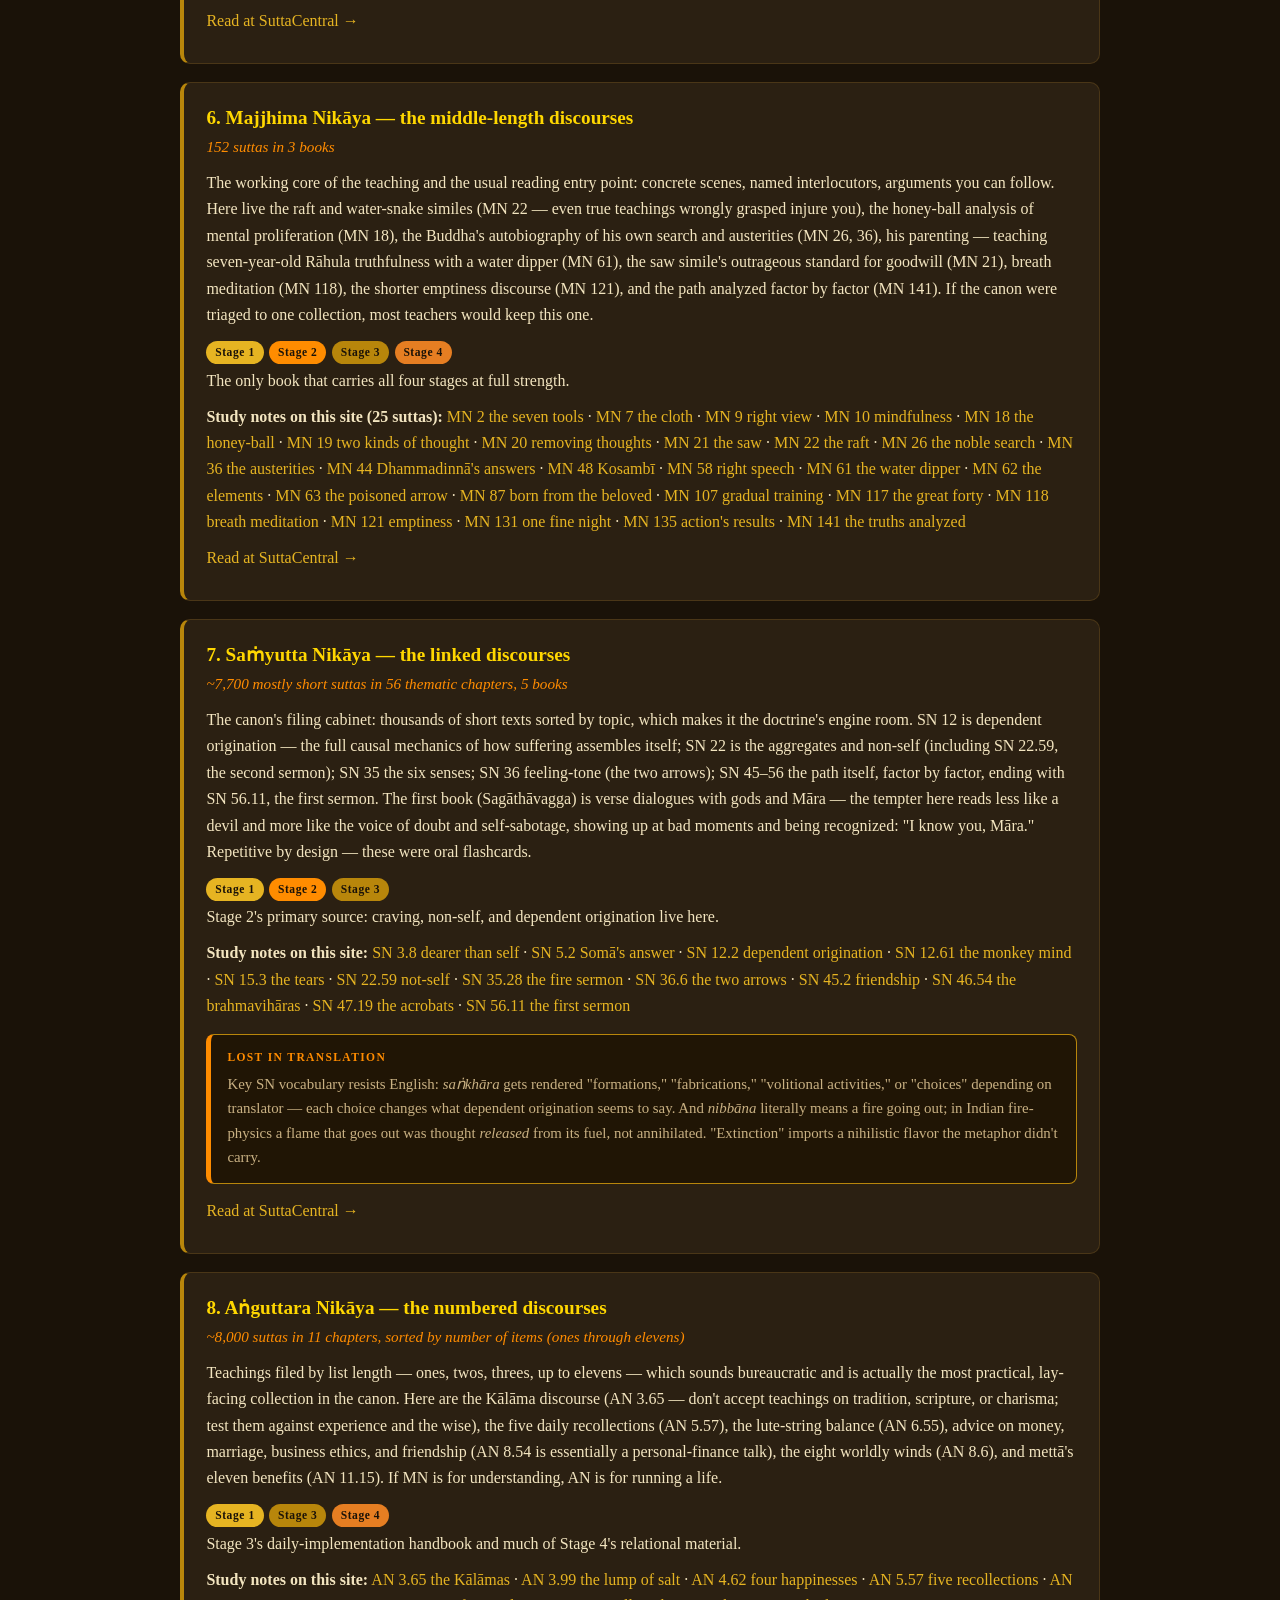
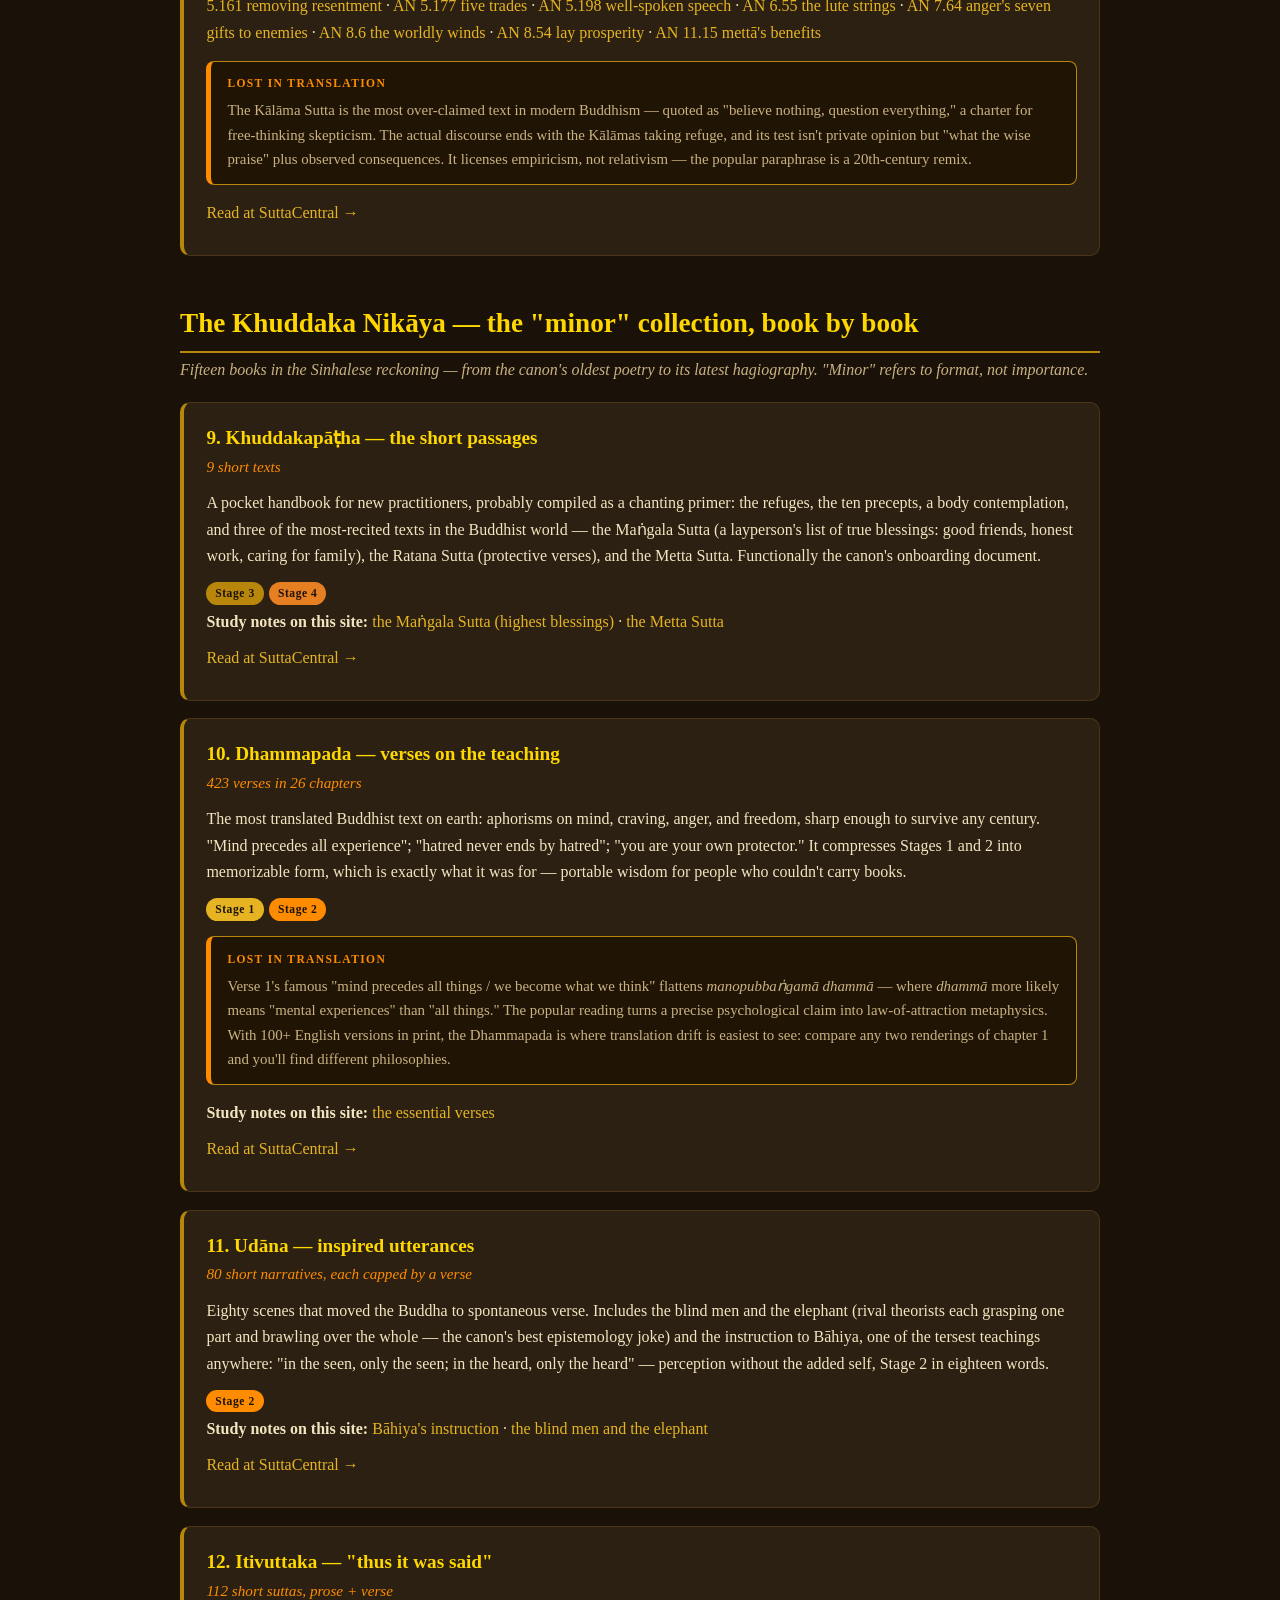
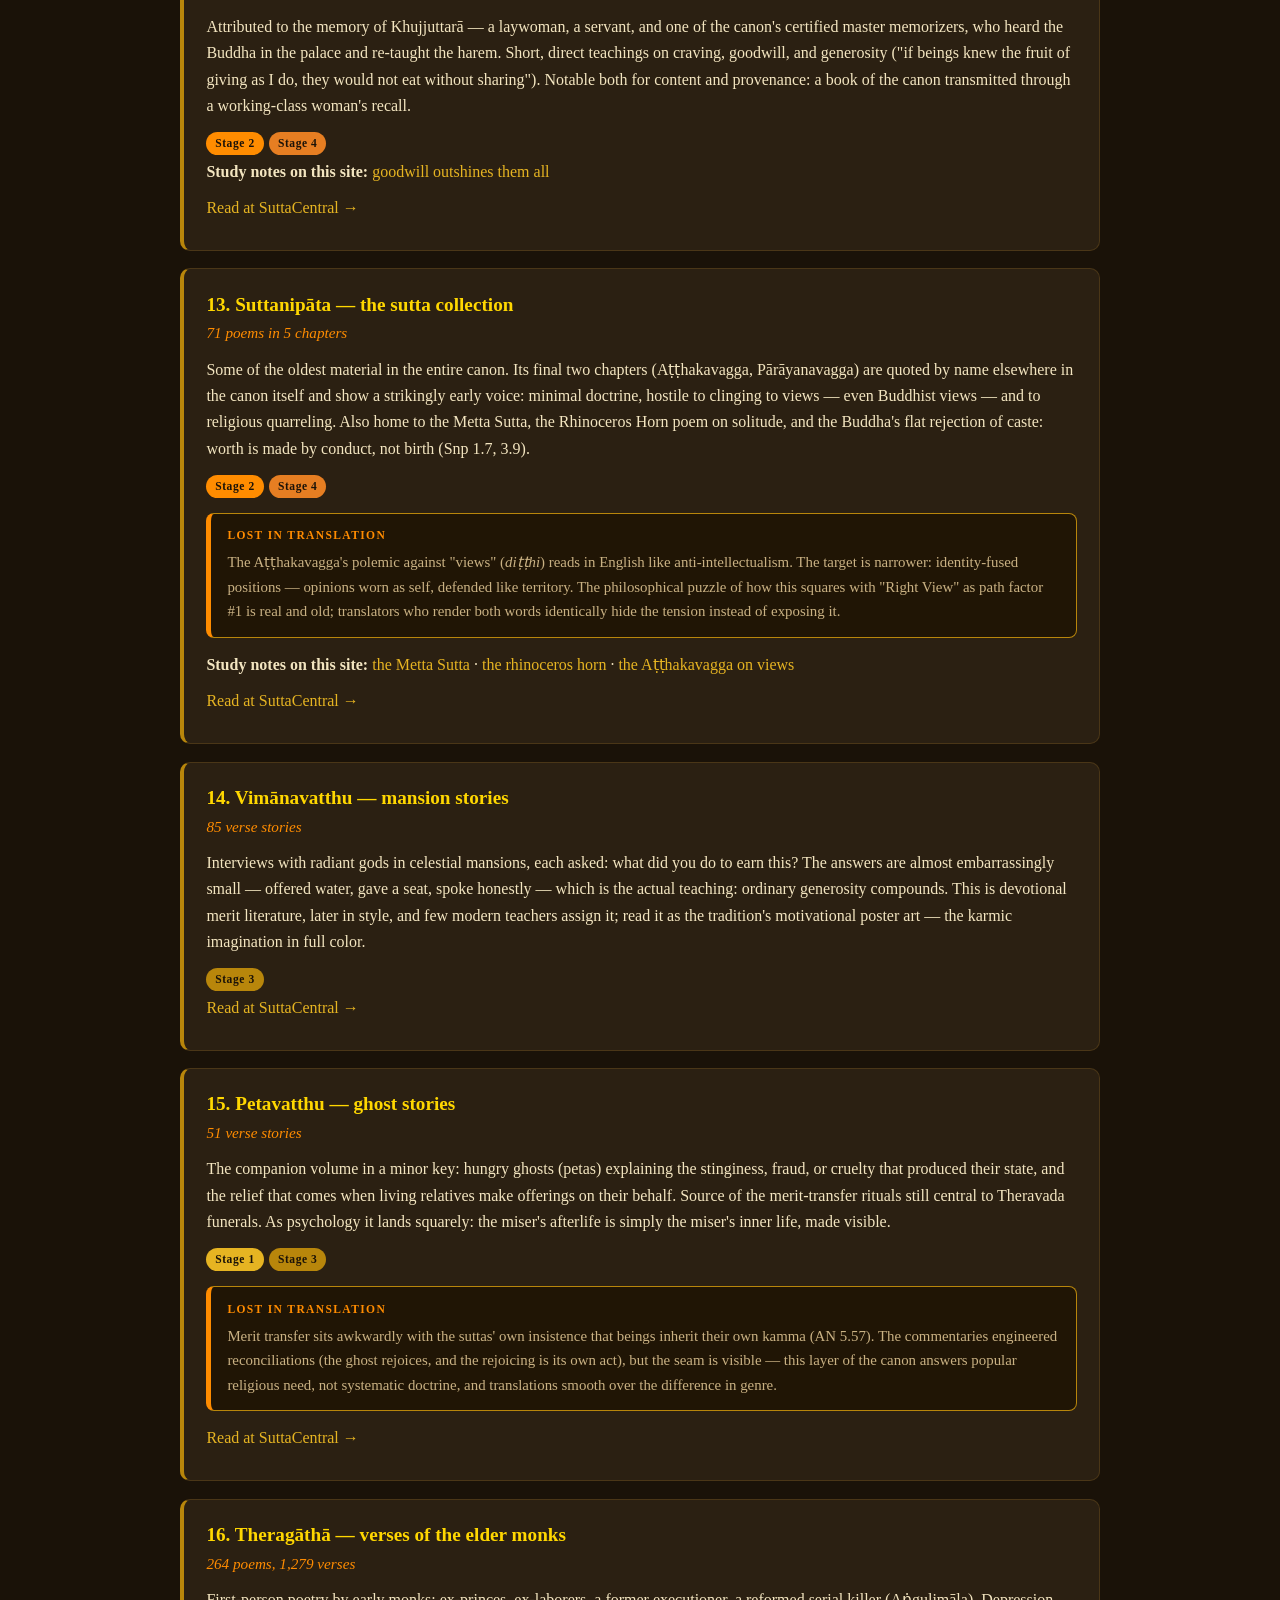
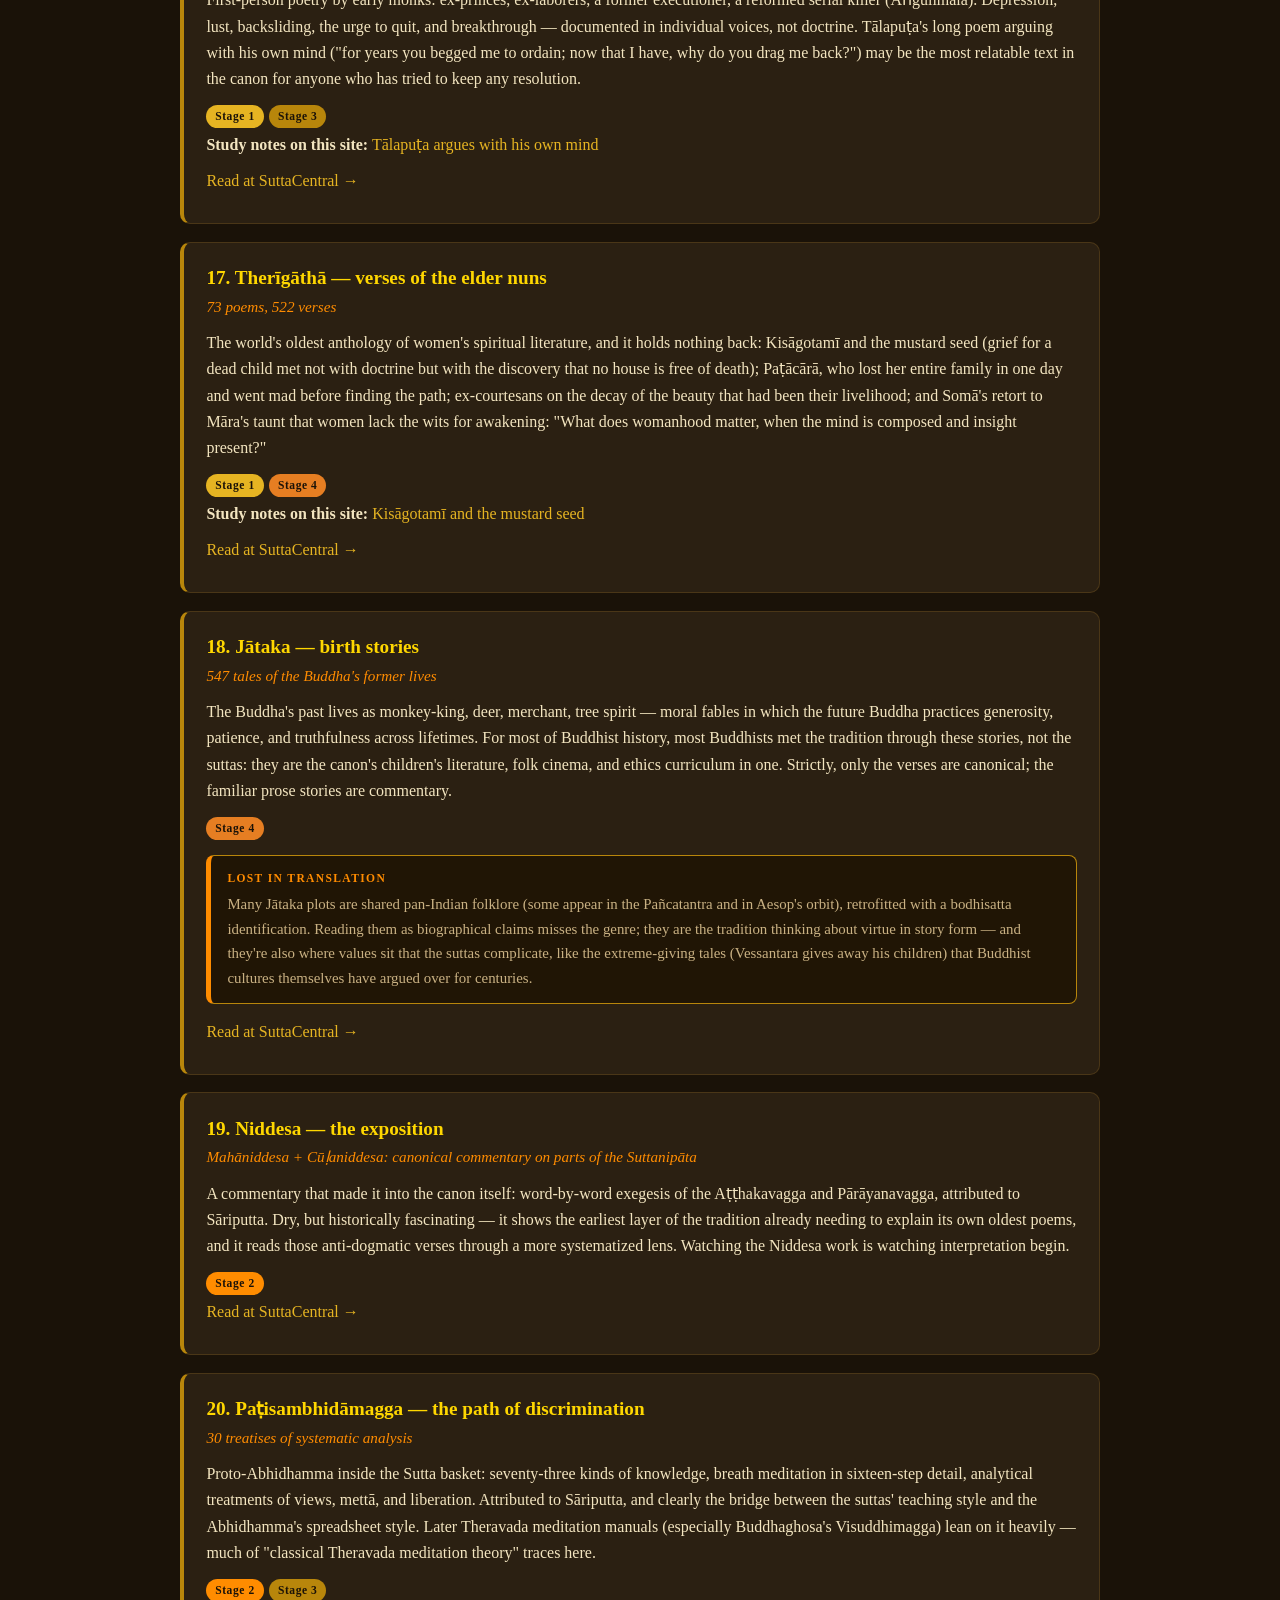
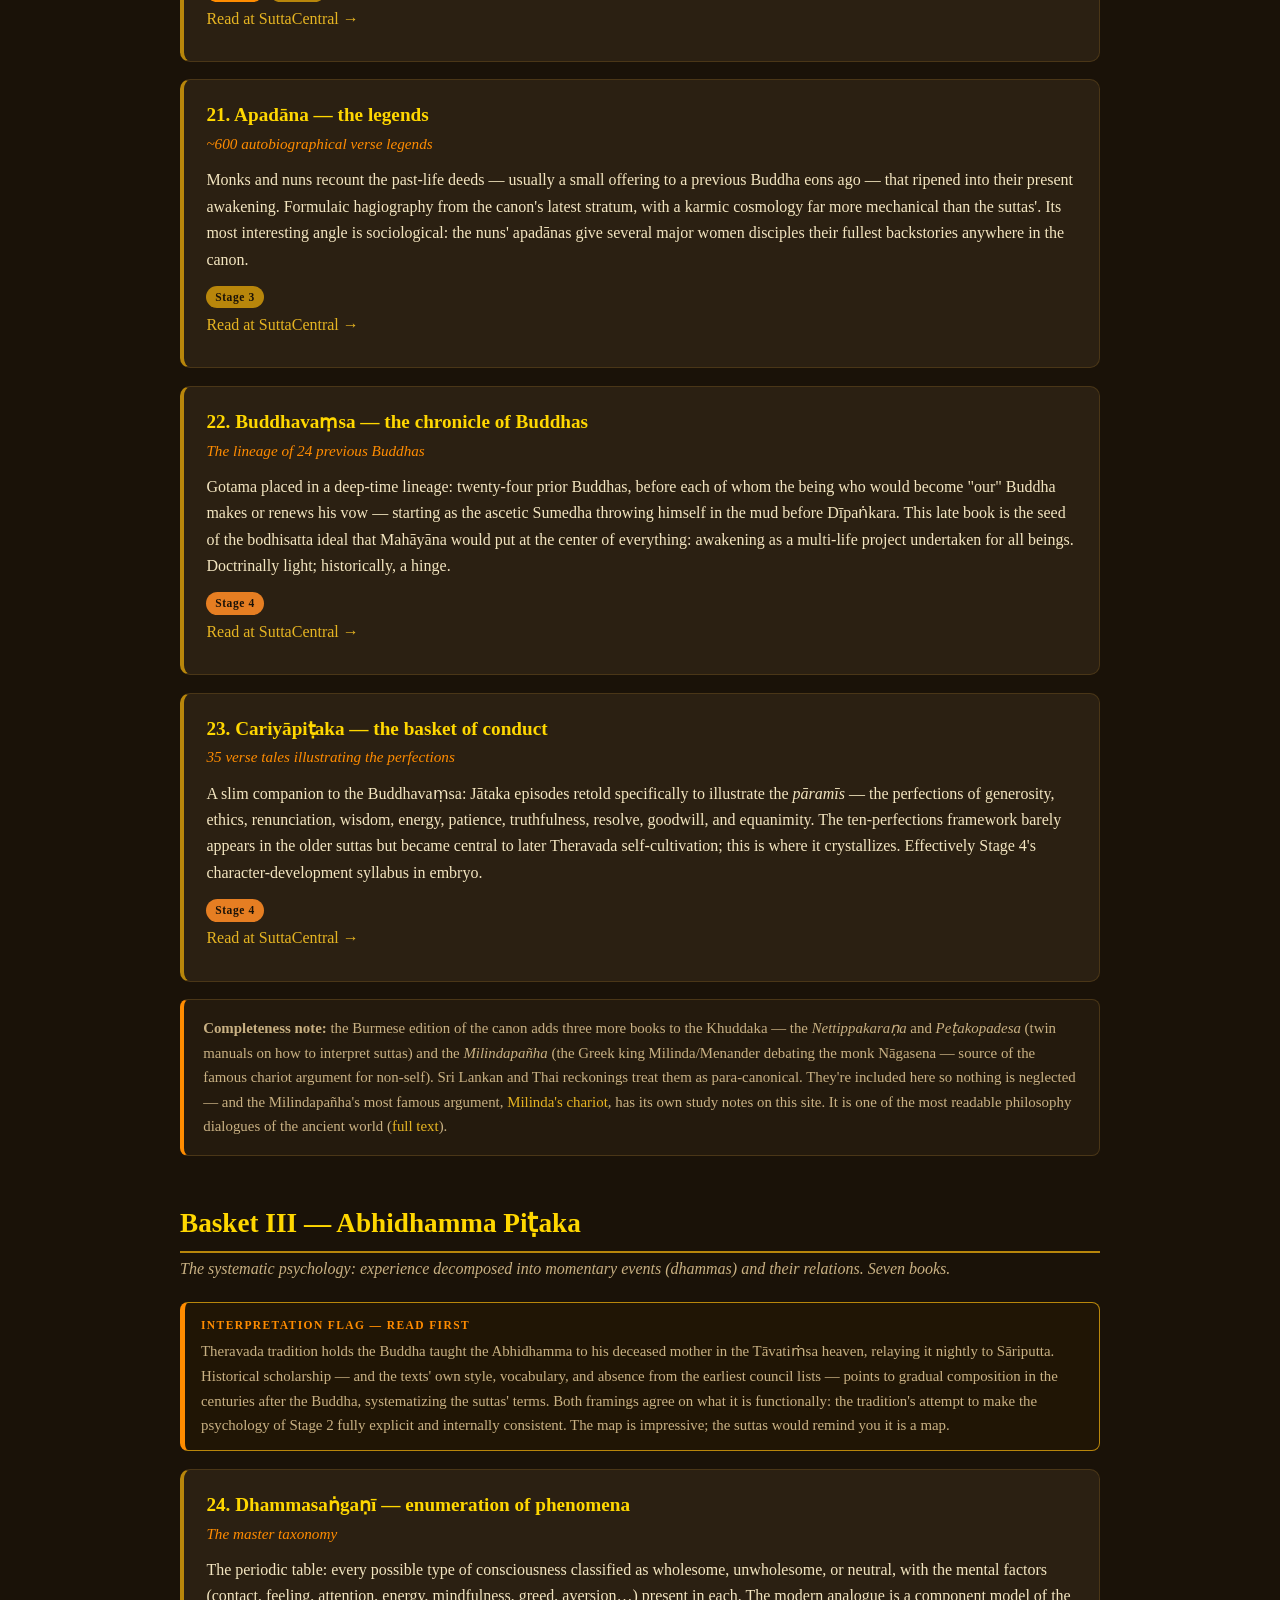
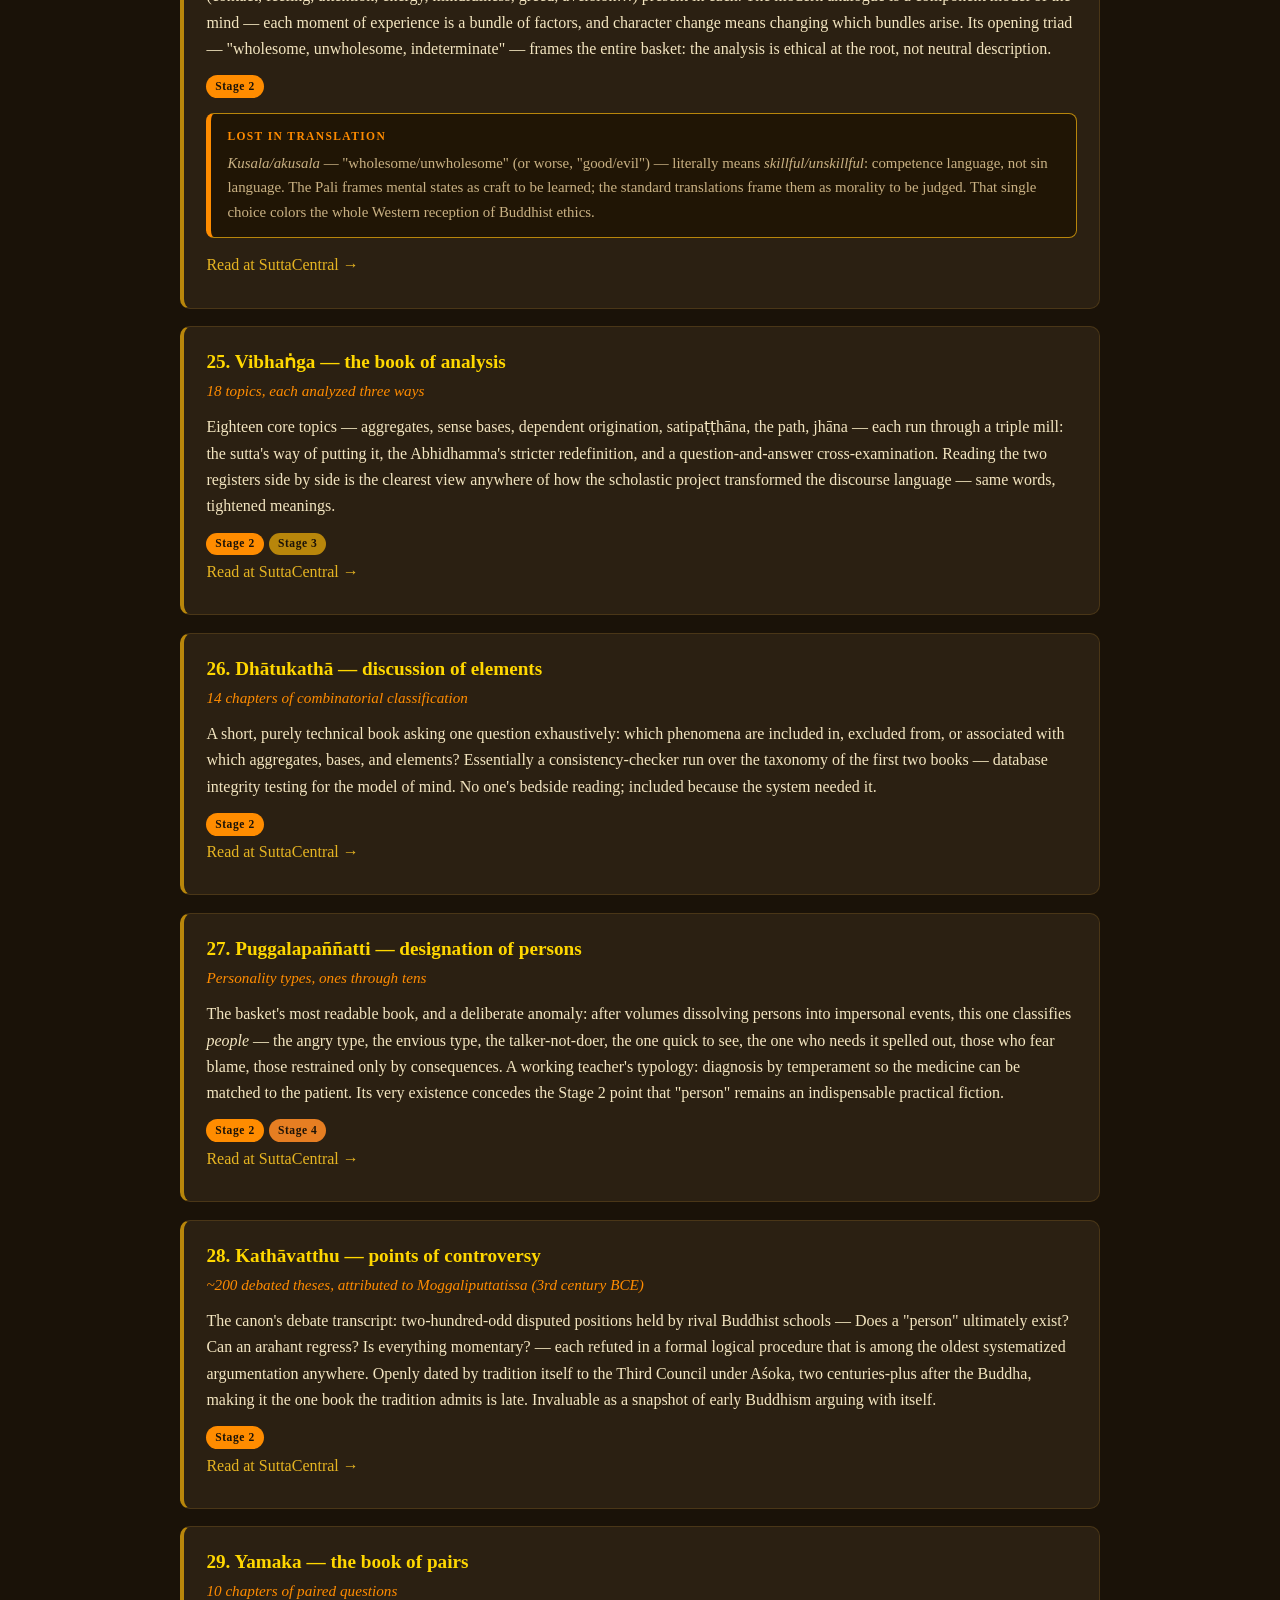
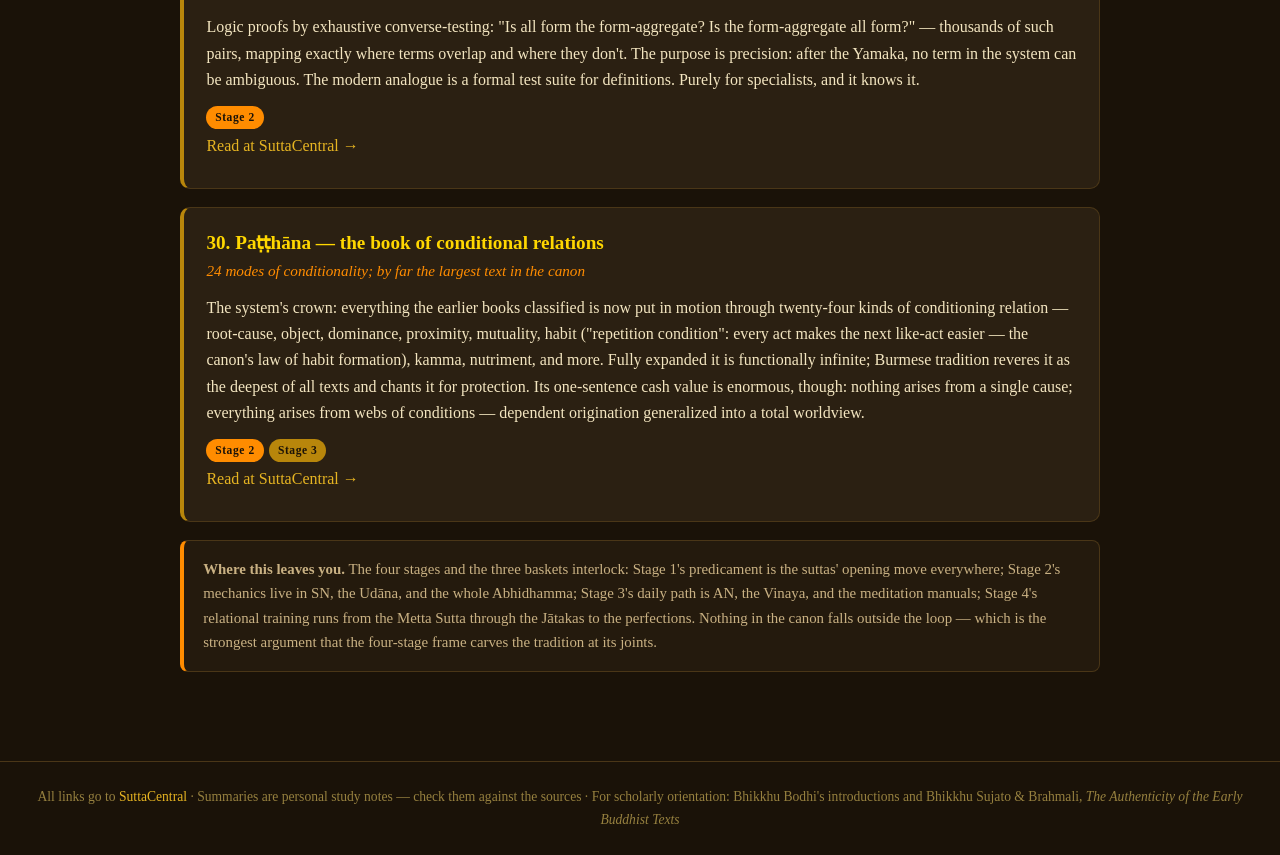
==== commit f2f64206: "Gamify the site: the Trail, points, titles, badges, My Journey, glossary New pages: trail.html (map," ====
--- a/canon.html
+++ b/canon.html
@@ -5,23 +5,27 @@
 <meta name="viewport" content="width=device-width, initial-scale=1.0">
 <title>The Canon, Cover to Cover — Buddhism Study</title>
 <link rel="stylesheet" href="css/styles.css">
+<link rel="stylesheet" href="css/game.css">
 </head>
 <body>
 
 <header class="site-header">
-  <span class="wheel">☸</span>
+  <span class="wheel" aria-hidden="true">☸</span>
   <h1>The Canon, Cover to Cover</h1>
   <p class="subtitle">Every division of the Tipiṭaka in contemporary English, mapped to the four-stage curriculum</p>
   <nav class="site-nav">
     <a href="index.html">Home</a>
+    <a href="trail.html">The Trail</a>
+    <a href="profile.html">My Journey</a>
+    <a href="glossary.html">Glossary</a>
     <a href="curriculum.html">Curriculum</a>
     <a href="study.html">Guided Study</a>
-    <a href="canon.html" class="active">The Canon</a>
+    <a href="canon.html" class="active" aria-current="page">The Canon</a>
     <a href="suttas.html">Sutta Library</a>
-    <a href="vinaya.html">Vinaya</a>
+    <a href="vinaya.html">Monks’ Rules</a>
     <a href="themes.html">Modern Life</a>
     <a href="journey.html">Journey West</a>
-    <a href="everything.html">Export PDF</a>
+    <a href="everything.html">Save as PDF</a>
   </nav>
 </header>
 
@@ -631,5 +635,9 @@
   <em>The Authenticity of the Early Buddhist Texts</em>
 </footer>
 
+<script src="js/data/game-config.js"></script>
+<script src="js/game.js"></script>
+<script src="js/site.js"></script>
+
 </body>
 </html>
--- a/css/styles.css
+++ b/css/styles.css
@@ -147,6 +147,7 @@
 
 #search {
   width: 100%;
+  min-height: 48px;
   padding: .65rem .9rem;
   font-size: 1rem;
   font-family: inherit;
@@ -157,14 +158,15 @@
   outline: none;
 }
 #search:focus { border-color: var(--gold); box-shadow: 0 0 0 2px rgba(255, 215, 0, .15); }
-#search::placeholder { color: var(--text-faint); }
-
-.cat-filters { display: flex; flex-wrap: wrap; gap: .4rem; margin-top: .7rem; }
+#search::placeholder { color: var(--text-dim); }
+
+.cat-filters { display: flex; flex-wrap: wrap; gap: .5rem; margin-top: .7rem; }
 
 .cat-filters button {
   font-family: inherit;
-  font-size: .82rem;
-  padding: .3rem .75rem;
+  font-size: .9rem;
+  min-height: 44px;
+  padding: .3rem .9rem;
   background: transparent;
   color: var(--text-dim);
   border: 1px solid var(--border);
@@ -231,6 +233,7 @@
 .rule-title .pali { color: var(--orange); font-weight: normal; font-style: italic; font-size: .92em; }
 
 .rule-body { padding: 0 1.1rem 1rem; border-top: 1px solid var(--border); }
+.rule-body h3,
 .rule-body h4 {
   color: var(--gold-soft);
   font-size: .8rem;
@@ -433,4 +436,15 @@
 @media (max-width: 600px) {
   .site-header h1 { font-size: 1.7rem; }
   details.rule summary { flex-wrap: wrap; }
-}
+  /* Full-size filter buttons in one row that slides sideways, so the bar that stays at the
+     top of the screen does not eat half a phone. The page itself never scrolls sideways. */
+  .cat-filters {
+    flex-wrap: nowrap;
+    overflow-x: auto;
+    padding: 4px 4px 8px;
+    margin-left: -4px;
+    margin-right: -4px;
+    scrollbar-width: thin;
+  }
+  .cat-filters button { flex: 0 0 auto; white-space: nowrap; }
+}
--- a/css/game.css
+++ b/css/game.css
@@ -0,0 +1,525 @@
+/* Shared game styles: buttons, panels, the strip under the header (HUD), toasts, award
+   buttons, the run display, the two-row navigation, Quiet Mode, Larger Text, reduced motion
+   and print. Contract: docs/GAME_CONTRACT.md, section 5. Linked after css/styles.css.
+   Colours come only from the variables in css/styles.css. Reading text uses --text. */
+
+/* ---------- focus: one clear 3px orange ring everywhere ---------- */
+a:focus-visible,
+button:focus-visible,
+summary:focus-visible,
+select:focus-visible,
+textarea:focus-visible,
+input:focus-visible,
+.btn:focus-visible,
+.award-btn:focus-visible {
+  outline: 3px solid var(--orange);
+  outline-offset: 2px;
+}
+/* A library card clips whatever reaches past its rounded corners, so its ring is drawn inside. */
+details.rule > summary:focus-visible { outline-offset: -3px; }
+
+/* ---------- small shared pieces ---------- */
+.sr-only {
+  position: absolute;
+  width: 1px;
+  height: 1px;
+  margin: -1px;
+  padding: 0;
+  border: 0;
+  overflow: hidden;
+  clip: rect(0, 0, 0, 0);
+  clip-path: inset(50%);
+  white-space: nowrap;
+}
+
+/* A picture used as an icon. Give the <img> a width and height so that a picture
+   which has not arrived never moves the layout. js/site.js hides one that cannot load. */
+.icon-img {
+  display: inline-block;
+  flex: 0 0 auto;
+  vertical-align: middle;
+  max-width: 100%;
+}
+.icon-img:not([width]) { width: 2rem; height: 2rem; }
+.icon-img[hidden] { display: none; }
+
+.points {
+  font-size: .875rem;
+  font-weight: normal;
+  color: var(--text-dim);
+}
+
+/* ---------- buttons ---------- */
+.btn {
+  display: inline-flex;
+  align-items: center;
+  justify-content: center;
+  gap: .55rem;
+  min-height: 48px;
+  min-width: 48px;
+  padding: .55rem 1.3rem;
+  border: 2px solid transparent;
+  border-radius: 10px;
+  background: transparent;
+  color: var(--text);
+  font-family: inherit;
+  font-size: 1.125rem;
+  font-weight: bold;
+  line-height: 1.25;
+  text-align: center;
+  text-decoration: none;
+  cursor: pointer;
+  transition: background .15s, border-color .15s, color .15s;
+}
+
+.btn-primary {
+  background: var(--gold);
+  border-color: var(--gold);
+  color: #1a1208;
+}
+.btn-primary:hover { background: var(--gold-soft); border-color: var(--gold-soft); color: #1a1208; }
+/* small points text on a gold button stays dark, never dim cream on gold */
+.btn-primary .points { color: #1a1208; }
+
+.btn-plain {
+  background: transparent;
+  border-color: var(--gold-soft);
+  color: var(--text);
+}
+.btn-plain:hover { background: var(--card-hover); border-color: var(--gold); color: var(--text); }
+
+.btn-link {
+  padding-left: .4rem;
+  padding-right: .4rem;
+  color: var(--gold-soft);
+  font-weight: normal;
+  text-decoration: underline;
+  text-underline-offset: .2em;
+}
+.btn-link:hover { color: var(--gold); }
+
+.btn[disabled],
+.btn[aria-disabled="true"] {
+  cursor: default;
+  background: transparent;
+  border-color: var(--border);
+  color: var(--text-dim);
+}
+
+/* ---------- panels ---------- */
+.panel {
+  background: var(--card);
+  border: 1px solid var(--border);
+  border-radius: 12px;
+  padding: 1.25rem 1.4rem;
+  color: var(--text);
+  font-size: 1.125rem;
+  line-height: 1.65;
+}
+.panel-gold { border-left: 5px solid var(--gold); }
+
+/* ---------- navigation: two labelled rows ---------- */
+nav.site-nav.nav-rows {
+  display: block;
+  margin-top: .9rem;
+}
+
+/* Each row is a centred line of pills. Where the browser can, lines are balanced,
+   so a row never wraps to leave one pill alone. */
+.nav-row {
+  display: block;
+  text-align: center;
+  text-wrap: balance;
+}
+
+.nav-label {
+  display: inline-block;
+  vertical-align: middle;
+  margin-right: .35rem;
+  color: var(--text-dim);
+  font-size: .9rem;
+  font-style: italic;
+}
+
+/* The link is the 48px target. The pill drawn inside it is smaller, to keep the rows compact.
+   The margin, with the space between two links, keeps 8px between one target and the next,
+   side by side and from one wrapped line to the line below. */
+nav.site-nav .nav-row a {
+  display: inline-flex;
+  vertical-align: middle;
+  align-items: center;
+  justify-content: center;
+  min-height: 48px;
+  min-width: 48px;
+  margin: 4px 2.5px;
+  padding: 0 .1rem;
+  border: 0;
+  border-radius: 10px;
+  background: transparent;
+  color: var(--text);
+  font-size: .92rem;
+  transition: none;
+}
+
+.nav-pill {
+  display: block;
+  padding: .3rem .7rem;
+  border: 1px solid var(--dark-yellow);
+  border-radius: 999px;
+  line-height: 1.3;
+  white-space: nowrap;
+  transition: background .15s, color .15s, border-color .15s;
+}
+
+.nav-row-start .nav-pill { border-color: var(--gold-soft); }
+
+/* The ring stays inside the link's own 48px box, clear of the rows above and below. */
+nav.site-nav .nav-row a:focus-visible { outline-offset: -3px; }
+
+nav.site-nav .nav-row a:hover { background: transparent; color: var(--gold); }
+nav.site-nav .nav-row a:hover .nav-pill { border-color: var(--gold); background: var(--card-hover); }
+
+nav.site-nav .nav-row a.active { background: transparent; color: #1a1208; }
+nav.site-nav .nav-row a.active .nav-pill {
+  background: var(--gold-soft);
+  border-color: var(--gold-soft);
+  color: #1a1208;
+  font-weight: bold;
+}
+
+/* The Library row folds away behind a button on narrow screens (see the narrow-screen rules
+   below). On wide screens the button is not drawn and the row is always shown. */
+.nav-fold { display: none; }
+.nav-fold-mark {
+  display: block;
+  flex: 0 0 auto;
+  width: .5rem;
+  height: .5rem;
+  margin-top: -.25rem;
+  border-right: 2px solid currentColor;
+  border-bottom: 2px solid currentColor;
+  transform: rotate(45deg);
+}
+.nav-fold[aria-expanded="true"] .nav-fold-mark { margin-top: .25rem; transform: rotate(-135deg); }
+
+/* ---------- the strip under the header (HUD) ---------- */
+.hud[hidden] { display: none; }
+.hud {
+  background: var(--bg-soft);
+  border-bottom: 1px solid var(--border);
+  padding: .5rem 1.25rem;
+  color: var(--text);
+  font-size: 1rem;
+  line-height: 1.4;
+}
+
+.hud-inner {
+  display: flex;
+  flex-wrap: wrap;
+  align-items: center;
+  gap: .5rem 1.25rem;
+  max-width: 1100px;
+  margin: 0 auto;
+}
+
+.hud-title {
+  display: flex;
+  align-items: center;
+  gap: .7rem;
+  min-width: 0;
+}
+.hud-kicker { color: var(--text-dim); font-size: .9rem; }
+.hud-rank { display: block; color: var(--gold); font-size: 1.1rem; font-weight: bold; }
+.hud-compact .hud-rank { display: inline; font-size: 1rem; }
+.hud-total { display: block; }
+
+.hud-progress { flex: 1 1 8rem; min-width: 8rem; }
+.hud-run { flex: 0 1 auto; max-width: 15rem; }
+.hud-run.run-away { max-width: 17rem; }
+.hud-bar {
+  height: 10px;
+  background: var(--bg);
+  border: 1px solid var(--dark-yellow);
+  border-radius: 999px;
+  overflow: hidden;
+}
+.hud-bar-fill {
+  display: block;
+  height: 100%;
+  background: linear-gradient(90deg, var(--dark-yellow), var(--gold));
+  border-radius: 999px;
+}
+.hud-words { margin-top: .3rem; color: var(--text); font-size: .9rem; }
+.hud-enough { color: var(--gold); font-size: 1.15rem; font-weight: bold; }
+
+.hud-continue {
+  display: inline-flex;
+  align-items: center;
+  justify-content: center;
+  flex: 0 1 auto;
+  min-height: 48px;
+  min-width: 48px;
+  max-width: 21rem;
+  margin-left: auto;
+  padding: .35rem 1rem;
+  border: 2px solid var(--gold-soft);
+  border-radius: 10px;
+  background: var(--card);
+  color: var(--text);
+  font-size: 1rem;
+  font-weight: bold;
+  line-height: 1.3;
+  text-align: center;
+}
+.hud-continue:hover { background: var(--card-hover); border-color: var(--gold); color: var(--text); }
+
+.hud-note {
+  max-width: 1100px;
+  margin: .4rem auto .1rem;
+  color: var(--text);
+  font-size: .95rem;
+}
+
+/* ---------- the run display: lute strings and a few words ---------- */
+.run {
+  color: var(--text);
+  font-size: .9rem;
+  line-height: 1.4;
+}
+.run:empty { display: none; }
+
+.run-label { display: block; color: var(--text-dim); }
+/* "In Tune" is a link: a 48px target that does not push the strings away */
+.run-link {
+  display: inline-flex;
+  align-items: center;
+  min-height: 48px;
+  min-width: 48px;
+  margin: -13px 0;
+  color: var(--gold-soft);
+  text-decoration: underline;
+  text-underline-offset: .2em;
+  white-space: nowrap;
+}
+.run-link:hover { color: var(--gold); }
+
+.run-line {
+  display: flex;
+  align-items: center;
+  gap: .65rem;
+  margin-top: .2rem;
+}
+
+.run-strings {
+  display: inline-flex;
+  flex: 0 0 auto;
+  align-items: center;
+  gap: 5px;
+  height: 26px;
+  padding: 0 6px;
+  border-top: 2px solid var(--dark-yellow);
+  border-bottom: 2px solid var(--dark-yellow);
+}
+/* Strings run from bar to bar. Not lit: a thin dotted line. Lit: a thick, solid, gold one.
+   Shape as well as colour. */
+.run-string {
+  display: block;
+  width: 0;
+  height: 22px;
+  border-left: 2px dotted var(--text-faint);
+}
+.run-string.is-lit {
+  width: 4px;
+  border-left: 0;
+  border-radius: 2px;
+  background: var(--gold);
+}
+.run-words { color: var(--text); }
+.run-away .run-words { display: block; max-width: 26rem; }
+
+/* ---------- award buttons ---------- */
+.award-btn {
+  display: inline-flex;
+  flex-wrap: wrap;
+  align-items: center;
+  justify-content: center;
+  gap: 0 .35rem;
+  min-height: 48px;
+  min-width: 48px;
+  margin-top: .9rem;
+  padding: .45rem 1.1rem;
+  border: 2px solid var(--gold-soft);
+  border-radius: 10px;
+  background: var(--bg-soft);
+  color: var(--text);
+  font-family: inherit;
+  font-size: 1rem;
+  font-weight: bold;
+  line-height: 1.3;
+  text-align: center;
+  cursor: pointer;
+}
+.award-btn:hover { background: var(--card-hover); border-color: var(--gold); }
+.award-btn .points { font-size: .875rem; }
+.award-btn[disabled],
+.award-btn[aria-disabled="true"] {
+  cursor: default;
+  background: transparent;
+  border-style: dashed;
+  border-color: var(--dark-yellow);
+  color: var(--text);
+}
+.award-btn[disabled]:hover,
+.award-btn[aria-disabled="true"]:hover { background: transparent; border-color: var(--dark-yellow); }
+.award-tick { color: var(--gold); margin-right: .1rem; }
+
+/* ---------- toasts: calm, one line, at the foot of the window ---------- */
+.toast-region {
+  position: fixed;
+  left: 50%;
+  bottom: 1rem;
+  z-index: 1000;
+  display: flex;
+  flex-direction: column;
+  align-items: center;
+  gap: .5rem;
+  width: calc(100% - 2rem);
+  max-width: 36rem;
+  transform: translateX(-50%);
+  pointer-events: none;
+}
+
+.toast {
+  display: flex;
+  align-items: center;
+  gap: .65rem;
+  max-width: 100%;
+  padding: .65rem 1.1rem;
+  border: 1px solid var(--dark-yellow);
+  border-left: 5px solid var(--gold);
+  border-radius: 12px;
+  background: var(--card);
+  box-shadow: 0 6px 22px rgba(0, 0, 0, .55);
+  color: var(--text);
+  font-size: 1.05rem;
+  line-height: 1.4;
+  animation: toast-in .5s ease both;
+  transition: opacity .5s ease;
+}
+.toast.is-leaving { opacity: 0; }
+
+@keyframes toast-in {
+  from { opacity: 0; }
+  to { opacity: 1; }
+}
+
+/* ---------- narrow screens ---------- */
+/* The Library row sits behind a real button. The button is a 48px target with a pill drawn
+   inside it, like the links. Closed, the row is not drawn at all, so Tab skips it. */
+@media (max-width: 699.98px) {
+  .nav-fold {
+    display: inline-flex;
+    align-items: center;
+    justify-content: center;
+    min-height: 48px;
+    min-width: 48px;
+    margin: 4px 0;
+    padding: 0 .1rem;
+    border: 0;
+    border-radius: 10px;
+    background: transparent;
+    color: var(--text);
+    font-family: inherit;
+    font-size: .92rem;
+    cursor: pointer;
+  }
+  .nav-fold .nav-pill {
+    display: flex;
+    align-items: center;
+    gap: .55rem;
+    padding: .3rem .9rem;
+  }
+  .nav-fold:hover .nav-pill { border-color: var(--gold); background: var(--card-hover); color: var(--gold); }
+  .nav-fold:focus-visible { outline-offset: -3px; }
+  .nav-fold[aria-expanded="true"] .nav-pill { border-color: var(--gold-soft); }
+  .nav-fold + .nav-row .nav-label { display: none; }
+  .nav-row.is-folded { display: none; }
+}
+
+@media (max-width: 640px) {
+  /* The rows reach a little into the header's side padding, so more pills fit on a line. */
+  nav.site-nav.nav-rows { margin-top: .6rem; margin-left: -.75rem; margin-right: -.75rem; }
+  .nav-label { display: block; margin: 0; line-height: 1.3; }
+  /* The pill gives a little of its padding to the space between targets, so a row is no wider. */
+  nav.site-nav .nav-row a { margin: 4px 2.2px; padding: 0; }
+  .nav-pill { padding: .3rem .46rem; }
+
+  .hud { padding: .6rem 1rem; }
+  .hud-inner { gap: .6rem 1rem; }
+  .hud-progress { flex: 1 1 100%; }
+  .hud-run { flex: 1 1 100%; max-width: none; }
+  .hud-compact .hud-title { flex: 1 1 100%; }
+  .hud-continue { flex: 1 1 100%; max-width: none; margin-left: 0; }
+
+  .award-btn { width: 100%; }
+  .toast { font-size: 1rem; }
+}
+
+/* ---------- Quiet Mode: no points, titles, badges or run display anywhere ---------- */
+html.quiet .points,
+html.quiet .game-only,
+html.quiet .run,
+html.quiet .toast-region {
+  display: none !important;
+}
+
+/* ---------- Larger Text: bigger, roomier, and a clean system sans-serif on cards ---------- */
+html.large-text .panel {
+  font-family: system-ui, -apple-system, "Segoe UI", Roboto, "Helvetica Neue", Arial, sans-serif;
+  font-size: 1.35rem;
+  line-height: 1.8;
+  letter-spacing: .01em;
+  padding: 1.6rem 1.7rem;
+}
+html.large-text .panel p + p { margin-top: 1em; }
+html.large-text .btn {
+  min-height: 56px;
+  padding: .7rem 1.5rem;
+  font-size: 1.3rem;
+}
+html.large-text .points { font-size: 1.05rem; }
+html.large-text .award-btn { min-height: 56px; font-size: 1.2rem; }
+html.large-text .award-btn .points { font-size: 1.05rem; }
+html.large-text .hud { font-size: 1.15rem; }
+html.large-text .hud-rank { font-size: 1.3rem; }
+html.large-text .hud-kicker,
+html.large-text .hud-words,
+html.large-text .hud-note,
+html.large-text .run { font-size: 1.05rem; }
+html.large-text .hud-continue { min-height: 56px; font-size: 1.15rem; }
+html.large-text .toast { font-size: 1.25rem; }
+
+/* ---------- reduced motion: nothing slides, fades or bounces ---------- */
+@media (prefers-reduced-motion: reduce) {
+  html { scroll-behavior: auto; }
+  .toast { animation: none; transition: none; }
+  .btn,
+  .nav-pill { transition: none; }
+}
+
+/* ---------- print: no game elements at all ---------- */
+@media print {
+  .hud,
+  .toast-region,
+  .toast,
+  .award-btn,
+  .game-only,
+  .points,
+  .run,
+  .no-print {
+    display: none !important;
+  }
+  .panel { break-inside: avoid; }
+  /* on white paper a filled button becomes an outlined one, so its words stay dark on light */
+  .btn-primary { background: transparent; color: #111; }
+}
